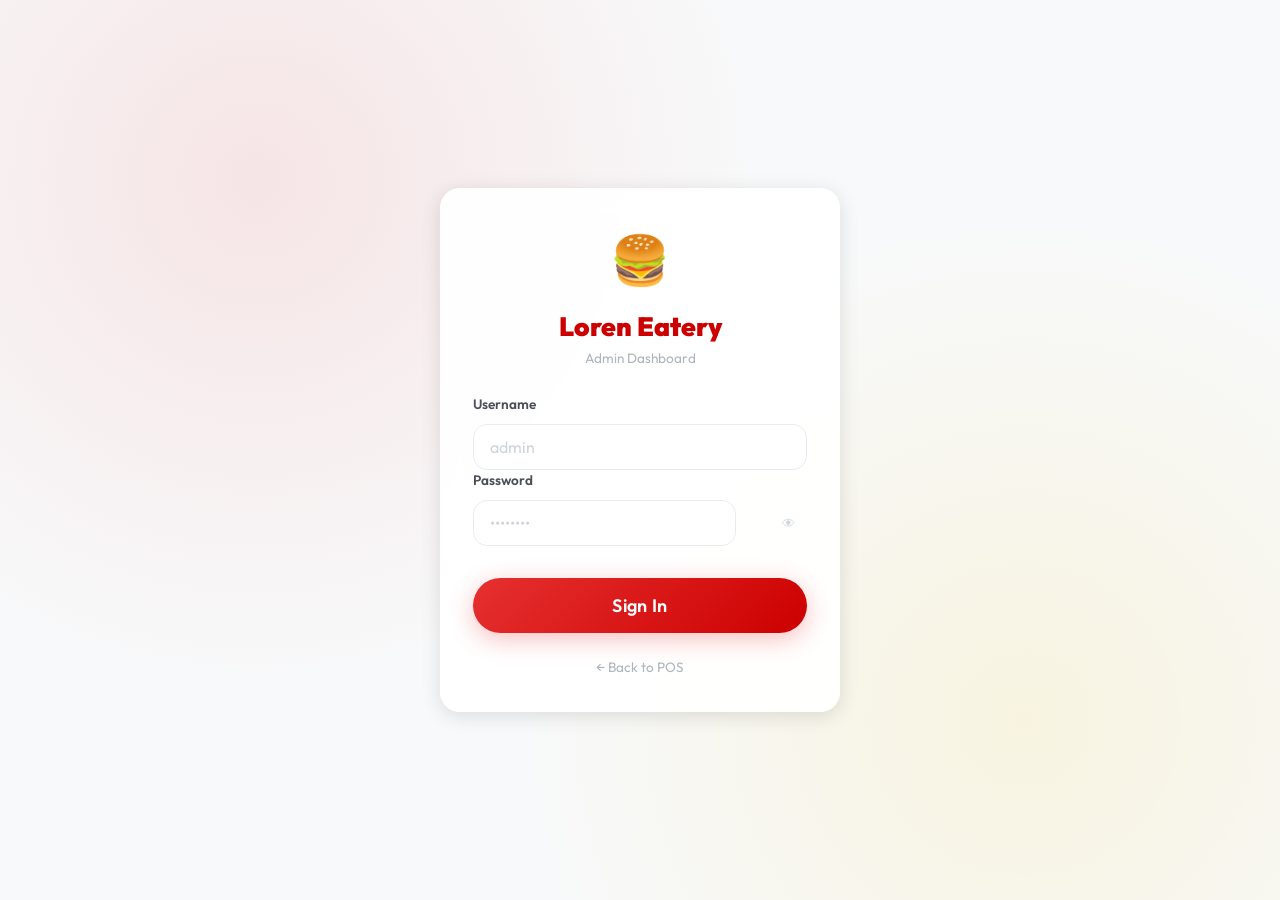
==== admin/index.html @ 1cbdf5ca "feat: resolve cross-device XAMPP portability, dynamic assets paths, database port override, and add " ====
<!DOCTYPE html>
<html lang="en">
<head>
  <meta charset="UTF-8" />
  <meta name="viewport" content="width=device-width, initial-scale=1.0" />
  <meta name="description" content="Loren Eatery Admin Dashboard — Manage orders, menu, and staff." />
  <title>Admin Dashboard — Loren Eatery</title>
  <link rel="stylesheet" href="../assets/css/style.css" />
  <link rel="stylesheet" href="../assets/css/admin.css" />
</head>
<body class="admin-body">

<!-- ── Toast Container ─────────────────────────────── -->
<div class="toast-container" id="toastContainer"></div>

<!-- ════════════════════════════════════════════════════
     LOGIN PAGE (shown if not authenticated)
═════════════════════════════════════════════════════ -->
<div id="loginPage" class="login-page">
  <div class="login-card glass-card-solid">
    <div class="login-logo">🍔</div>
    <div class="login-title">Loren Eatery</div>
    <div class="login-sub">Admin Dashboard</div>

    <form id="loginForm" class="login-form">
      <div class="form-group">
        <label class="form-label" for="loginUser">Username</label>
        <input type="text" id="loginUser" class="form-input" placeholder="admin"
               autocomplete="username" required />
      </div>
      <div class="form-group">
        <label class="form-label" for="loginPass">Password</label>
        <div class="pw-wrap">
          <input type="password" id="loginPass" class="form-input" placeholder="••••••••"
                 autocomplete="current-password" required />
          <button type="button" id="togglePw" class="pw-toggle">👁</button>
        </div>
      </div>
      <div id="loginError" class="login-error"></div>
      <button type="submit" class="btn btn-primary btn-block btn-lg" id="loginBtn">
        Sign In
      </button>
    </form>
    <a href="../index.html" class="login-back">← Back to POS</a>
  </div>
</div>

<!-- ════════════════════════════════════════════════════
     ADMIN LAYOUT (shown after login)
═════════════════════════════════════════════════════ -->
<div id="adminLayout" class="admin-layout hidden">

  <!-- ── Sidebar ──────────────────────────────────── -->
  <aside class="admin-sidebar" id="adminSidebar">
    <div class="admin-brand">
      <span class="admin-brand-icon">🍔</span>
      <span class="admin-brand-name">Loren Eatery</span>
    </div>

    <nav class="admin-nav">
      <button class="admin-nav-item active" data-page="orders" id="navOrders">
        <span class="nav-icon">📋</span> Orders
        <span class="nav-badge" id="navBadgePending">0</span>
      </button>
      <button class="admin-nav-item" data-page="menu" id="navMenu">
        <span class="nav-icon">🍔</span> Menu Management
      </button>
      <button class="admin-nav-item" data-page="history" id="navHistory">
        <span class="nav-icon">📁</span> Order History
      </button>
      <button class="admin-nav-item" data-page="dashboard" id="navDashboard">
        <span class="nav-icon">📊</span> Dashboard
      </button>
    </nav>

    <div class="admin-sidebar-footer">
      <div class="admin-user-info" id="adminUserInfo">
        <div class="admin-avatar">👤</div>
        <div>
          <div class="admin-uname" id="adminUname">Admin</div>
          <div class="admin-role" id="adminRole">Super Admin</div>
        </div>
      </div>
      <div style="display:flex;gap:.5rem;margin-top:.75rem">
        <a href="../queue.html" target="_blank" class="btn btn-ghost btn-sm" style="flex:1;text-align:center">
          📺 Queue Display
        </a>
        <button class="btn btn-ghost btn-sm" id="btnLogout">Logout</button>
      </div>
    </div>
  </aside>

  <!-- ── Main Content ──────────────────────────────── -->
  <div class="admin-content">

    <!-- ── Mobile Header ──────────────────────────── -->
    <header class="admin-mobile-header">
      <button class="btn btn-ghost btn-icon" id="btnSidebarToggle">☰</button>
      <span class="admin-mobile-title" id="mobilePageTitle">Orders</span>
      <div></div>
    </header>

    <!-- ════════════════════════════════════════════
         PAGE: ORDERS
    ═════════════════════════════════════════════ -->
    <div class="admin-page active" id="pageOrders">
      <div class="page-header">
        <div>
          <h1 class="page-title">Live Orders</h1>
          <p class="page-sub">Real-time order management — updates every 5 seconds</p>
        </div>
        <div class="page-actions">
          <div class="live-indicator"><span class="live-dot"></span> Live</div>
        </div>
      </div>

      <!-- Status Filter Tabs -->
      <div class="order-tabs" id="orderTabs">
        <button class="order-tab active" data-status="all">All</button>
        <button class="order-tab" data-status="pending">Pending <span class="tab-count" id="tcPending">0</span></button>
        <button class="order-tab" data-status="preparing">Preparing <span class="tab-count" id="tcPreparing">0</span></button>
        <button class="order-tab" data-status="ready">Ready <span class="tab-count" id="tcReady">0</span></button>
        <button class="order-tab" data-status="completed">Completed <span class="tab-count" id="tcCompleted">0</span></button>
        <button class="order-tab" data-status="cancelled">Cancelled <span class="tab-count" id="tcCancelled">0</span></button>
      </div>

      <!-- Search Bar -->
      <div class="order-search-bar">
        <input type="search" id="orderSearch" class="form-input" placeholder="Search by queue # or customer name…" />
        <input type="date"   id="orderDate"   class="form-input" style="max-width:180px" />
      </div>

      <!-- Orders Grid -->
      <div class="orders-grid" id="ordersGrid">
        <div class="admin-loading"><div class="spinner"></div><span>Loading orders…</span></div>
      </div>
    </div>

    <!-- ════════════════════════════════════════════
         PAGE: MENU MANAGEMENT
    ═════════════════════════════════════════════ -->
    <div class="admin-page" id="pageMenu">
      <div class="page-header">
        <div>
          <h1 class="page-title">Menu Management</h1>
          <p class="page-sub">Add, edit, and manage your menu items</p>
        </div>
        <div class="page-actions">
          <button class="btn btn-primary" id="btnAddItem">+ Add Item</button>
        </div>
      </div>

      <!-- Category Filter for Menu -->
      <div class="menu-cat-filter" id="menuCatFilter">
        <button class="cat-filter-btn active" data-cat="all">All</button>
      </div>

      <div class="menu-admin-grid" id="menuAdminGrid">
        <div class="admin-loading"><div class="spinner"></div><span>Loading menu…</span></div>
      </div>
    </div>

    <!-- ════════════════════════════════════════════
         PAGE: ORDER HISTORY
    ═════════════════════════════════════════════ -->
    <div class="admin-page" id="pageHistory">
      <div class="page-header">
        <div>
          <h1 class="page-title">Order History</h1>
          <p class="page-sub">Monthly order archive with CSV export</p>
        </div>
        <div class="page-actions">
          <button class="btn btn-secondary" id="btnExportCSV">⬇ Export CSV</button>
        </div>
      </div>

      <div class="history-filters">
        <input type="month" id="historyMonth" class="form-input" style="max-width:200px" />
        <input type="search" id="historySearch" class="form-input" placeholder="Search orders…" />
        <select id="historyStatus" class="form-select" style="max-width:160px">
          <option value="">All Statuses</option>
          <option value="completed">Completed</option>
          <option value="cancelled">Cancelled</option>
          <option value="pending">Pending</option>
        </select>
        <button class="btn btn-ghost" id="btnHistorySearch">Search</button>
      </div>

      <div class="history-table-wrap">
        <table class="history-table" id="historyTable">
          <thead>
            <tr>
              <th>Queue #</th>
              <th>Customer</th>
              <th>Items</th>
              <th>Total</th>
              <th>Payment</th>
              <th>Change</th>
              <th>Status</th>
              <th>Date</th>
            </tr>
          </thead>
          <tbody id="historyBody">
            <tr><td colspan="8" class="table-empty">Select a month and search</td></tr>
          </tbody>
        </table>
      </div>
    </div>

    <!-- ════════════════════════════════════════════
         PAGE: DASHBOARD / STATS
    ═════════════════════════════════════════════ -->
    <div class="admin-page" id="pageDashboard">
      <div class="page-header">
        <div>
          <h1 class="page-title">Dashboard</h1>
          <p class="page-sub">Today's summary and activity log</p>
        </div>
      </div>

      <!-- Stats Cards -->
      <div class="stats-grid" id="statsGrid">
        <div class="stat-card">
          <div class="stat-icon">📋</div>
          <div class="stat-value" id="statOrders">0</div>
          <div class="stat-label">Orders Today</div>
        </div>
        <div class="stat-card stat-card-red">
          <div class="stat-icon">💰</div>
          <div class="stat-value" id="statRevenue">₱0</div>
          <div class="stat-label">Revenue Today</div>
        </div>
        <div class="stat-card stat-card-yellow">
          <div class="stat-icon">⏳</div>
          <div class="stat-value" id="statPending">0</div>
          <div class="stat-label">Pending</div>
        </div>
        <div class="stat-card stat-card-green">
          <div class="stat-icon">✅</div>
          <div class="stat-value" id="statCompleted">0</div>
          <div class="stat-label">Completed</div>
        </div>
        <div class="stat-card">
          <div class="stat-icon">🍔</div>
          <div class="stat-value" id="statMenu">0</div>
          <div class="stat-label">Menu Items</div>
        </div>
        <div class="stat-card stat-card-blue">
          <div class="stat-icon">🎫</div>
          <div class="stat-value" id="statQueue">A000</div>
          <div class="stat-label">Last Queue #</div>
        </div>
      </div>

      <!-- Activity Log -->
      <div class="activity-panel">
        <div class="activity-header">
          <h2 class="activity-title">Recent Activity</h2>
          <button class="btn btn-ghost btn-sm" id="btnRefreshActivity">Refresh</button>
        </div>
        <div class="activity-list" id="activityList">
          <div class="admin-loading"><div class="spinner"></div><span>Loading…</span></div>
        </div>
      </div>
    </div>

  </div><!-- /.admin-content -->
</div><!-- /#adminLayout -->

<!-- ════════════════════════════════════════════════════
     MODAL: Add / Edit Menu Item
═════════════════════════════════════════════════════ -->
<div class="modal-overlay" id="menuItemModal">
  <div class="modal-box" style="max-width:600px">
    <div class="modal-header">
      <div class="modal-title" id="menuModalTitle">Add Menu Item</div>
      <button class="modal-close" id="menuModalClose">✕</button>
    </div>
    <div class="modal-body">
      <input type="hidden" id="editItemId" />

      <div class="form-row-2">
        <div class="form-group">
          <label class="form-label" for="itemName">Item Name *</label>
          <input type="text" id="itemName" class="form-input" placeholder="e.g. Chickenjoy Solo" required />
        </div>
        <div class="form-group">
          <label class="form-label" for="itemCategory">Category *</label>
          <select id="itemCategory" class="form-select"></select>
        </div>
      </div>

      <div class="form-group">
        <label class="form-label" for="itemDesc">Description</label>
        <textarea id="itemDesc" class="form-input" rows="2" placeholder="Brief description of the item…"></textarea>
      </div>

      <div class="form-row-2">
        <div class="form-group">
          <label class="form-label" for="itemPrice">Price (₱) *</label>
          <input type="number" id="itemPrice" class="form-input" placeholder="0.00" min="0" step="0.01" required />
        </div>
        <div class="form-group">
          <label class="form-label" for="itemOrder">Sort Order</label>
          <input type="number" id="itemOrder" class="form-input" value="0" min="0" />
        </div>
      </div>

      <!-- Image Upload -->
      <div class="form-group">
        <label class="form-label">Food Image</label>
        <div class="img-upload-area" id="imgUploadArea">
          <div class="img-upload-icon" id="imgUploadIcon">📷</div>
          <div class="img-upload-text">Click or drag to upload image</div>
          <div class="img-upload-sub">JPG, PNG, WebP — Max 10MB</div>
          <input type="file" id="itemImage" accept="image/*" style="display:none" />
        </div>
        <div class="img-preview-wrap" id="imgPreviewWrap" style="display:none">
          <img id="imgPreview" src="" alt="Preview" class="img-preview" />
          <button type="button" class="img-remove-btn" id="imgRemoveBtn">✕ Remove</button>
        </div>
        <input type="hidden" id="itemImagePath" />
      </div>

      <!-- Toggles -->
      <div class="toggle-row">
        <label class="toggle-label">
          <input type="checkbox" id="itemAvailable" class="toggle-input" checked />
          <span class="toggle-switch"></span>
          Available
        </label>
        <label class="toggle-label">
          <input type="checkbox" id="itemBestseller" class="toggle-input" />
          <span class="toggle-switch"></span>
          ⭐ Bestseller
        </label>
      </div>
    </div>
    <div class="modal-footer">
      <button class="btn btn-ghost" id="menuModalCancel">Cancel</button>
      <button class="btn btn-primary" id="menuModalSave">Save Item</button>
    </div>
  </div>
</div>

<!-- ════════════════════════════════════════════════════
     MODAL: Order Details
═════════════════════════════════════════════════════ -->
<div class="modal-overlay" id="orderDetailModal">
  <div class="modal-box" style="max-width:480px">
    <div class="modal-header">
      <div>
        <div class="modal-title" id="odTitle">Order #A001</div>
        <div id="odStatus"></div>
      </div>
      <button class="modal-close" id="orderDetailClose">✕</button>
    </div>
    <div class="modal-body" id="orderDetailBody">
      <div class="admin-loading"><div class="spinner"></div></div>
    </div>
    <div class="modal-footer" id="orderDetailFooter"></div>
  </div>
</div>

<!-- Audio -->
<audio id="sndNewOrder" src="../assets/sounds/order.mp3"   preload="auto"></audio>
<audio id="sndReady"    src="../assets/sounds/ready.mp3"   preload="auto"></audio>
<audio id="sndError"    src="../assets/sounds/error.mp3"   preload="auto"></audio>

<!-- Scripts -->
<script src="../assets/js/api.js"></script>
<script src="../assets/js/admin.js"></script>
</body>
</html>
---- assets/css/style.css ----
/* ============================================================
   Loren Eatery POS — Global Design System
   Jollibee-inspired: Red, Yellow, White + Glassmorphism
   ============================================================ */

@import url('https://fonts.googleapis.com/css2?family=Outfit:wght@300;400;500;600;700;800;900&display=swap');

/* ── CSS Variables ─────────────────────────────────── */
:root {
  /* Brand Palette */
  --red-100: #fff0f0;
  --red-200: #ffd6d6;
  --red-400: #ff6b6b;
  --red-500: #e63030;
  --red-600: #cc0000;
  --red-700: #a80000;

  --yellow-100: #fffbe6;
  --yellow-300: #ffe066;
  --yellow-400: #ffd426;
  --yellow-500: #f5c400;
  --yellow-600: #d4a900;

  --white:      #ffffff;
  --off-white:  #fafafa;
  --gray-50:    #f8f9fa;
  --gray-100:   #f1f3f5;
  --gray-200:   #e9ecef;
  --gray-300:   #dee2e6;
  --gray-400:   #ced4da;
  --gray-500:   #adb5bd;
  --gray-600:   #6c757d;
  --gray-700:   #495057;
  --gray-800:   #343a40;
  --gray-900:   #212529;

  /* Status Colors */
  --status-pending:    #f59e0b;
  --status-preparing:  #3b82f6;
  --status-ready:      #10b981;
  --status-completed:  #6b7280;
  --status-cancelled:  #ef4444;

  /* Glassmorphism */
  --glass-bg:     rgba(255, 255, 255, 0.18);
  --glass-border: rgba(255, 255, 255, 0.35);
  --glass-blur:   20px;
  --glass-shadow: 0 8px 32px rgba(0, 0, 0, 0.12);

  /* Shadows */
  --shadow-sm:  0 2px 8px rgba(0,0,0,0.08);
  --shadow-md:  0 4px 20px rgba(0,0,0,0.12);
  --shadow-lg:  0 8px 40px rgba(0,0,0,0.16);
  --shadow-xl:  0 16px 60px rgba(0,0,0,0.20);
  --shadow-red: 0 6px 24px rgba(230,48,48,0.30);
  --shadow-yellow: 0 6px 24px rgba(245,196,0,0.35);

  /* Radii */
  --radius-sm:  8px;
  --radius-md:  14px;
  --radius-lg:  20px;
  --radius-xl:  28px;
  --radius-full: 9999px;

  /* Transitions */
  --ease-bounce: cubic-bezier(0.34, 1.56, 0.64, 1);
  --ease-smooth: cubic-bezier(0.4, 0, 0.2, 1);
  --duration-fast:   150ms;
  --duration-normal: 280ms;
  --duration-slow:   450ms;

  /* Typography */
  --font: 'Outfit', 'Segoe UI', system-ui, sans-serif;
  --font-size-xs:  0.72rem;
  --font-size-sm:  0.85rem;
  --font-size-base: 1rem;
  --font-size-lg:  1.125rem;
  --font-size-xl:  1.35rem;
  --font-size-2xl: 1.65rem;
  --font-size-3xl: 2rem;
  --font-size-4xl: 2.5rem;

  /* Spacing */
  --space-1: 0.25rem;
  --space-2: 0.5rem;
  --space-3: 0.75rem;
  --space-4: 1rem;
  --space-5: 1.25rem;
  --space-6: 1.5rem;
  --space-8: 2rem;
  --space-10: 2.5rem;
  --space-12: 3rem;
}

/* ── Reset ─────────────────────────────────────────── */
*, *::before, *::after {
  box-sizing: border-box;
  margin: 0;
  padding: 0;
}

html {
  font-size: 16px;
  scroll-behavior: smooth;
  -webkit-text-size-adjust: 100%;
}

body {
  font-family: var(--font);
  font-size: var(--font-size-base);
  color: var(--gray-800);
  background: var(--gray-50);
  line-height: 1.6;
  min-height: 100vh;
  overflow-x: hidden;
  -webkit-font-smoothing: antialiased;
}

img { max-width: 100%; height: auto; display: block; }
a  { color: inherit; text-decoration: none; }
button { cursor: pointer; font-family: var(--font); border: none; }
input, textarea, select { font-family: var(--font); }
ul, ol { list-style: none; }

/* ── Scrollbar ──────────────────────────────────────── */
::-webkit-scrollbar { width: 6px; height: 6px; }
::-webkit-scrollbar-track { background: transparent; }
::-webkit-scrollbar-thumb { background: var(--gray-300); border-radius: var(--radius-full); }
::-webkit-scrollbar-thumb:hover { background: var(--gray-400); }

/* ── Background Gradient ───────────────────────────── */
.pos-bg {
  background:
    radial-gradient(ellipse at top left, rgba(230,48,48,0.12) 0%, transparent 50%),
    radial-gradient(ellipse at bottom right, rgba(245,196,0,0.10) 0%, transparent 50%),
    var(--gray-50);
  min-height: 100vh;
}

/* ── Glass Card ────────────────────────────────────── */
.glass-card {
  background: var(--glass-bg);
  backdrop-filter: blur(var(--glass-blur));
  -webkit-backdrop-filter: blur(var(--glass-blur));
  border: 1px solid var(--glass-border);
  border-radius: var(--radius-lg);
  box-shadow: var(--glass-shadow);
}

.glass-card-solid {
  background: rgba(255,255,255,0.92);
  backdrop-filter: blur(12px);
  -webkit-backdrop-filter: blur(12px);
  border: 1px solid rgba(255,255,255,0.6);
  border-radius: var(--radius-lg);
  box-shadow: var(--shadow-md);
}

/* ── Buttons ────────────────────────────────────────── */
.btn {
  display: inline-flex;
  align-items: center;
  justify-content: center;
  gap: var(--space-2);
  padding: var(--space-3) var(--space-6);
  border-radius: var(--radius-full);
  font-weight: 600;
  font-size: var(--font-size-sm);
  transition: all var(--duration-normal) var(--ease-smooth);
  white-space: nowrap;
  user-select: none;
  letter-spacing: 0.02em;
}

.btn:active { transform: scale(0.96); }

.btn-primary {
  background: linear-gradient(135deg, var(--red-500), var(--red-600));
  color: white;
  box-shadow: var(--shadow-red);
}
.btn-primary:hover {
  background: linear-gradient(135deg, var(--red-400), var(--red-500));
  box-shadow: 0 8px 30px rgba(230,48,48,0.40);
  transform: translateY(-2px);
}

.btn-secondary {
  background: linear-gradient(135deg, var(--yellow-400), var(--yellow-500));
  color: var(--gray-800);
  box-shadow: var(--shadow-yellow);
}
.btn-secondary:hover {
  transform: translateY(-2px);
  box-shadow: 0 8px 30px rgba(245,196,0,0.45);
}

.btn-ghost {
  background: rgba(255,255,255,0.6);
  border: 1.5px solid var(--gray-200);
  color: var(--gray-700);
}
.btn-ghost:hover {
  background: white;
  border-color: var(--red-400);
  color: var(--red-500);
}

.btn-danger {
  background: linear-gradient(135deg, #ef4444, #dc2626);
  color: white;
}
.btn-success {
  background: linear-gradient(135deg, #10b981, #059669);
  color: white;
}

.btn-lg {
  padding: var(--space-4) var(--space-8);
  font-size: var(--font-size-lg);
  border-radius: var(--radius-xl);
}
.btn-sm {
  padding: var(--space-2) var(--space-4);
  font-size: var(--font-size-xs);
}
.btn-icon {
  padding: var(--space-2);
  width: 36px;
  height: 36px;
  border-radius: var(--radius-full);
}
.btn-block { width: 100%; }

/* ── Qty Buttons ────────────────────────────────────── */
.qty-btn {
  width: 38px;
  height: 38px;
  border-radius: var(--radius-full);
  font-size: 1.3rem;
  font-weight: 700;
  display: inline-flex;
  align-items: center;
  justify-content: center;
  transition: all var(--duration-fast) var(--ease-bounce);
  border: none;
  user-select: none;
}
.qty-btn-add {
  background: linear-gradient(135deg, var(--red-500), var(--red-600));
  color: white;
  box-shadow: 0 4px 14px rgba(230,48,48,0.30);
}
.qty-btn-add:hover { transform: scale(1.12); }
.qty-btn-sub {
  background: var(--gray-100);
  color: var(--gray-600);
  border: 1.5px solid var(--gray-200);
}
.qty-btn-sub:hover { background: var(--gray-200); transform: scale(1.08); }
.qty-value {
  min-width: 28px;
  text-align: center;
  font-weight: 700;
  font-size: 1rem;
  color: var(--gray-800);
}

/* ── Status Badges ──────────────────────────────────── */
.badge {
  display: inline-flex;
  align-items: center;
  gap: 4px;
  padding: 3px 10px;
  border-radius: var(--radius-full);
  font-size: var(--font-size-xs);
  font-weight: 700;
  letter-spacing: 0.04em;
  text-transform: uppercase;
}
.badge-pending    { background: rgba(245,158,11,0.15); color: #92400e; }
.badge-preparing  { background: rgba(59,130,246,0.15); color: #1e3a8a; }
.badge-ready      { background: rgba(16,185,129,0.15); color: #065f46; }
.badge-completed  { background: var(--gray-100); color: var(--gray-600); }
.badge-cancelled  { background: rgba(239,68,68,0.12); color: #991b1b; }
.badge-bestseller { background: linear-gradient(135deg, var(--yellow-400), var(--yellow-500)); color: var(--gray-800); }

/* ── Form Elements ──────────────────────────────────── */
.form-group { display: flex; flex-direction: column; gap: var(--space-2); }
.form-label { font-weight: 600; font-size: var(--font-size-sm); color: var(--gray-700); }

.form-input {
  padding: var(--space-3) var(--space-4);
  border: 1.5px solid var(--gray-200);
  border-radius: var(--radius-md);
  font-size: var(--font-size-base);
  background: white;
  color: var(--gray-800);
  transition: border-color var(--duration-fast), box-shadow var(--duration-fast);
  outline: none;
}
.form-input:focus {
  border-color: var(--red-400);
  box-shadow: 0 0 0 3px rgba(230,48,48,0.12);
}
.form-input::placeholder { color: var(--gray-400); }

.form-select {
  padding: var(--space-3) var(--space-4);
  border: 1.5px solid var(--gray-200);
  border-radius: var(--radius-md);
  font-size: var(--font-size-base);
  background: white;
  color: var(--gray-800);
  outline: none;
  cursor: pointer;
  appearance: none;
  background-image: url("data:image/svg+xml,%3Csvg xmlns='http://www.w3.org/2000/svg' width='12' height='8' viewBox='0 0 12 8'%3E%3Cpath fill='%236c757d' d='M1 1l5 5 5-5'/%3E%3C/svg%3E");
  background-repeat: no-repeat;
  background-position: right 12px center;
  padding-right: 36px;
}
.form-select:focus { border-color: var(--red-400); }

/* ── Modal Overlay ──────────────────────────────────── */
.modal-overlay {
  position: fixed;
  inset: 0;
  background: rgba(0,0,0,0.50);
  backdrop-filter: blur(6px);
  -webkit-backdrop-filter: blur(6px);
  z-index: 1000;
  display: flex;
  align-items: center;
  justify-content: center;
  padding: var(--space-4);
  opacity: 0;
  pointer-events: none;
  transition: opacity var(--duration-normal) var(--ease-smooth);
}
.modal-overlay.active {
  opacity: 1;
  pointer-events: all;
}
.modal-box {
  background: white;
  border-radius: var(--radius-xl);
  box-shadow: var(--shadow-xl);
  width: 100%;
  max-width: 560px;
  max-height: 92vh;
  overflow-y: auto;
  transform: scale(0.92) translateY(20px);
  transition: transform var(--duration-slow) var(--ease-bounce);
}
.modal-overlay.active .modal-box {
  transform: scale(1) translateY(0);
}
.modal-header {
  padding: var(--space-6);
  border-bottom: 1px solid var(--gray-100);
  display: flex;
  align-items: center;
  justify-content: space-between;
  position: sticky;
  top: 0;
  background: white;
  z-index: 1;
  border-radius: var(--radius-xl) var(--radius-xl) 0 0;
}
.modal-title {
  font-size: var(--font-size-xl);
  font-weight: 800;
  color: var(--gray-900);
}
.modal-close {
  width: 36px;
  height: 36px;
  border-radius: var(--radius-full);
  background: var(--gray-100);
  border: none;
  display: flex;
  align-items: center;
  justify-content: center;
  font-size: 1.2rem;
  color: var(--gray-500);
  cursor: pointer;
  transition: all var(--duration-fast);
}
.modal-close:hover { background: var(--red-100); color: var(--red-500); }
.modal-body { padding: var(--space-6); }
.modal-footer {
  padding: var(--space-4) var(--space-6);
  border-top: 1px solid var(--gray-100);
  display: flex;
  gap: var(--space-3);
  justify-content: flex-end;
  background: var(--gray-50);
  border-radius: 0 0 var(--radius-xl) var(--radius-xl);
}

/* ── Bottom Sheet ────────────────────────────────────── */
.bottom-sheet-overlay {
  position: fixed;
  inset: 0;
  background: rgba(0,0,0,0.45);
  backdrop-filter: blur(4px);
  z-index: 900;
  opacity: 0;
  pointer-events: none;
  transition: opacity var(--duration-normal);
}
.bottom-sheet-overlay.active {
  opacity: 1;
  pointer-events: all;
}
.bottom-sheet {
  position: fixed;
  bottom: 0;
  left: 0;
  right: 0;
  background: white;
  border-radius: var(--radius-xl) var(--radius-xl) 0 0;
  box-shadow: 0 -8px 40px rgba(0,0,0,0.20);
  z-index: 910;
  transform: translateY(100%);
  transition: transform var(--duration-slow) var(--ease-bounce);
  max-height: 88vh;
  display: flex;
  flex-direction: column;
}
.bottom-sheet.active { transform: translateY(0); }
.bottom-sheet-handle {
  width: 44px;
  height: 5px;
  background: var(--gray-200);
  border-radius: var(--radius-full);
  margin: var(--space-3) auto var(--space-2);
  flex-shrink: 0;
}
.bottom-sheet-header {
  padding: var(--space-4) var(--space-6);
  border-bottom: 1px solid var(--gray-100);
  display: flex;
  align-items: center;
  justify-content: space-between;
  flex-shrink: 0;
}
.bottom-sheet-body {
  overflow-y: auto;
  flex: 1;
  padding: var(--space-4) var(--space-6);
}
.bottom-sheet-footer {
  padding: var(--space-4) var(--space-6);
  border-top: 1px solid var(--gray-100);
  flex-shrink: 0;
}

/* ── Floating Cart Pill ─────────────────────────────── */
.cart-pill {
  position: fixed;
  bottom: var(--space-6);
  left: 50%;
  transform: translateX(-50%) translateY(120px);
  background: linear-gradient(135deg, var(--red-500), var(--red-600));
  color: white;
  border-radius: var(--radius-full);
  padding: var(--space-4) var(--space-6);
  display: flex;
  align-items: center;
  gap: var(--space-4);
  box-shadow: 0 8px 30px rgba(230,48,48,0.45);
  cursor: pointer;
  z-index: 800;
  min-width: 240px;
  max-width: 400px;
  width: max-content;
  transition: transform var(--duration-slow) var(--ease-bounce),
              box-shadow var(--duration-normal);
  user-select: none;
}
.cart-pill.visible { transform: translateX(-50%) translateY(0); }
.cart-pill:hover {
  box-shadow: 0 12px 40px rgba(230,48,48,0.55);
  transform: translateX(-50%) translateY(-4px);
}
.cart-pill-count {
  background: white;
  color: var(--red-600);
  border-radius: var(--radius-full);
  width: 30px;
  height: 30px;
  display: flex;
  align-items: center;
  justify-content: center;
  font-weight: 800;
  font-size: var(--font-size-sm);
  flex-shrink: 0;
}
.cart-pill-label { font-weight: 600; font-size: var(--font-size-sm); opacity: 0.9; flex: 1; }
.cart-pill-price { font-weight: 800; font-size: var(--font-size-lg); }
.cart-pill-arrow { font-size: 1.1rem; opacity: 0.8; }

/* ── Toast Notification ─────────────────────────────── */
.toast-container {
  position: fixed;
  top: var(--space-6);
  right: var(--space-6);
  z-index: 9999;
  display: flex;
  flex-direction: column;
  gap: var(--space-3);
  pointer-events: none;
}
.toast {
  background: white;
  border-radius: var(--radius-md);
  padding: var(--space-4) var(--space-5);
  box-shadow: var(--shadow-xl);
  display: flex;
  align-items: center;
  gap: var(--space-3);
  min-width: 280px;
  max-width: 360px;
  pointer-events: all;
  border-left: 4px solid var(--gray-300);
  transform: translateX(120%);
  transition: transform var(--duration-slow) var(--ease-bounce);
}
.toast.show { transform: translateX(0); }
.toast.toast-success { border-left-color: #10b981; }
.toast.toast-error   { border-left-color: var(--red-500); }
.toast.toast-info    { border-left-color: var(--yellow-400); }
.toast-icon  { font-size: 1.4rem; flex-shrink: 0; }
.toast-msg   { font-weight: 600; font-size: var(--font-size-sm); color: var(--gray-800); }

/* ── Loading Spinner ────────────────────────────────── */
.spinner {
  width: 36px;
  height: 36px;
  border: 3px solid var(--gray-200);
  border-top-color: var(--red-500);
  border-radius: 50%;
  animation: spin 0.7s linear infinite;
}
@keyframes spin { to { transform: rotate(360deg); } }

/* ── Offline Banner ─────────────────────────────────── */
.offline-banner {
  position: fixed;
  top: 0;
  left: 0;
  right: 0;
  background: linear-gradient(135deg, #f59e0b, #d97706);
  color: white;
  text-align: center;
  padding: var(--space-3);
  font-weight: 700;
  font-size: var(--font-size-sm);
  z-index: 9990;
  transform: translateY(-100%);
  transition: transform var(--duration-normal);
}
.offline-banner.visible { transform: translateY(0); }

/* ── Animations ─────────────────────────────────────── */
@keyframes fadeInUp {
  from { opacity: 0; transform: translateY(24px); }
  to   { opacity: 1; transform: translateY(0); }
}
@keyframes pulse {
  0%, 100% { transform: scale(1); }
  50%       { transform: scale(1.05); }
}
@keyframes bounce {
  0%, 100% { transform: translateY(0); }
  30%       { transform: translateY(-10px); }
  60%       { transform: translateY(-4px); }
}
@keyframes flyToCart {
  0%   { transform: scale(1); opacity: 1; }
  50%  { transform: scale(1.4) translateY(-20px); opacity: 0.7; }
  100% { transform: scale(0.2) translateY(80px) translateX(80px); opacity: 0; }
}
@keyframes popIn {
  0%   { transform: scale(0.5); opacity: 0; }
  70%  { transform: scale(1.08); }
  100% { transform: scale(1); opacity: 1; }
}
@keyframes shimmer {
  0%   { background-position: -200px 0; }
  100% { background-position: calc(200px + 100%) 0; }
}

.animate-fadeInUp { animation: fadeInUp var(--duration-slow) var(--ease-smooth) both; }
.animate-popIn    { animation: popIn var(--duration-normal) var(--ease-bounce) both; }

/* Stagger delays */
.delay-1 { animation-delay: 0.05s; }
.delay-2 { animation-delay: 0.10s; }
.delay-3 { animation-delay: 0.15s; }
.delay-4 { animation-delay: 0.20s; }

/* ── Skeleton Loading ───────────────────────────────── */
.skeleton {
  background: linear-gradient(90deg, var(--gray-100) 25%, var(--gray-200) 50%, var(--gray-100) 75%);
  background-size: 200px 100%;
  animation: shimmer 1.4s infinite;
  border-radius: var(--radius-sm);
}

/* ── Responsive Utilities ───────────────────────────── */
.hidden   { display: none !important; }
.sr-only  { position: absolute; width: 1px; height: 1px; overflow: hidden; clip: rect(0,0,0,0); }

@media (max-width: 768px) {
  .hide-mobile { display: none !important; }
  :root { --font-size-base: 0.95rem; }
}
@media (min-width: 769px) {
  .hide-desktop { display: none !important; }
}
---- assets/css/admin.css ----
/* ============================================================
   Loren Eatery POS — Admin Dashboard Styles
   ============================================================ */

.admin-body {
    background: var(--gray-50);
    overflow: hidden;
}

/* ── Login Page ────────────────────────────────────── */
.login-page {
    position: fixed;
    inset: 0;
    display: flex;
    align-items: center;
    justify-content: center;
    background: 
        radial-gradient(circle at 20% 20%, rgba(230,48,48,0.1) 0%, transparent 40%),
        radial-gradient(circle at 80% 80%, rgba(245,196,0,0.1) 0%, transparent 40%),
        var(--gray-50);
    z-index: 2000;
}

.login-card {
    width: 100%;
    max-width: 400px;
    padding: var(--space-8);
    text-align: center;
    animation: popIn var(--duration-slow) var(--ease-bounce);
}

.login-logo {
    font-size: 3rem;
    margin-bottom: var(--space-2);
}

.login-title {
    font-size: var(--font-size-2xl);
    font-weight: 900;
    color: var(--red-600);
}

.login-sub {
    font-size: var(--font-size-sm);
    color: var(--gray-500);
    margin-bottom: var(--space-6);
}

.login-form {
    text-align: left;
}

.pw-wrap {
    position: relative;
}

.pw-toggle {
    position: absolute;
    right: 12px;
    top: 50%;
    transform: translateY(-50%);
    background: none;
    border: none;
    color: var(--gray-400);
    cursor: pointer;
}

.login-error {
    color: var(--red-500);
    font-size: var(--font-size-sm);
    font-weight: 600;
    margin-bottom: var(--space-4);
    min-height: 1.2em;
    text-align: center;
}

.login-back {
    display: block;
    margin-top: var(--space-6);
    font-size: var(--font-size-sm);
    color: var(--gray-500);
    transition: color var(--duration-fast);
}

.login-back:hover {
    color: var(--red-500);
}

/* ── Admin Layout ──────────────────────────────────── */
.admin-layout {
    display: flex;
    height: 100vh;
    width: 100vw;
}

/* ── Sidebar ───────────────────────────────────────── */
.admin-sidebar {
    width: 280px;
    background: white;
    border-right: 1px solid var(--gray-200);
    display: flex;
    flex-direction: column;
    z-index: 1100;
    transition: transform var(--duration-normal) var(--ease-smooth);
}

.admin-brand {
    padding: var(--space-6);
    display: flex;
    align-items: center;
    gap: var(--space-3);
    border-bottom: 1px solid var(--gray-100);
}

.admin-brand-icon {
    font-size: 1.5rem;
}

.admin-brand-name {
    font-size: var(--font-size-lg);
    font-weight: 900;
    color: var(--red-600);
}

.admin-nav {
    flex: 1;
    padding: var(--space-4);
    display: flex;
    flex-direction: column;
    gap: var(--space-1);
    overflow-y: auto;
}

.admin-nav-item {
    display: flex;
    align-items: center;
    gap: var(--space-3);
    padding: var(--space-3) var(--space-4);
    border-radius: var(--radius-md);
    background: transparent;
    color: var(--gray-600);
    font-weight: 600;
    font-size: var(--font-size-sm);
    transition: all var(--duration-fast);
    text-align: left;
    width: 100%;
}

.admin-nav-item:hover {
    background: var(--gray-50);
    color: var(--red-500);
}

.admin-nav-item.active {
    background: var(--red-100);
    color: var(--red-600);
}

.nav-icon {
    font-size: 1.2rem;
    width: 24px;
    text-align: center;
}

.nav-badge {
    margin-left: auto;
    background: var(--red-500);
    color: white;
    font-size: var(--font-size-xs);
    padding: 2px 8px;
    border-radius: var(--radius-full);
    font-weight: 800;
}

.admin-sidebar-footer {
    padding: var(--space-4);
    border-top: 1px solid var(--gray-100);
    background: var(--gray-50);
}

.admin-user-info {
    display: flex;
    align-items: center;
    gap: var(--space-3);
}

.admin-avatar {
    width: 40px;
    height: 40px;
    border-radius: var(--radius-full);
    background: white;
    display: flex;
    align-items: center;
    justify-content: center;
    font-size: 1.2rem;
    border: 1px solid var(--gray-200);
}

.admin-uname {
    font-weight: 700;
    font-size: var(--font-size-sm);
    color: var(--gray-800);
}

.admin-role {
    font-size: var(--font-size-xs);
    color: var(--gray-500);
}

/* ── Main Content Area ────────────────────────────── */
.admin-content {
    flex: 1;
    overflow-y: auto;
    display: flex;
    flex-direction: column;
    position: relative;
}

.admin-mobile-header {
    display: none;
    align-items: center;
    justify-content: space-between;
    padding: var(--space-3) var(--space-4);
    background: white;
    border-bottom: 1px solid var(--gray-200);
}

.admin-page {
    display: none;
    padding: var(--space-8);
    max-width: 1200px;
    margin: 0 auto;
    width: 100%;
}

.admin-page.active {
    display: block;
    animation: fadeInUp var(--duration-normal) var(--ease-smooth);
}

.page-header {
    display: flex;
    align-items: flex-start;
    justify-content: space-between;
    margin-bottom: var(--space-8);
}

.page-title {
    font-size: var(--font-size-3xl);
    font-weight: 900;
    color: var(--gray-900);
    letter-spacing: -0.02em;
}

.page-sub {
    color: var(--gray-500);
    font-size: var(--font-size-sm);
}

.live-indicator {
    display: flex;
    align-items: center;
    gap: 8px;
    background: #ecfdf5;
    color: #059669;
    padding: 6px 14px;
    border-radius: var(--radius-full);
    font-size: var(--font-size-xs);
    font-weight: 700;
    text-transform: uppercase;
}

.live-dot {
    width: 8px;
    height: 8px;
    background: #10b981;
    border-radius: 50%;
    animation: pulse 2s infinite;
}

/* ── Order Tabs ───────────────────────────────────── */
.order-tabs {
    display: flex;
    gap: var(--space-2);
    margin-bottom: var(--space-4);
    overflow-x: auto;
    padding-bottom: 4px;
}

.order-tab {
    padding: 10px 20px;
    border-radius: var(--radius-md);
    background: white;
    border: 1.5px solid var(--gray-200);
    font-weight: 700;
    font-size: var(--font-size-sm);
    color: var(--gray-600);
    white-space: nowrap;
    transition: all var(--duration-fast);
}

.order-tab:hover {
    border-color: var(--red-300);
}

.order-tab.active {
    background: var(--red-600);
    color: white;
    border-color: var(--red-600);
    box-shadow: 0 4px 12px rgba(230,48,48,0.2);
}

.tab-count {
    font-size: 0.75rem;
    background: rgba(0,0,0,0.1);
    padding: 1px 6px;
    border-radius: var(--radius-full);
    margin-left: 4px;
}

.order-tab.active .tab-count {
    background: rgba(255,255,255,0.2);
}

/* ── Order Search Bar ──────────────────────────────── */
.order-search-bar {
    display: flex;
    gap: var(--space-3);
    margin-bottom: var(--space-6);
}

/* ── Orders Grid ───────────────────────────────────── */
.orders-grid {
    display: grid;
    grid-template-columns: repeat(auto-fill, minmax(340px, 1fr));
    gap: var(--space-4);
}

.order-admin-card {
    background: white;
    border-radius: var(--radius-lg);
    border: 1px solid var(--gray-200);
    overflow: hidden;
    transition: transform var(--duration-fast);
}

.order-admin-card:hover {
    transform: translateY(-2px);
    box-shadow: var(--shadow-md);
}

.oa-header {
    padding: var(--space-4);
    background: var(--gray-50);
    border-bottom: 1px solid var(--gray-100);
    display: flex;
    justify-content: space-between;
    align-items: center;
}

.oa-queue {
    font-size: var(--font-size-xl);
    font-weight: 900;
    color: var(--gray-900);
}

.oa-time {
    font-size: var(--font-size-xs);
    color: var(--gray-400);
}

.oa-body {
    padding: var(--space-4);
}

.oa-customer {
    font-weight: 700;
    font-size: var(--font-size-base);
    margin-bottom: var(--space-3);
}

.oa-items-list {
    font-size: var(--font-size-sm);
    color: var(--gray-600);
    display: flex;
    flex-direction: column;
    gap: 4px;
}

.oa-item {
    display: flex;
    justify-content: space-between;
}

.oa-footer {
    padding: var(--space-4);
    border-top: 1px solid var(--gray-100);
    display: flex;
    justify-content: space-between;
    align-items: center;
}

.oa-total {
    font-weight: 800;
    color: var(--red-600);
}

/* ── Menu Admin Grid ───────────────────────────────── */
.menu-admin-grid {
    display: grid;
    grid-template-columns: repeat(auto-fill, minmax(280px, 1fr));
    gap: var(--space-4);
}

.item-admin-card {
    background: white;
    border-radius: var(--radius-lg);
    border: 1px solid var(--gray-200);
    overflow: hidden;
    display: flex;
    flex-direction: column;
}

.ia-img {
    width: 100%;
    height: 160px;
    object-fit: cover;
    background: var(--gray-100);
}

.ia-no-img {
    height: 160px;
    background: var(--gray-100);
    display: flex;
    align-items: center;
    justify-content: center;
    font-size: 3rem;
}

.ia-body {
    padding: var(--space-4);
    flex: 1;
}

.ia-name {
    font-weight: 700;
    margin-bottom: 4px;
}

.ia-price {
    font-weight: 800;
    color: var(--red-600);
}

.ia-actions {
    padding: var(--space-3) var(--space-4);
    border-top: 1px solid var(--gray-100);
    display: flex;
    gap: 8px;
}

/* ── History Table ─────────────────────────────────── */
.history-filters {
    display: flex;
    gap: var(--space-3);
    margin-bottom: var(--space-6);
    flex-wrap: wrap;
}

.history-table-wrap {
    background: white;
    border-radius: var(--radius-lg);
    border: 1px solid var(--gray-200);
    overflow: hidden;
}

.history-table {
    width: 100%;
    border-collapse: collapse;
}

.history-table th {
    background: var(--gray-50);
    padding: 14px 20px;
    text-align: left;
    font-weight: 700;
    font-size: var(--font-size-xs);
    text-transform: uppercase;
    letter-spacing: 0.05em;
    color: var(--gray-500);
    border-bottom: 1px solid var(--gray-200);
}

.history-table td {
    padding: 14px 20px;
    border-bottom: 1px solid var(--gray-100);
    font-size: var(--font-size-sm);
}

.table-empty {
    text-align: center;
    padding: 40px !important;
    color: var(--gray-400);
}

/* ── Dashboard Stats ───────────────────────────────── */
.stats-grid {
    display: grid;
    grid-template-columns: repeat(auto-fill, minmax(180px, 1fr));
    gap: var(--space-4);
    margin-bottom: var(--space-8);
}

.stat-card {
    background: white;
    border-radius: var(--radius-lg);
    padding: var(--space-6);
    border: 1px solid var(--gray-200);
    text-align: center;
    display: flex;
    flex-direction: column;
    gap: 8px;
}

.stat-icon {
    font-size: 2rem;
    margin-bottom: 4px;
}

.stat-value {
    font-size: var(--font-size-2xl);
    font-weight: 900;
    color: var(--gray-900);
}

.stat-label {
    font-size: var(--font-size-xs);
    font-weight: 700;
    text-transform: uppercase;
    letter-spacing: 0.05em;
    color: var(--gray-500);
}

.stat-card-red    { border-bottom: 4px solid var(--red-500); }
.stat-card-yellow { border-bottom: 4px solid var(--yellow-400); }
.stat-card-green  { border-bottom: 4px solid #10b981; }
.stat-card-blue   { border-bottom: 4px solid #3b82f6; }

/* ── Activity Log ──────────────────────────────────── */
.activity-panel {
    background: white;
    border-radius: var(--radius-lg);
    border: 1px solid var(--gray-200);
    overflow: hidden;
}

.activity-header {
    padding: 20px;
    border-bottom: 1px solid var(--gray-100);
    display: flex;
    justify-content: space-between;
    align-items: center;
}

.activity-title {
    font-size: var(--font-size-lg);
    font-weight: 800;
}

.activity-list {
    max-height: 400px;
    overflow-y: auto;
}

.activity-item {
    padding: 14px 20px;
    border-bottom: 1px solid var(--gray-50);
    display: flex;
    gap: 14px;
}

.activity-dot {
    width: 8px;
    height: 8px;
    background: var(--gray-300);
    border-radius: 50%;
    margin-top: 6px;
    flex-shrink: 0;
}

.activity-content {
    flex: 1;
}

.activity-text {
    font-size: var(--font-size-sm);
    color: var(--gray-700);
}

.activity-time {
    font-size: var(--font-size-xs);
    color: var(--gray-400);
}

/* ── Form Layout Helpers ────────────────────────────── */
.form-row-2 {
    display: grid;
    grid-template-columns: 1fr 1fr;
    gap: var(--space-4);
    margin-bottom: var(--space-4);
}

.img-upload-area {
    border: 2px dashed var(--gray-300);
    border-radius: var(--radius-lg);
    padding: 30px;
    text-align: center;
    cursor: pointer;
    transition: all var(--duration-fast);
}

.img-upload-area:hover {
    border-color: var(--red-400);
    background: var(--red-50);
}

.img-upload-icon { font-size: 2.5rem; margin-bottom: 8px; }
.img-upload-text { font-weight: 700; color: var(--gray-700); }
.img-upload-sub  { font-size: 0.75rem; color: var(--gray-400); margin-top: 4px; }

.img-preview-wrap {
    margin-top: 10px;
    position: relative;
    border-radius: var(--radius-lg);
    overflow: hidden;
}

.img-preview {
    width: 100%;
    height: 200px;
    object-fit: cover;
}

.img-remove-btn {
    position: absolute;
    top: 10px;
    right: 10px;
    background: rgba(0,0,0,0.6);
    color: white;
    border: none;
    padding: 6px 12px;
    border-radius: var(--radius-md);
    font-size: 0.75rem;
    font-weight: 700;
    cursor: pointer;
}

.toggle-row {
    display: flex;
    gap: var(--space-8);
    margin-top: var(--space-6);
}

.toggle-label {
    display: flex;
    align-items: center;
    gap: 10px;
    cursor: pointer;
    font-weight: 600;
}

.toggle-switch {
    width: 44px;
    height: 22px;
    background: var(--gray-300);
    border-radius: 20px;
    position: relative;
    transition: background 0.2s;
}

.toggle-switch::after {
    content: '';
    position: absolute;
    top: 3px;
    left: 3px;
    width: 16px;
    height: 16px;
    background: white;
    border-radius: 50%;
    transition: transform 0.2s;
}

.toggle-input { display: none; }
.toggle-input:checked + .toggle-switch { background: var(--red-500); }
.toggle-input:checked + .toggle-switch::after { transform: translateX(22px); }

/* ── Responsive ────────────────────────────────────── */
@media (max-width: 992px) {
    .admin-sidebar {
        position: fixed;
        left: 0;
        top: 0;
        bottom: 0;
        transform: translateX(-100%);
    }
    
    .admin-sidebar.open {
        transform: translateX(0);
        box-shadow: 20px 0 60px rgba(0,0,0,0.1);
    }
    
    .admin-mobile-header {
        display: flex;
    }
    
    .admin-page {
        padding: var(--space-4);
    }
}

@media (max-width: 576px) {
    .form-row-2 { grid-template-columns: 1fr; }
    .orders-grid { grid-template-columns: 1fr; }
}
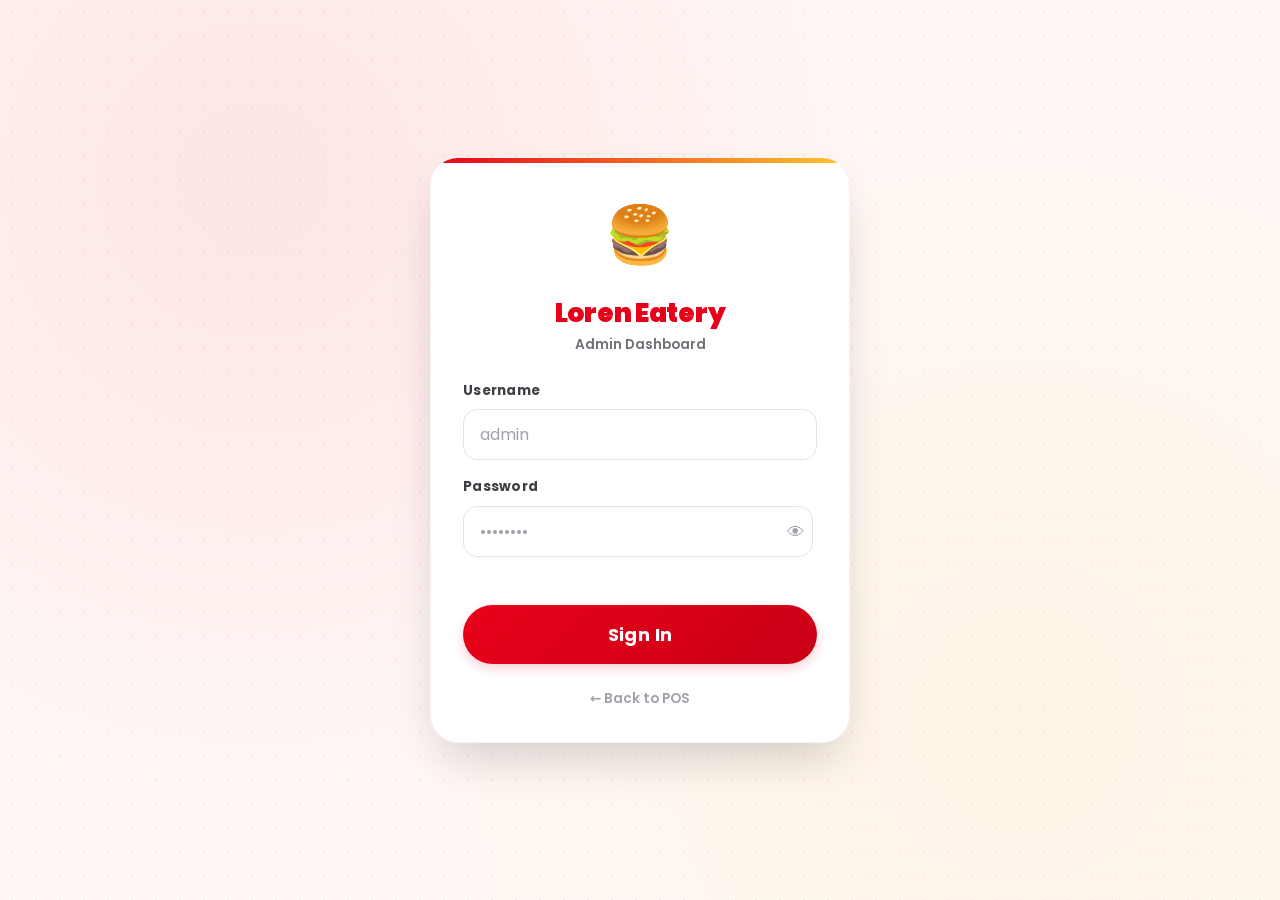
==== commit 06660342: "sample" ====
--- a/admin/index.html
+++ b/admin/index.html
@@ -5,8 +5,9 @@
   <meta name="viewport" content="width=device-width, initial-scale=1.0" />
   <meta name="description" content="Loren Eatery Admin Dashboard — Manage orders, menu, and staff." />
   <title>Admin Dashboard — Loren Eatery</title>
-  <link rel="stylesheet" href="../assets/css/style.css" />
-  <link rel="stylesheet" href="../assets/css/admin.css" />
+  <meta name="theme-color" content="#e8001a" />
+  <link rel="stylesheet" href="../assets/css/style.css?v=3" />
+  <link rel="stylesheet" href="../assets/css/admin.css?v=3" />
 </head>
 <body class="admin-body">
 
--- a/assets/css/style.css
+++ b/assets/css/style.css
@@ -1,545 +1,391 @@
 /* ============================================================
    Loren Eatery POS — Global Design System
-   Jollibee-inspired: Red, Yellow, White + Glassmorphism
+   Modern Fast Food Theme: Red · White · Gold
+   Inspired by McDonald's & Jollibee premium aesthetics
    ============================================================ */
 
-@import url('https://fonts.googleapis.com/css2?family=Outfit:wght@300;400;500;600;700;800;900&display=swap');
+@import url('https://fonts.googleapis.com/css2?family=Poppins:wght@400;500;600;700;800;900&family=Nunito:wght@400;600;700;800;900&display=swap');
 
 /* ── CSS Variables ─────────────────────────────────── */
 :root {
-  /* Brand Palette */
-  --red-100: #fff0f0;
-  --red-200: #ffd6d6;
-  --red-400: #ff6b6b;
-  --red-500: #e63030;
-  --red-600: #cc0000;
-  --red-700: #a80000;
-
-  --yellow-100: #fffbe6;
-  --yellow-300: #ffe066;
-  --yellow-400: #ffd426;
-  --yellow-500: #f5c400;
-  --yellow-600: #d4a900;
-
+  /* Brand Colors */
+  --red-50:   #fff1f2;
+  --red-100:  #ffe4e6;
+  --red-200:  #fecdd3;
+  --red-300:  #fda4af;
+  --red-400:  #fb7185;
+  --red-500:  #e8001a;   /* Primary Brand Red */
+  --red-600:  #c90016;
+  --red-700:  #a80012;
+  --red-800:  #87000e;
+
+  --yellow-100: #fffbeb;
+  --yellow-200: #fef3c7;
+  --yellow-300: #fde68a;
+  --yellow-400: #FFC72C;  /* Gold Accent */
+  --yellow-500: #f59e0b;
+  --yellow-600: #d97706;
+
+  /* Neutrals */
   --white:      #ffffff;
-  --off-white:  #fafafa;
-  --gray-50:    #f8f9fa;
-  --gray-100:   #f1f3f5;
-  --gray-200:   #e9ecef;
-  --gray-300:   #dee2e6;
-  --gray-400:   #ced4da;
-  --gray-500:   #adb5bd;
-  --gray-600:   #6c757d;
-  --gray-700:   #495057;
-  --gray-800:   #343a40;
-  --gray-900:   #212529;
+  --gray-50:    #fafafa;
+  --gray-100:   #f4f4f5;
+  --gray-200:   #e4e4e7;
+  --gray-300:   #d4d4d8;
+  --gray-400:   #a1a1aa;
+  --gray-500:   #71717a;
+  --gray-600:   #52525b;
+  --gray-700:   #3f3f46;
+  --gray-800:   #27272a;
+  --gray-900:   #18181b;
+
+  /* Warm background tint */
+  --bg-warm:    #fff8f5;
+  --bg-card:    #ffffff;
 
   /* Status Colors */
-  --status-pending:    #f59e0b;
-  --status-preparing:  #3b82f6;
-  --status-ready:      #10b981;
-  --status-completed:  #6b7280;
-  --status-cancelled:  #ef4444;
-
-  /* Glassmorphism */
-  --glass-bg:     rgba(255, 255, 255, 0.18);
-  --glass-border: rgba(255, 255, 255, 0.35);
-  --glass-blur:   20px;
-  --glass-shadow: 0 8px 32px rgba(0, 0, 0, 0.12);
+  --status-pending:   #f59e0b;
+  --status-preparing: #3b82f6;
+  --status-ready:     #10b981;
+  --status-completed: #059669;
+  --status-cancelled: #ef4444;
 
   /* Shadows */
-  --shadow-sm:  0 2px 8px rgba(0,0,0,0.08);
-  --shadow-md:  0 4px 20px rgba(0,0,0,0.12);
-  --shadow-lg:  0 8px 40px rgba(0,0,0,0.16);
-  --shadow-xl:  0 16px 60px rgba(0,0,0,0.20);
-  --shadow-red: 0 6px 24px rgba(230,48,48,0.30);
-  --shadow-yellow: 0 6px 24px rgba(245,196,0,0.35);
+  --shadow-xs:  0 1px 3px rgba(0,0,0,0.07), 0 1px 2px rgba(0,0,0,0.04);
+  --shadow-sm:  0 4px 6px -1px rgba(0,0,0,0.08), 0 2px 4px -1px rgba(0,0,0,0.04);
+  --shadow-md:  0 10px 15px -3px rgba(0,0,0,0.08), 0 4px 6px -2px rgba(0,0,0,0.04);
+  --shadow-lg:  0 20px 25px -5px rgba(0,0,0,0.1), 0 10px 10px -5px rgba(0,0,0,0.04);
+  --shadow-xl:  0 25px 50px -12px rgba(0,0,0,0.18);
+  --shadow-red: 0 8px 25px rgba(232,0,26,0.3);
+  --shadow-red-sm: 0 4px 12px rgba(232,0,26,0.2);
 
   /* Radii */
-  --radius-sm:  8px;
-  --radius-md:  14px;
-  --radius-lg:  20px;
-  --radius-xl:  28px;
+  --radius-xs:   6px;
+  --radius-sm:   10px;
+  --radius-md:   14px;
+  --radius-lg:   20px;
+  --radius-xl:   28px;
+  --radius-2xl:  36px;
   --radius-full: 9999px;
 
   /* Transitions */
   --ease-bounce: cubic-bezier(0.34, 1.56, 0.64, 1);
   --ease-smooth: cubic-bezier(0.4, 0, 0.2, 1);
+  --ease-out:    cubic-bezier(0, 0, 0.2, 1);
   --duration-fast:   150ms;
-  --duration-normal: 280ms;
-  --duration-slow:   450ms;
+  --duration-normal: 250ms;
+  --duration-slow:   400ms;
 
   /* Typography */
-  --font: 'Outfit', 'Segoe UI', system-ui, sans-serif;
-  --font-size-xs:  0.72rem;
-  --font-size-sm:  0.85rem;
+  --font:        'Poppins', 'Segoe UI', system-ui, sans-serif;
+  --font-alt:    'Nunito', sans-serif;
+  --font-mono:   'Courier New', monospace;
+  --font-size-xs:   0.72rem;
+  --font-size-sm:   0.85rem;
   --font-size-base: 1rem;
-  --font-size-lg:  1.125rem;
-  --font-size-xl:  1.35rem;
-  --font-size-2xl: 1.65rem;
-  --font-size-3xl: 2rem;
-  --font-size-4xl: 2.5rem;
+  --font-size-lg:   1.125rem;
+  --font-size-xl:   1.35rem;
+  --font-size-2xl:  1.65rem;
+  --font-size-3xl:  2.1rem;
+  --font-size-4xl:  2.8rem;
 
   /* Spacing */
-  --space-1: 0.25rem;
-  --space-2: 0.5rem;
-  --space-3: 0.75rem;
-  --space-4: 1rem;
-  --space-5: 1.25rem;
-  --space-6: 1.5rem;
-  --space-8: 2rem;
+  --space-1:  0.25rem;
+  --space-2:  0.5rem;
+  --space-3:  0.75rem;
+  --space-4:  1rem;
+  --space-5:  1.25rem;
+  --space-6:  1.5rem;
+  --space-8:  2rem;
   --space-10: 2.5rem;
   --space-12: 3rem;
 }
 
 /* ── Reset ─────────────────────────────────────────── */
-*, *::before, *::after {
-  box-sizing: border-box;
-  margin: 0;
-  padding: 0;
-}
-
-html {
-  font-size: 16px;
-  scroll-behavior: smooth;
-  -webkit-text-size-adjust: 100%;
-}
-
+*, *::before, *::after { box-sizing: border-box; margin: 0; padding: 0; }
+html { font-size: 16px; scroll-behavior: smooth; -webkit-text-size-adjust: 100%; }
 body {
   font-family: var(--font);
   font-size: var(--font-size-base);
   color: var(--gray-800);
-  background: var(--gray-50);
+  background: var(--bg-warm);
   line-height: 1.6;
   min-height: 100vh;
-  overflow-x: hidden;
   -webkit-font-smoothing: antialiased;
 }
-
-img { max-width: 100%; height: auto; display: block; }
-a  { color: inherit; text-decoration: none; }
-button { cursor: pointer; font-family: var(--font); border: none; }
-input, textarea, select { font-family: var(--font); }
+img    { max-width: 100%; height: auto; display: block; }
+a      { color: inherit; text-decoration: none; }
+button { cursor: pointer; font-family: var(--font); border: none; outline: none; }
+input, textarea, select { font-family: var(--font); outline: none; }
 ul, ol { list-style: none; }
 
 /* ── Scrollbar ──────────────────────────────────────── */
 ::-webkit-scrollbar { width: 6px; height: 6px; }
-::-webkit-scrollbar-track { background: transparent; }
-::-webkit-scrollbar-thumb { background: var(--gray-300); border-radius: var(--radius-full); }
-::-webkit-scrollbar-thumb:hover { background: var(--gray-400); }
-
-/* ── Background Gradient ───────────────────────────── */
+::-webkit-scrollbar-track { background: var(--gray-100); }
+::-webkit-scrollbar-thumb { background: var(--red-300); border-radius: var(--radius-full); }
+::-webkit-scrollbar-thumb:hover { background: var(--red-500); }
+
+/* ── POS Background — Warm dot pattern ─────────────── */
 .pos-bg {
-  background:
-    radial-gradient(ellipse at top left, rgba(230,48,48,0.12) 0%, transparent 50%),
-    radial-gradient(ellipse at bottom right, rgba(245,196,0,0.10) 0%, transparent 50%),
-    var(--gray-50);
+  background-color: var(--bg-warm);
+  background-image: radial-gradient(circle, rgba(232,0,26,0.07) 1px, transparent 1px);
+  background-size: 28px 28px;
   min-height: 100vh;
-}
-
-/* ── Glass Card ────────────────────────────────────── */
-.glass-card {
-  background: var(--glass-bg);
-  backdrop-filter: blur(var(--glass-blur));
-  -webkit-backdrop-filter: blur(var(--glass-blur));
-  border: 1px solid var(--glass-border);
+  position: relative;
+}
+/* Top red accent stripe */
+.pos-bg::before {
+  content: '';
+  position: fixed;
+  top: 0; left: 0; right: 0; height: 4px;
+  background: linear-gradient(90deg, var(--red-500), var(--yellow-400), var(--red-500));
+  background-size: 200% 100%;
+  animation: shimmer 4s linear infinite;
+  z-index: 999;
+}
+
+/* ── Card ───────────────────────────────────────────── */
+.card {
+  background: var(--bg-card);
   border-radius: var(--radius-lg);
-  box-shadow: var(--glass-shadow);
-}
-
-.glass-card-solid {
-  background: rgba(255,255,255,0.92);
-  backdrop-filter: blur(12px);
-  -webkit-backdrop-filter: blur(12px);
-  border: 1px solid rgba(255,255,255,0.6);
-  border-radius: var(--radius-lg);
-  box-shadow: var(--shadow-md);
+  box-shadow: var(--shadow-sm);
+  border: 1px solid var(--gray-100);
 }
 
 /* ── Buttons ────────────────────────────────────────── */
 .btn {
-  display: inline-flex;
-  align-items: center;
-  justify-content: center;
+  display: inline-flex; align-items: center; justify-content: center;
   gap: var(--space-2);
   padding: var(--space-3) var(--space-6);
   border-radius: var(--radius-full);
-  font-weight: 600;
-  font-size: var(--font-size-sm);
-  transition: all var(--duration-normal) var(--ease-smooth);
-  white-space: nowrap;
-  user-select: none;
-  letter-spacing: 0.02em;
-}
-
+  font-weight: 700; font-size: var(--font-size-sm);
+  transition: all var(--duration-normal) var(--ease-bounce);
+  white-space: nowrap; user-select: none;
+  letter-spacing: 0.02em; position: relative; overflow: hidden;
+}
 .btn:active { transform: scale(0.96); }
 
 .btn-primary {
   background: linear-gradient(135deg, var(--red-500), var(--red-600));
-  color: white;
+  color: white; box-shadow: var(--shadow-red-sm);
+}
+.btn-primary:hover {
+  background: linear-gradient(135deg, var(--red-600), var(--red-700));
   box-shadow: var(--shadow-red);
-}
-.btn-primary:hover {
-  background: linear-gradient(135deg, var(--red-400), var(--red-500));
-  box-shadow: 0 8px 30px rgba(230,48,48,0.40);
   transform: translateY(-2px);
 }
 
 .btn-secondary {
   background: linear-gradient(135deg, var(--yellow-400), var(--yellow-500));
-  color: var(--gray-800);
-  box-shadow: var(--shadow-yellow);
-}
-.btn-secondary:hover {
-  transform: translateY(-2px);
-  box-shadow: 0 8px 30px rgba(245,196,0,0.45);
-}
+  color: var(--gray-900); box-shadow: 0 4px 12px rgba(255,199,44,0.4);
+}
+.btn-secondary:hover { transform: translateY(-2px); box-shadow: 0 8px 20px rgba(255,199,44,0.5); }
 
 .btn-ghost {
-  background: rgba(255,255,255,0.6);
-  border: 1.5px solid var(--gray-200);
+  background: white; border: 1.5px solid var(--gray-200);
   color: var(--gray-700);
 }
-.btn-ghost:hover {
-  background: white;
-  border-color: var(--red-400);
-  color: var(--red-500);
-}
-
-.btn-danger {
-  background: linear-gradient(135deg, #ef4444, #dc2626);
-  color: white;
-}
-.btn-success {
-  background: linear-gradient(135deg, #10b981, #059669);
-  color: white;
-}
-
-.btn-lg {
-  padding: var(--space-4) var(--space-8);
-  font-size: var(--font-size-lg);
-  border-radius: var(--radius-xl);
-}
-.btn-sm {
-  padding: var(--space-2) var(--space-4);
-  font-size: var(--font-size-xs);
-}
-.btn-icon {
-  padding: var(--space-2);
-  width: 36px;
-  height: 36px;
-  border-radius: var(--radius-full);
-}
+.btn-ghost:hover { border-color: var(--red-400); color: var(--red-500); background: var(--red-50); }
+
+.btn-danger  { background: linear-gradient(135deg, #ef4444, #dc2626); color: white; }
+.btn-danger:hover { transform: translateY(-1px); box-shadow: 0 8px 20px rgba(239,68,68,0.4); }
+
+.btn-success { background: linear-gradient(135deg, #10b981, #059669); color: white; }
+.btn-success:hover { transform: translateY(-1px); box-shadow: 0 8px 20px rgba(16,185,129,0.4); }
+
+.btn-lg   { padding: var(--space-4) var(--space-8); font-size: var(--font-size-lg); }
+.btn-sm   { padding: var(--space-2) var(--space-4); font-size: var(--font-size-xs); }
+.btn-icon { padding: var(--space-2); width: 38px; height: 38px; border-radius: var(--radius-full); }
 .btn-block { width: 100%; }
 
 /* ── Qty Buttons ────────────────────────────────────── */
 .qty-btn {
-  width: 38px;
-  height: 38px;
-  border-radius: var(--radius-full);
-  font-size: 1.3rem;
-  font-weight: 700;
-  display: inline-flex;
-  align-items: center;
-  justify-content: center;
+  width: 34px; height: 34px; border-radius: var(--radius-full);
+  font-size: 1.2rem; font-weight: 800;
+  display: inline-flex; align-items: center; justify-content: center;
   transition: all var(--duration-fast) var(--ease-bounce);
-  border: none;
-  user-select: none;
-}
-.qty-btn-add {
-  background: linear-gradient(135deg, var(--red-500), var(--red-600));
-  color: white;
-  box-shadow: 0 4px 14px rgba(230,48,48,0.30);
-}
-.qty-btn-add:hover { transform: scale(1.12); }
-.qty-btn-sub {
-  background: var(--gray-100);
-  color: var(--gray-600);
-  border: 1.5px solid var(--gray-200);
-}
-.qty-btn-sub:hover { background: var(--gray-200); transform: scale(1.08); }
-.qty-value {
-  min-width: 28px;
-  text-align: center;
-  font-weight: 700;
-  font-size: 1rem;
-  color: var(--gray-800);
-}
+  border: none; user-select: none;
+}
+.qty-btn-add { background: var(--red-500); color: white; box-shadow: var(--shadow-red-sm); }
+.qty-btn-add:hover { background: var(--red-600); transform: scale(1.1); }
+.qty-btn-sub { background: var(--gray-100); color: var(--gray-700); border: 1.5px solid var(--gray-200); }
+.qty-btn-sub:hover { background: var(--gray-200); transform: scale(1.05); }
+.qty-value { min-width: 28px; text-align: center; font-weight: 800; font-size: 1rem; color: var(--gray-800); }
 
 /* ── Status Badges ──────────────────────────────────── */
 .badge {
-  display: inline-flex;
-  align-items: center;
-  gap: 4px;
-  padding: 3px 10px;
-  border-radius: var(--radius-full);
-  font-size: var(--font-size-xs);
-  font-weight: 700;
-  letter-spacing: 0.04em;
-  text-transform: uppercase;
-}
-.badge-pending    { background: rgba(245,158,11,0.15); color: #92400e; }
-.badge-preparing  { background: rgba(59,130,246,0.15); color: #1e3a8a; }
-.badge-ready      { background: rgba(16,185,129,0.15); color: #065f46; }
-.badge-completed  { background: var(--gray-100); color: var(--gray-600); }
-.badge-cancelled  { background: rgba(239,68,68,0.12); color: #991b1b; }
-.badge-bestseller { background: linear-gradient(135deg, var(--yellow-400), var(--yellow-500)); color: var(--gray-800); }
+  display: inline-flex; align-items: center; gap: 5px;
+  padding: 3px 10px; border-radius: var(--radius-full);
+  font-size: var(--font-size-xs); font-weight: 700;
+  letter-spacing: 0.05em; text-transform: uppercase;
+}
+.badge-pending    { background: #fffbeb; color: #92400e; border: 1px solid #fde68a; }
+.badge-preparing  { background: #eff6ff; color: #1e40af; border: 1px solid #bfdbfe; }
+.badge-ready      { background: #ecfdf5; color: #065f46; border: 1px solid #6ee7b7; }
+.badge-completed  { background: #f0fdf4; color: #166534; border: 1px solid #86efac; }
+.badge-cancelled  { background: #fef2f2; color: #991b1b; border: 1px solid #fca5a5; }
+.badge-bestseller { background: linear-gradient(135deg, var(--yellow-400), var(--yellow-500)); color: var(--gray-900); }
 
 /* ── Form Elements ──────────────────────────────────── */
-.form-group { display: flex; flex-direction: column; gap: var(--space-2); }
-.form-label { font-weight: 600; font-size: var(--font-size-sm); color: var(--gray-700); }
+.form-group { display: flex; flex-direction: column; gap: var(--space-2); margin-bottom: var(--space-4); }
+.form-label { font-weight: 700; font-size: var(--font-size-sm); color: var(--gray-700); letter-spacing: 0.02em; }
 
 .form-input {
   padding: var(--space-3) var(--space-4);
   border: 1.5px solid var(--gray-200);
   border-radius: var(--radius-md);
   font-size: var(--font-size-base);
-  background: white;
-  color: var(--gray-800);
+  background: white; color: var(--gray-900);
   transition: border-color var(--duration-fast), box-shadow var(--duration-fast);
-  outline: none;
 }
 .form-input:focus {
   border-color: var(--red-400);
-  box-shadow: 0 0 0 3px rgba(230,48,48,0.12);
+  box-shadow: 0 0 0 3px rgba(232,0,26,0.1);
 }
 .form-input::placeholder { color: var(--gray-400); }
 
 .form-select {
   padding: var(--space-3) var(--space-4);
-  border: 1.5px solid var(--gray-200);
-  border-radius: var(--radius-md);
-  font-size: var(--font-size-base);
-  background: white;
-  color: var(--gray-800);
-  outline: none;
-  cursor: pointer;
-  appearance: none;
-  background-image: url("data:image/svg+xml,%3Csvg xmlns='http://www.w3.org/2000/svg' width='12' height='8' viewBox='0 0 12 8'%3E%3Cpath fill='%236c757d' d='M1 1l5 5 5-5'/%3E%3C/svg%3E");
-  background-repeat: no-repeat;
-  background-position: right 12px center;
-  padding-right: 36px;
-}
-.form-select:focus { border-color: var(--red-400); }
+  border: 1.5px solid var(--gray-200); border-radius: var(--radius-md);
+  font-size: var(--font-size-base); background: white; color: var(--gray-900);
+  cursor: pointer; appearance: none;
+  background-image: url("data:image/svg+xml,%3Csvg xmlns='http://www.w3.org/2000/svg' width='12' height='8' viewBox='0 0 12 8'%3E%3Cpath fill='%23e8001a' d='M1 1l5 5 5-5'/%3E%3C/svg%3E");
+  background-repeat: no-repeat; background-position: right 14px center; padding-right: 40px;
+  transition: all var(--duration-fast);
+}
+.form-select:focus { border-color: var(--red-400); box-shadow: 0 0 0 3px rgba(232,0,26,0.1); }
 
 /* ── Modal Overlay ──────────────────────────────────── */
 .modal-overlay {
-  position: fixed;
-  inset: 0;
-  background: rgba(0,0,0,0.50);
+  position: fixed; inset: 0;
+  background: rgba(0,0,0,0.45);
   backdrop-filter: blur(6px);
-  -webkit-backdrop-filter: blur(6px);
-  z-index: 1000;
-  display: flex;
-  align-items: center;
-  justify-content: center;
-  padding: var(--space-4);
-  opacity: 0;
-  pointer-events: none;
+  z-index: 1000; display: flex;
+  align-items: center; justify-content: center;
+  padding: var(--space-4); opacity: 0; pointer-events: none;
   transition: opacity var(--duration-normal) var(--ease-smooth);
 }
-.modal-overlay.active {
-  opacity: 1;
-  pointer-events: all;
-}
+.modal-overlay.active { opacity: 1; pointer-events: all; }
+
 .modal-box {
-  background: white;
-  border-radius: var(--radius-xl);
-  box-shadow: var(--shadow-xl);
-  width: 100%;
-  max-width: 560px;
-  max-height: 92vh;
-  overflow-y: auto;
-  transform: scale(0.92) translateY(20px);
+  background: white; border-radius: var(--radius-xl);
+  box-shadow: var(--shadow-xl); width: 100%;
+  max-width: 560px; max-height: 92vh; overflow-y: auto;
+  transform: scale(0.92) translateY(30px);
   transition: transform var(--duration-slow) var(--ease-bounce);
-}
-.modal-overlay.active .modal-box {
-  transform: scale(1) translateY(0);
-}
+  border: 1px solid var(--gray-100);
+}
+.modal-overlay.active .modal-box { transform: scale(1) translateY(0); }
+
 .modal-header {
-  padding: var(--space-6);
-  border-bottom: 1px solid var(--gray-100);
-  display: flex;
-  align-items: center;
-  justify-content: space-between;
-  position: sticky;
-  top: 0;
-  background: white;
-  z-index: 1;
+  padding: var(--space-5) var(--space-6);
+  border-bottom: 1.5px solid var(--gray-100);
+  display: flex; align-items: center; justify-content: space-between;
+  position: sticky; top: 0; background: white; z-index: 1;
   border-radius: var(--radius-xl) var(--radius-xl) 0 0;
 }
-.modal-title {
-  font-size: var(--font-size-xl);
-  font-weight: 800;
-  color: var(--gray-900);
-}
+.modal-title { font-size: var(--font-size-xl); font-weight: 800; color: var(--gray-900); }
 .modal-close {
-  width: 36px;
-  height: 36px;
-  border-radius: var(--radius-full);
-  background: var(--gray-100);
-  border: none;
-  display: flex;
-  align-items: center;
-  justify-content: center;
-  font-size: 1.2rem;
-  color: var(--gray-500);
-  cursor: pointer;
+  width: 36px; height: 36px; border-radius: var(--radius-full);
+  background: var(--gray-100); border: none;
+  display: flex; align-items: center; justify-content: center;
+  font-size: 1rem; color: var(--gray-500); cursor: pointer;
   transition: all var(--duration-fast);
 }
 .modal-close:hover { background: var(--red-100); color: var(--red-500); }
 .modal-body { padding: var(--space-6); }
 .modal-footer {
   padding: var(--space-4) var(--space-6);
-  border-top: 1px solid var(--gray-100);
-  display: flex;
-  gap: var(--space-3);
-  justify-content: flex-end;
+  border-top: 1.5px solid var(--gray-100);
+  display: flex; gap: var(--space-3); justify-content: flex-end;
   background: var(--gray-50);
   border-radius: 0 0 var(--radius-xl) var(--radius-xl);
 }
 
 /* ── Bottom Sheet ────────────────────────────────────── */
 .bottom-sheet-overlay {
-  position: fixed;
-  inset: 0;
-  background: rgba(0,0,0,0.45);
-  backdrop-filter: blur(4px);
-  z-index: 900;
-  opacity: 0;
-  pointer-events: none;
-  transition: opacity var(--duration-normal);
-}
-.bottom-sheet-overlay.active {
-  opacity: 1;
-  pointer-events: all;
-}
+  position: fixed; inset: 0; background: rgba(0,0,0,0.4);
+  backdrop-filter: blur(4px); z-index: 900;
+  opacity: 0; pointer-events: none; transition: opacity var(--duration-normal);
+}
+.bottom-sheet-overlay.active { opacity: 1; pointer-events: all; }
 .bottom-sheet {
-  position: fixed;
-  bottom: 0;
-  left: 0;
-  right: 0;
-  background: white;
-  border-radius: var(--radius-xl) var(--radius-xl) 0 0;
-  box-shadow: 0 -8px 40px rgba(0,0,0,0.20);
-  z-index: 910;
-  transform: translateY(100%);
+  position: fixed; bottom: 0; left: 0; right: 0;
+  background: white; border-radius: var(--radius-xl) var(--radius-xl) 0 0;
+  border-top: 2px solid var(--red-100);
+  box-shadow: 0 -10px 40px rgba(0,0,0,0.12);
+  z-index: 910; transform: translateY(100%);
   transition: transform var(--duration-slow) var(--ease-bounce);
-  max-height: 88vh;
-  display: flex;
-  flex-direction: column;
+  max-height: 88vh; display: flex; flex-direction: column;
 }
 .bottom-sheet.active { transform: translateY(0); }
 .bottom-sheet-handle {
-  width: 44px;
-  height: 5px;
-  background: var(--gray-200);
-  border-radius: var(--radius-full);
-  margin: var(--space-3) auto var(--space-2);
-  flex-shrink: 0;
+  width: 42px; height: 4px;
+  background: var(--gray-200); border-radius: var(--radius-full);
+  margin: var(--space-3) auto var(--space-2); flex-shrink: 0;
 }
 .bottom-sheet-header {
   padding: var(--space-4) var(--space-6);
-  border-bottom: 1px solid var(--gray-100);
-  display: flex;
-  align-items: center;
-  justify-content: space-between;
-  flex-shrink: 0;
-}
-.bottom-sheet-body {
-  overflow-y: auto;
-  flex: 1;
-  padding: var(--space-4) var(--space-6);
-}
+  border-bottom: 1.5px solid var(--gray-100);
+  display: flex; align-items: center; justify-content: space-between; flex-shrink: 0;
+}
+.bottom-sheet-body { overflow-y: auto; flex: 1; padding: var(--space-4) var(--space-6); }
 .bottom-sheet-footer {
   padding: var(--space-4) var(--space-6);
-  border-top: 1px solid var(--gray-100);
-  flex-shrink: 0;
+  border-top: 1.5px solid var(--gray-100); flex-shrink: 0;
+  background: var(--gray-50);
 }
 
 /* ── Floating Cart Pill ─────────────────────────────── */
 .cart-pill {
-  position: fixed;
-  bottom: var(--space-6);
-  left: 50%;
+  position: fixed; bottom: var(--space-6); left: 50%;
   transform: translateX(-50%) translateY(120px);
   background: linear-gradient(135deg, var(--red-500), var(--red-600));
-  color: white;
-  border-radius: var(--radius-full);
-  padding: var(--space-4) var(--space-6);
-  display: flex;
-  align-items: center;
-  gap: var(--space-4);
-  box-shadow: 0 8px 30px rgba(230,48,48,0.45);
-  cursor: pointer;
-  z-index: 800;
-  min-width: 240px;
-  max-width: 400px;
-  width: max-content;
-  transition: transform var(--duration-slow) var(--ease-bounce),
-              box-shadow var(--duration-normal);
-  user-select: none;
+  color: white; border-radius: var(--radius-full);
+  padding: var(--space-3) var(--space-5);
+  display: flex; align-items: center; gap: var(--space-4);
+  box-shadow: var(--shadow-red); cursor: pointer; z-index: 800;
+  min-width: 260px; max-width: 420px; width: max-content;
+  transition: transform var(--duration-slow) var(--ease-bounce), box-shadow var(--duration-normal);
+  user-select: none; border: 2px solid rgba(255,255,255,0.25);
 }
 .cart-pill.visible { transform: translateX(-50%) translateY(0); }
-.cart-pill:hover {
-  box-shadow: 0 12px 40px rgba(230,48,48,0.55);
-  transform: translateX(-50%) translateY(-4px);
-}
+.cart-pill:hover   { transform: translateX(-50%) translateY(-4px); box-shadow: 0 12px 35px rgba(232,0,26,0.5); }
 .cart-pill-count {
-  background: white;
-  color: var(--red-600);
-  border-radius: var(--radius-full);
-  width: 30px;
-  height: 30px;
-  display: flex;
-  align-items: center;
-  justify-content: center;
-  font-weight: 800;
-  font-size: var(--font-size-sm);
-  flex-shrink: 0;
-}
-.cart-pill-label { font-weight: 600; font-size: var(--font-size-sm); opacity: 0.9; flex: 1; }
-.cart-pill-price { font-weight: 800; font-size: var(--font-size-lg); }
-.cart-pill-arrow { font-size: 1.1rem; opacity: 0.8; }
-
-/* ── Toast Notification ─────────────────────────────── */
+  background: white; color: var(--red-600);
+  border-radius: var(--radius-full); width: 30px; height: 30px;
+  display: flex; align-items: center; justify-content: center;
+  font-weight: 900; font-size: var(--font-size-sm); flex-shrink: 0;
+}
+.cart-pill-label { font-weight: 700; font-size: var(--font-size-sm); flex: 1; }
+.cart-pill-price { font-weight: 900; font-size: var(--font-size-lg); }
+.cart-pill-arrow { font-size: 1.2rem; opacity: 0.85; }
+
+/* ── Toast ──────────────────────────────────────────── */
 .toast-container {
-  position: fixed;
-  top: var(--space-6);
-  right: var(--space-6);
-  z-index: 9999;
-  display: flex;
-  flex-direction: column;
-  gap: var(--space-3);
-  pointer-events: none;
+  position: fixed; top: var(--space-6); right: var(--space-6);
+  z-index: 9999; display: flex; flex-direction: column;
+  gap: var(--space-3); pointer-events: none;
 }
 .toast {
-  background: white;
-  border-radius: var(--radius-md);
-  padding: var(--space-4) var(--space-5);
-  box-shadow: var(--shadow-xl);
-  display: flex;
-  align-items: center;
-  gap: var(--space-3);
-  min-width: 280px;
-  max-width: 360px;
-  pointer-events: all;
-  border-left: 4px solid var(--gray-300);
-  transform: translateX(120%);
-  transition: transform var(--duration-slow) var(--ease-bounce);
+  background: white; border-radius: var(--radius-md);
+  padding: var(--space-4) var(--space-5); box-shadow: var(--shadow-lg);
+  display: flex; align-items: center; gap: var(--space-3);
+  min-width: 280px; max-width: 360px; pointer-events: all;
+  border: 1px solid var(--gray-100); border-left: 4px solid var(--gray-300);
+  transform: translateX(120%); transition: transform var(--duration-slow) var(--ease-bounce);
 }
 .toast.show { transform: translateX(0); }
-.toast.toast-success { border-left-color: #10b981; }
+.toast.toast-success { border-left-color: var(--status-ready); }
 .toast.toast-error   { border-left-color: var(--red-500); }
 .toast.toast-info    { border-left-color: var(--yellow-400); }
-.toast-icon  { font-size: 1.4rem; flex-shrink: 0; }
-.toast-msg   { font-weight: 600; font-size: var(--font-size-sm); color: var(--gray-800); }
-
-/* ── Loading Spinner ────────────────────────────────── */
+.toast-icon { font-size: 1.4rem; flex-shrink: 0; }
+.toast-msg  { font-weight: 600; font-size: var(--font-size-sm); color: var(--gray-800); }
+
+/* ── Spinner ────────────────────────────────────────── */
 .spinner {
-  width: 36px;
-  height: 36px;
-  border: 3px solid var(--gray-200);
+  width: 38px; height: 38px;
+  border: 3px solid var(--red-100);
   border-top-color: var(--red-500);
   border-radius: 50%;
   animation: spin 0.7s linear infinite;
@@ -548,26 +394,27 @@
 
 /* ── Offline Banner ─────────────────────────────────── */
 .offline-banner {
-  position: fixed;
-  top: 0;
-  left: 0;
-  right: 0;
-  background: linear-gradient(135deg, #f59e0b, #d97706);
-  color: white;
-  text-align: center;
-  padding: var(--space-3);
-  font-weight: 700;
-  font-size: var(--font-size-sm);
-  z-index: 9990;
-  transform: translateY(-100%);
-  transition: transform var(--duration-normal);
+  position: fixed; top: 0; left: 0; right: 0;
+  background: linear-gradient(90deg, #f59e0b, #d97706);
+  color: white; text-align: center;
+  padding: var(--space-3); font-weight: 700;
+  font-size: var(--font-size-sm); z-index: 9990;
+  transform: translateY(-100%); transition: transform var(--duration-normal);
 }
 .offline-banner.visible { transform: translateY(0); }
 
 /* ── Animations ─────────────────────────────────────── */
 @keyframes fadeInUp {
-  from { opacity: 0; transform: translateY(24px); }
+  from { opacity: 0; transform: translateY(20px); }
   to   { opacity: 1; transform: translateY(0); }
+}
+@keyframes fadeIn {
+  from { opacity: 0; }
+  to   { opacity: 1; }
+}
+@keyframes slideInLeft {
+  from { opacity: 0; transform: translateX(-20px); }
+  to   { opacity: 1; transform: translateX(0); }
 }
 @keyframes pulse {
   0%, 100% { transform: scale(1); }
@@ -575,44 +422,42 @@
 }
 @keyframes bounce {
   0%, 100% { transform: translateY(0); }
-  30%       { transform: translateY(-10px); }
-  60%       { transform: translateY(-4px); }
-}
-@keyframes flyToCart {
-  0%   { transform: scale(1); opacity: 1; }
-  50%  { transform: scale(1.4) translateY(-20px); opacity: 0.7; }
-  100% { transform: scale(0.2) translateY(80px) translateX(80px); opacity: 0; }
+  30%       { transform: translateY(-8px); }
+  60%       { transform: translateY(-3px); }
 }
 @keyframes popIn {
-  0%   { transform: scale(0.5); opacity: 0; }
-  70%  { transform: scale(1.08); }
+  0%   { transform: scale(0.7); opacity: 0; }
+  75%  { transform: scale(1.05); }
   100% { transform: scale(1); opacity: 1; }
 }
 @keyframes shimmer {
-  0%   { background-position: -200px 0; }
-  100% { background-position: calc(200px + 100%) 0; }
+  0%   { background-position: 0% 50%; }
+  50%  { background-position: 100% 50%; }
+  100% { background-position: 0% 50%; }
+}
+@keyframes wiggle {
+  0%, 100% { transform: rotate(0deg); }
+  25%       { transform: rotate(-5deg); }
+  75%       { transform: rotate(5deg); }
 }
 
 .animate-fadeInUp { animation: fadeInUp var(--duration-slow) var(--ease-smooth) both; }
 .animate-popIn    { animation: popIn var(--duration-normal) var(--ease-bounce) both; }
-
-/* Stagger delays */
 .delay-1 { animation-delay: 0.05s; }
 .delay-2 { animation-delay: 0.10s; }
 .delay-3 { animation-delay: 0.15s; }
 .delay-4 { animation-delay: 0.20s; }
 
-/* ── Skeleton Loading ───────────────────────────────── */
+/* ── Skeleton ───────────────────────────────────────── */
 .skeleton {
   background: linear-gradient(90deg, var(--gray-100) 25%, var(--gray-200) 50%, var(--gray-100) 75%);
-  background-size: 200px 100%;
-  animation: shimmer 1.4s infinite;
+  background-size: 400px 100%; animation: shimmer 1.4s infinite;
   border-radius: var(--radius-sm);
 }
 
-/* ── Responsive Utilities ───────────────────────────── */
-.hidden   { display: none !important; }
-.sr-only  { position: absolute; width: 1px; height: 1px; overflow: hidden; clip: rect(0,0,0,0); }
+/* ── Utilities ──────────────────────────────────────── */
+.hidden  { display: none !important; }
+.sr-only { position: absolute; width: 1px; height: 1px; overflow: hidden; clip: rect(0,0,0,0); }
 
 @media (max-width: 768px) {
   .hide-mobile { display: none !important; }
--- a/assets/css/admin.css
+++ b/assets/css/admin.css
@@ -1,724 +1,416 @@
 /* ============================================================
-   Loren Eatery POS — Admin Dashboard Styles
+   Loren Eatery POS — Admin Dashboard
+   Modern Red/White Clean Professional Theme
    ============================================================ */
 
-.admin-body {
-    background: var(--gray-50);
-    overflow: hidden;
-}
-
-/* ── Login Page ────────────────────────────────────── */
+.admin-body { background: var(--gray-50); overflow: hidden; }
+
+/* ── Login ─────────────────────────────────────────── */
 .login-page {
-    position: fixed;
-    inset: 0;
-    display: flex;
-    align-items: center;
-    justify-content: center;
-    background: 
-        radial-gradient(circle at 20% 20%, rgba(230,48,48,0.1) 0%, transparent 40%),
-        radial-gradient(circle at 80% 80%, rgba(245,196,0,0.1) 0%, transparent 40%),
-        var(--gray-50);
-    z-index: 2000;
-}
-
+  position: fixed; inset: 0; display: flex;
+  align-items: center; justify-content: center;
+  background:
+    radial-gradient(circle at 20% 20%, rgba(232,0,26,0.08) 0%, transparent 50%),
+    radial-gradient(circle at 80% 80%, rgba(255,199,44,0.07) 0%, transparent 50%),
+    var(--bg-warm);
+  background-image: radial-gradient(circle, rgba(232,0,26,0.06) 1px, transparent 1px),
+    radial-gradient(circle at 20% 20%, rgba(232,0,26,0.08) 0%, transparent 50%),
+    radial-gradient(circle at 80% 80%, rgba(255,199,44,0.07) 0%, transparent 50%);
+  background-size: 24px 24px, 100% 100%, 100% 100%;
+  z-index: 2000;
+}
 .login-card {
-    width: 100%;
-    max-width: 400px;
-    padding: var(--space-8);
-    text-align: center;
-    animation: popIn var(--duration-slow) var(--ease-bounce);
-}
-
+  width: 100%; max-width: 420px;
+  background: white; border-radius: var(--radius-xl);
+  box-shadow: var(--shadow-xl); border: 1px solid var(--gray-100);
+  padding: var(--space-8); text-align: center;
+  animation: popIn var(--duration-slow) var(--ease-bounce);
+  overflow: hidden; position: relative;
+}
+/* Red top stripe */
+.login-card::before {
+  content: '';
+  position: absolute; top: 0; left: 0; right: 0; height: 5px;
+  background: linear-gradient(90deg, var(--red-500), var(--yellow-400), var(--red-500));
+  background-size: 200% 100%;
+  animation: shimmer 3s linear infinite;
+}
 .login-logo {
-    font-size: 3rem;
-    margin-bottom: var(--space-2);
-}
-
-.login-title {
-    font-size: var(--font-size-2xl);
-    font-weight: 900;
-    color: var(--red-600);
-}
-
-.login-sub {
-    font-size: var(--font-size-sm);
-    color: var(--gray-500);
-    margin-bottom: var(--space-6);
-}
-
-.login-form {
-    text-align: left;
-}
-
-.pw-wrap {
-    position: relative;
-}
-
+  font-size: 3.5rem; margin-bottom: var(--space-3);
+  animation: bounce 2s ease-in-out infinite;
+}
+.login-title { font-size: var(--font-size-2xl); font-weight: 900; color: var(--red-500); letter-spacing: -0.01em; }
+.login-sub   { font-size: var(--font-size-sm); color: var(--gray-500); margin-bottom: var(--space-6); font-weight: 600; }
+.login-form  { text-align: left; }
+.pw-wrap     { position: relative; }
 .pw-toggle {
-    position: absolute;
-    right: 12px;
-    top: 50%;
-    transform: translateY(-50%);
-    background: none;
-    border: none;
-    color: var(--gray-400);
-    cursor: pointer;
-}
-
+  position: absolute; right: 12px; top: 50%; transform: translateY(-50%);
+  background: none; border: none; color: var(--gray-400); cursor: pointer;
+  transition: color var(--duration-fast); font-size: 1.1rem;
+}
+.pw-toggle:hover { color: var(--red-500); }
 .login-error {
-    color: var(--red-500);
-    font-size: var(--font-size-sm);
-    font-weight: 600;
-    margin-bottom: var(--space-4);
-    min-height: 1.2em;
-    text-align: center;
-}
-
+  color: var(--red-500); font-size: var(--font-size-sm); font-weight: 700;
+  margin-bottom: var(--space-4); min-height: 1.2em; text-align: center;
+}
 .login-back {
-    display: block;
-    margin-top: var(--space-6);
-    font-size: var(--font-size-sm);
-    color: var(--gray-500);
-    transition: color var(--duration-fast);
-}
-
-.login-back:hover {
-    color: var(--red-500);
-}
+  display: block; margin-top: var(--space-6); font-size: var(--font-size-sm);
+  color: var(--gray-400); transition: color var(--duration-fast); font-weight: 600;
+}
+.login-back:hover { color: var(--red-500); }
 
 /* ── Admin Layout ──────────────────────────────────── */
-.admin-layout {
-    display: flex;
-    height: 100vh;
-    width: 100vw;
-}
+.admin-layout { display: flex; height: 100vh; width: 100vw; }
 
 /* ── Sidebar ───────────────────────────────────────── */
 .admin-sidebar {
-    width: 280px;
-    background: white;
-    border-right: 1px solid var(--gray-200);
-    display: flex;
-    flex-direction: column;
-    z-index: 1100;
-    transition: transform var(--duration-normal) var(--ease-smooth);
-}
-
+  width: 270px;
+  background: white; border-right: 1.5px solid var(--gray-100);
+  display: flex; flex-direction: column;
+  z-index: 1100;
+  transition: transform var(--duration-normal) var(--ease-smooth);
+  box-shadow: 4px 0 20px rgba(0,0,0,0.05);
+}
 .admin-brand {
-    padding: var(--space-6);
-    display: flex;
-    align-items: center;
-    gap: var(--space-3);
-    border-bottom: 1px solid var(--gray-100);
-}
-
+  padding: var(--space-5) var(--space-6);
+  display: flex; align-items: center; gap: var(--space-3);
+  border-bottom: 1.5px solid var(--gray-100);
+  background: linear-gradient(135deg, var(--red-500), var(--red-600));
+}
 .admin-brand-icon {
-    font-size: 1.5rem;
-}
-
-.admin-brand-name {
-    font-size: var(--font-size-lg);
-    font-weight: 900;
-    color: var(--red-600);
-}
+  font-size: 1.8rem; width: 46px; height: 46px;
+  background: rgba(255,255,255,0.2);
+  border-radius: var(--radius-md);
+  display: flex; align-items: center; justify-content: center;
+  border: 1.5px solid rgba(255,255,255,0.3);
+}
+.admin-brand-name { font-size: var(--font-size-lg); font-weight: 900; color: white; letter-spacing: -0.01em; }
+.admin-brand-sub  { font-size: var(--font-size-xs); color: rgba(255,255,255,0.75); font-weight: 600; }
 
 .admin-nav {
-    flex: 1;
-    padding: var(--space-4);
-    display: flex;
-    flex-direction: column;
-    gap: var(--space-1);
-    overflow-y: auto;
-}
-
+  flex: 1; padding: var(--space-4); display: flex;
+  flex-direction: column; gap: var(--space-1); overflow-y: auto;
+}
+.admin-nav-group-label {
+  font-size: var(--font-size-xs); font-weight: 800;
+  text-transform: uppercase; letter-spacing: 0.12em;
+  color: var(--gray-400); padding: var(--space-3) var(--space-3) var(--space-1);
+  margin-top: var(--space-2);
+}
 .admin-nav-item {
-    display: flex;
-    align-items: center;
-    gap: var(--space-3);
-    padding: var(--space-3) var(--space-4);
-    border-radius: var(--radius-md);
-    background: transparent;
-    color: var(--gray-600);
-    font-weight: 600;
-    font-size: var(--font-size-sm);
-    transition: all var(--duration-fast);
-    text-align: left;
-    width: 100%;
-}
-
-.admin-nav-item:hover {
-    background: var(--gray-50);
-    color: var(--red-500);
-}
-
+  display: flex; align-items: center; gap: var(--space-3);
+  padding: var(--space-3) var(--space-4);
+  border-radius: var(--radius-md);
+  background: transparent; border: 1.5px solid transparent;
+  color: var(--gray-600); font-weight: 600; font-size: var(--font-size-sm);
+  transition: all var(--duration-fast);
+  text-align: left; width: 100%;
+}
+.admin-nav-item:hover { background: var(--red-50); color: var(--red-500); border-color: var(--red-100); }
 .admin-nav-item.active {
-    background: var(--red-100);
-    color: var(--red-600);
-}
-
-.nav-icon {
-    font-size: 1.2rem;
-    width: 24px;
-    text-align: center;
-}
-
+  background: linear-gradient(135deg, var(--red-50), #fff5f5);
+  color: var(--red-600); border-color: var(--red-200);
+  font-weight: 700;
+  box-shadow: var(--shadow-xs);
+}
+.nav-icon { font-size: 1.2rem; width: 24px; text-align: center; }
 .nav-badge {
-    margin-left: auto;
-    background: var(--red-500);
-    color: white;
-    font-size: var(--font-size-xs);
-    padding: 2px 8px;
-    border-radius: var(--radius-full);
-    font-weight: 800;
+  margin-left: auto; background: var(--red-500); color: white;
+  font-size: var(--font-size-xs); padding: 2px 8px;
+  border-radius: var(--radius-full); font-weight: 800;
+  box-shadow: 0 2px 8px rgba(232,0,26,0.35);
 }
 
 .admin-sidebar-footer {
-    padding: var(--space-4);
-    border-top: 1px solid var(--gray-100);
-    background: var(--gray-50);
-}
-
-.admin-user-info {
-    display: flex;
-    align-items: center;
-    gap: var(--space-3);
-}
-
+  padding: var(--space-4); border-top: 1.5px solid var(--gray-100);
+  background: var(--gray-50);
+}
+.admin-user-info { display: flex; align-items: center; gap: var(--space-3); margin-bottom: var(--space-3); }
 .admin-avatar {
-    width: 40px;
-    height: 40px;
-    border-radius: var(--radius-full);
-    background: white;
-    display: flex;
-    align-items: center;
-    justify-content: center;
-    font-size: 1.2rem;
-    border: 1px solid var(--gray-200);
-}
-
-.admin-uname {
-    font-weight: 700;
-    font-size: var(--font-size-sm);
-    color: var(--gray-800);
-}
-
-.admin-role {
-    font-size: var(--font-size-xs);
-    color: var(--gray-500);
-}
-
-/* ── Main Content Area ────────────────────────────── */
+  width: 42px; height: 42px; border-radius: var(--radius-full);
+  background: linear-gradient(135deg, var(--red-500), var(--red-600));
+  display: flex; align-items: center; justify-content: center;
+  font-size: 1.2rem; border: 2px solid white;
+  box-shadow: 0 3px 10px rgba(232,0,26,0.25);
+}
+.admin-uname { font-weight: 800; font-size: var(--font-size-sm); color: var(--gray-900); }
+.admin-role  { font-size: var(--font-size-xs); color: var(--gray-400); font-weight: 600; }
+
+/* ── Main Content ─────────────────────────────────── */
 .admin-content {
-    flex: 1;
-    overflow-y: auto;
-    display: flex;
-    flex-direction: column;
-    position: relative;
+  flex: 1; overflow-y: auto;
+  display: flex; flex-direction: column; position: relative;
+  background: var(--bg-warm);
+  background-image: radial-gradient(circle, rgba(232,0,26,0.04) 1px, transparent 1px);
+  background-size: 24px 24px;
 }
 
 .admin-mobile-header {
-    display: none;
-    align-items: center;
-    justify-content: space-between;
-    padding: var(--space-3) var(--space-4);
-    background: white;
-    border-bottom: 1px solid var(--gray-200);
-}
+  display: none; align-items: center; justify-content: space-between;
+  padding: var(--space-3) var(--space-4);
+  background: white; border-bottom: 1.5px solid var(--gray-100);
+  box-shadow: var(--shadow-xs);
+}
+.admin-mobile-title { font-weight: 900; font-size: var(--font-size-lg); color: var(--gray-900); }
 
 .admin-page {
-    display: none;
-    padding: var(--space-8);
-    max-width: 1200px;
-    margin: 0 auto;
-    width: 100%;
-}
-
+  display: none; padding: var(--space-8);
+  max-width: 1300px; margin: 0 auto; width: 100%;
+}
 .admin-page.active {
-    display: block;
-    animation: fadeInUp var(--duration-normal) var(--ease-smooth);
+  display: block;
+  animation: fadeInUp var(--duration-normal) var(--ease-smooth);
 }
 
 .page-header {
-    display: flex;
-    align-items: flex-start;
-    justify-content: space-between;
-    margin-bottom: var(--space-8);
-}
-
+  display: flex; align-items: flex-start;
+  justify-content: space-between; margin-bottom: var(--space-8);
+}
 .page-title {
-    font-size: var(--font-size-3xl);
-    font-weight: 900;
-    color: var(--gray-900);
-    letter-spacing: -0.02em;
-}
-
-.page-sub {
-    color: var(--gray-500);
-    font-size: var(--font-size-sm);
-}
+  font-size: var(--font-size-3xl); font-weight: 900;
+  color: var(--gray-900); letter-spacing: -0.02em;
+}
+.page-sub { color: var(--gray-500); font-size: var(--font-size-sm); margin-top: 4px; font-weight: 500; }
 
 .live-indicator {
-    display: flex;
-    align-items: center;
-    gap: 8px;
-    background: #ecfdf5;
-    color: #059669;
-    padding: 6px 14px;
-    border-radius: var(--radius-full);
-    font-size: var(--font-size-xs);
-    font-weight: 700;
-    text-transform: uppercase;
-}
-
+  display: flex; align-items: center; gap: 8px;
+  background: #ecfdf5; color: #065f46; padding: 6px 16px;
+  border-radius: var(--radius-full); font-size: var(--font-size-xs);
+  font-weight: 800; text-transform: uppercase; letter-spacing: 0.06em;
+  border: 1.5px solid #a7f3d0;
+}
 .live-dot {
-    width: 8px;
-    height: 8px;
-    background: #10b981;
-    border-radius: 50%;
-    animation: pulse 2s infinite;
-}
-
-/* ── Order Tabs ───────────────────────────────────── */
+  width: 8px; height: 8px; background: #10b981;
+  border-radius: 50%; animation: pulse 2s infinite;
+  box-shadow: 0 0 5px #10b981;
+}
+
+/* ── Order Tabs ─────────────────────────────────────── */
 .order-tabs {
-    display: flex;
-    gap: var(--space-2);
-    margin-bottom: var(--space-4);
-    overflow-x: auto;
-    padding-bottom: 4px;
-}
-
+  display: flex; gap: var(--space-2);
+  margin-bottom: var(--space-4); overflow-x: auto; padding-bottom: 4px;
+}
 .order-tab {
-    padding: 10px 20px;
-    border-radius: var(--radius-md);
-    background: white;
-    border: 1.5px solid var(--gray-200);
-    font-weight: 700;
-    font-size: var(--font-size-sm);
-    color: var(--gray-600);
-    white-space: nowrap;
-    transition: all var(--duration-fast);
-}
-
-.order-tab:hover {
-    border-color: var(--red-300);
-}
-
+  padding: 9px 18px; border-radius: var(--radius-full);
+  background: white; border: 1.5px solid var(--gray-200);
+  font-weight: 700; font-size: var(--font-size-sm); color: var(--gray-600);
+  white-space: nowrap; transition: all var(--duration-fast);
+  box-shadow: var(--shadow-xs);
+}
+.order-tab:hover { border-color: var(--red-300); color: var(--red-500); background: var(--red-50); }
 .order-tab.active {
-    background: var(--red-600);
-    color: white;
-    border-color: var(--red-600);
-    box-shadow: 0 4px 12px rgba(230,48,48,0.2);
-}
-
+  background: linear-gradient(135deg, var(--red-500), var(--red-600));
+  color: white; border-color: transparent; box-shadow: var(--shadow-red-sm);
+}
 .tab-count {
-    font-size: 0.75rem;
-    background: rgba(0,0,0,0.1);
-    padding: 1px 6px;
-    border-radius: var(--radius-full);
-    margin-left: 4px;
-}
-
-.order-tab.active .tab-count {
-    background: rgba(255,255,255,0.2);
-}
-
-/* ── Order Search Bar ──────────────────────────────── */
-.order-search-bar {
-    display: flex;
-    gap: var(--space-3);
-    margin-bottom: var(--space-6);
-}
-
-/* ── Orders Grid ───────────────────────────────────── */
+  font-size: 0.7rem; background: rgba(0,0,0,0.12);
+  padding: 1px 6px; border-radius: var(--radius-full); margin-left: 4px; font-weight: 900;
+}
+.order-tab.active .tab-count { background: rgba(255,255,255,0.25); }
+
+/* ── Order Search ─────────────────────────────────── */
+.order-search-bar { display: flex; gap: var(--space-3); margin-bottom: var(--space-6); }
+
+/* ── Orders Grid ──────────────────────────────────── */
 .orders-grid {
-    display: grid;
-    grid-template-columns: repeat(auto-fill, minmax(340px, 1fr));
-    gap: var(--space-4);
-}
-
+  display: grid; grid-template-columns: repeat(auto-fill, minmax(320px, 1fr)); gap: var(--space-4);
+}
 .order-admin-card {
-    background: white;
-    border-radius: var(--radius-lg);
-    border: 1px solid var(--gray-200);
-    overflow: hidden;
-    transition: transform var(--duration-fast);
-}
-
+  background: white; border-radius: var(--radius-lg);
+  border: 1.5px solid var(--gray-100); overflow: hidden;
+  transition: all var(--duration-normal) var(--ease-bounce);
+  box-shadow: var(--shadow-xs);
+  animation: fadeInUp var(--duration-slow) var(--ease-smooth) both;
+}
 .order-admin-card:hover {
-    transform: translateY(-2px);
-    box-shadow: var(--shadow-md);
-}
-
+  transform: translateY(-4px); box-shadow: var(--shadow-md);
+  border-color: var(--red-200);
+}
 .oa-header {
-    padding: var(--space-4);
-    background: var(--gray-50);
-    border-bottom: 1px solid var(--gray-100);
-    display: flex;
-    justify-content: space-between;
-    align-items: center;
-}
-
-.oa-queue {
-    font-size: var(--font-size-xl);
-    font-weight: 900;
-    color: var(--gray-900);
-}
-
-.oa-time {
-    font-size: var(--font-size-xs);
-    color: var(--gray-400);
-}
-
-.oa-body {
-    padding: var(--space-4);
-}
-
-.oa-customer {
-    font-weight: 700;
-    font-size: var(--font-size-base);
-    margin-bottom: var(--space-3);
-}
-
-.oa-items-list {
-    font-size: var(--font-size-sm);
-    color: var(--gray-600);
-    display: flex;
-    flex-direction: column;
-    gap: 4px;
-}
-
-.oa-item {
-    display: flex;
-    justify-content: space-between;
-}
-
+  padding: var(--space-4); background: var(--gray-50);
+  border-bottom: 1.5px solid var(--gray-100);
+  display: flex; justify-content: space-between; align-items: center;
+}
+.oa-queue { font-size: var(--font-size-xl); font-weight: 900; color: var(--red-500); }
+.oa-time  { font-size: var(--font-size-xs); color: var(--gray-400); font-weight: 600; }
+.oa-body  { padding: var(--space-4); }
+.oa-customer { font-weight: 800; font-size: var(--font-size-base); margin-bottom: var(--space-3); color: var(--gray-900); }
+.oa-items-list { font-size: var(--font-size-sm); color: var(--gray-500); display: flex; flex-direction: column; gap: 3px; }
+.oa-item { display: flex; justify-content: space-between; }
 .oa-footer {
-    padding: var(--space-4);
-    border-top: 1px solid var(--gray-100);
-    display: flex;
-    justify-content: space-between;
-    align-items: center;
-}
-
-.oa-total {
-    font-weight: 800;
-    color: var(--red-600);
+  padding: var(--space-4); border-top: 1.5px solid var(--gray-100);
+  display: flex; justify-content: space-between; align-items: center;
+  background: var(--gray-50);
+}
+.oa-total { font-weight: 900; color: var(--red-500); font-size: var(--font-size-lg); }
+
+/* Admin Loading */
+.admin-loading {
+  display: flex; align-items: center; justify-content: center;
+  gap: var(--space-4); padding: var(--space-12); color: var(--gray-400);
+  grid-column: 1/-1;
+}
+
+/* ── Menu Cat Filter ────────────────────────────────── */
+.menu-cat-filter { display: flex; gap: var(--space-2); flex-wrap: wrap; margin-bottom: var(--space-6); }
+.cat-filter-btn {
+  padding: var(--space-2) var(--space-4); border-radius: var(--radius-full);
+  background: white; border: 1.5px solid var(--gray-200);
+  color: var(--gray-600); font-weight: 700; font-size: var(--font-size-sm);
+  cursor: pointer; transition: all var(--duration-fast);
+  box-shadow: var(--shadow-xs);
+}
+.cat-filter-btn:hover { border-color: var(--red-300); color: var(--red-500); }
+.cat-filter-btn.active {
+  background: var(--red-500); border-color: var(--red-500); color: white;
+  box-shadow: var(--shadow-red-sm);
 }
 
 /* ── Menu Admin Grid ───────────────────────────────── */
 .menu-admin-grid {
-    display: grid;
-    grid-template-columns: repeat(auto-fill, minmax(280px, 1fr));
-    gap: var(--space-4);
-}
-
+  display: grid; grid-template-columns: repeat(auto-fill, minmax(270px, 1fr)); gap: var(--space-4);
+}
 .item-admin-card {
-    background: white;
-    border-radius: var(--radius-lg);
-    border: 1px solid var(--gray-200);
-    overflow: hidden;
-    display: flex;
-    flex-direction: column;
-}
-
-.ia-img {
-    width: 100%;
-    height: 160px;
-    object-fit: cover;
-    background: var(--gray-100);
-}
-
+  background: white; border-radius: var(--radius-lg);
+  border: 1.5px solid var(--gray-100); overflow: hidden;
+  display: flex; flex-direction: column; box-shadow: var(--shadow-xs);
+  transition: all var(--duration-normal) var(--ease-bounce);
+  animation: fadeInUp var(--duration-slow) var(--ease-smooth) both;
+}
+.item-admin-card:hover { transform: translateY(-4px); box-shadow: var(--shadow-md); border-color: var(--red-200); }
+.ia-img { width: 100%; height: 160px; object-fit: cover; }
 .ia-no-img {
-    height: 160px;
-    background: var(--gray-100);
-    display: flex;
-    align-items: center;
-    justify-content: center;
-    font-size: 3rem;
-}
-
-.ia-body {
-    padding: var(--space-4);
-    flex: 1;
-}
-
-.ia-name {
-    font-weight: 700;
-    margin-bottom: 4px;
-}
-
-.ia-price {
-    font-weight: 800;
-    color: var(--red-600);
-}
-
+  height: 160px; background: linear-gradient(135deg, #fff5f5, #fff8f5);
+  display: flex; align-items: center; justify-content: center; font-size: 3rem;
+}
+.ia-body  { padding: var(--space-4); flex: 1; }
+.ia-name  { font-weight: 800; margin-bottom: 4px; color: var(--gray-900); }
+.ia-price { font-weight: 900; color: var(--red-500); font-size: var(--font-size-lg); }
+.ia-desc  { font-size: var(--font-size-xs); color: var(--gray-400); margin-top: 4px; }
 .ia-actions {
-    padding: var(--space-3) var(--space-4);
-    border-top: 1px solid var(--gray-100);
-    display: flex;
-    gap: 8px;
+  padding: var(--space-3) var(--space-4); border-top: 1.5px solid var(--gray-100);
+  display: flex; gap: 8px; background: var(--gray-50);
 }
 
 /* ── History Table ─────────────────────────────────── */
-.history-filters {
-    display: flex;
-    gap: var(--space-3);
-    margin-bottom: var(--space-6);
-    flex-wrap: wrap;
-}
-
+.history-filters { display: flex; gap: var(--space-3); margin-bottom: var(--space-6); flex-wrap: wrap; }
 .history-table-wrap {
-    background: white;
-    border-radius: var(--radius-lg);
-    border: 1px solid var(--gray-200);
-    overflow: hidden;
-}
-
-.history-table {
-    width: 100%;
-    border-collapse: collapse;
-}
-
+  background: white; border-radius: var(--radius-lg);
+  border: 1.5px solid var(--gray-100); overflow: hidden; box-shadow: var(--shadow-sm);
+}
+.history-table { width: 100%; border-collapse: collapse; }
 .history-table th {
-    background: var(--gray-50);
-    padding: 14px 20px;
-    text-align: left;
-    font-weight: 700;
-    font-size: var(--font-size-xs);
-    text-transform: uppercase;
-    letter-spacing: 0.05em;
-    color: var(--gray-500);
-    border-bottom: 1px solid var(--gray-200);
-}
-
-.history-table td {
-    padding: 14px 20px;
-    border-bottom: 1px solid var(--gray-100);
-    font-size: var(--font-size-sm);
-}
-
-.table-empty {
-    text-align: center;
-    padding: 40px !important;
-    color: var(--gray-400);
-}
+  background: var(--gray-50); padding: 12px 20px; text-align: left;
+  font-weight: 800; font-size: var(--font-size-xs);
+  text-transform: uppercase; letter-spacing: 0.08em; color: var(--gray-500);
+  border-bottom: 1.5px solid var(--gray-200);
+}
+.history-table td { padding: 13px 20px; border-bottom: 1px solid var(--gray-100); font-size: var(--font-size-sm); color: var(--gray-700); }
+.history-table tr:hover td { background: var(--red-50); }
+.table-empty { text-align: center; padding: 40px !important; color: var(--gray-400); }
 
 /* ── Dashboard Stats ───────────────────────────────── */
 .stats-grid {
-    display: grid;
-    grid-template-columns: repeat(auto-fill, minmax(180px, 1fr));
-    gap: var(--space-4);
-    margin-bottom: var(--space-8);
-}
-
+  display: grid; grid-template-columns: repeat(auto-fill, minmax(190px, 1fr));
+  gap: var(--space-4); margin-bottom: var(--space-8);
+}
 .stat-card {
-    background: white;
-    border-radius: var(--radius-lg);
-    padding: var(--space-6);
-    border: 1px solid var(--gray-200);
-    text-align: center;
-    display: flex;
-    flex-direction: column;
-    gap: 8px;
-}
-
-.stat-icon {
-    font-size: 2rem;
-    margin-bottom: 4px;
-}
-
-.stat-value {
-    font-size: var(--font-size-2xl);
-    font-weight: 900;
-    color: var(--gray-900);
-}
-
-.stat-label {
-    font-size: var(--font-size-xs);
-    font-weight: 700;
-    text-transform: uppercase;
-    letter-spacing: 0.05em;
-    color: var(--gray-500);
-}
-
-.stat-card-red    { border-bottom: 4px solid var(--red-500); }
-.stat-card-yellow { border-bottom: 4px solid var(--yellow-400); }
-.stat-card-green  { border-bottom: 4px solid #10b981; }
-.stat-card-blue   { border-bottom: 4px solid #3b82f6; }
-
-/* ── Activity Log ──────────────────────────────────── */
+  background: white; border-radius: var(--radius-lg);
+  padding: var(--space-6); border: 1.5px solid var(--gray-100);
+  text-align: center; display: flex; flex-direction: column; gap: 6px;
+  box-shadow: var(--shadow-xs); transition: all var(--duration-normal) var(--ease-bounce);
+  animation: fadeInUp var(--duration-slow) var(--ease-smooth) both;
+  position: relative; overflow: hidden;
+}
+.stat-card:hover { transform: translateY(-5px); box-shadow: var(--shadow-md); }
+/* Colored top bar */
+.stat-card::before {
+  content: ''; position: absolute; top: 0; left: 0; right: 0; height: 4px;
+  border-radius: var(--radius-lg) var(--radius-lg) 0 0;
+}
+.stat-card-red::before    { background: linear-gradient(90deg, var(--red-500), var(--red-400)); }
+.stat-card-yellow::before { background: linear-gradient(90deg, var(--yellow-400), var(--yellow-300)); }
+.stat-card-green::before  { background: linear-gradient(90deg, #10b981, #34d399); }
+.stat-card-blue::before   { background: linear-gradient(90deg, #3b82f6, #60a5fa); }
+.stat-card::after {
+  content: ''; position: absolute; bottom: -20px; right: -10px;
+  width: 80px; height: 80px;
+  border-radius: 50%; background: var(--gray-50);
+  pointer-events: none;
+}
+.stat-icon  { font-size: 2.2rem; margin-bottom: 4px; }
+.stat-value { font-size: var(--font-size-2xl); font-weight: 900; color: var(--gray-900); line-height: 1; }
+.stat-label { font-size: var(--font-size-xs); font-weight: 700; text-transform: uppercase; letter-spacing: 0.08em; color: var(--gray-400); }
+
+/* ── Activity Panel ─────────────────────────────────── */
 .activity-panel {
-    background: white;
-    border-radius: var(--radius-lg);
-    border: 1px solid var(--gray-200);
-    overflow: hidden;
-}
-
+  background: white; border-radius: var(--radius-lg);
+  border: 1.5px solid var(--gray-100); overflow: hidden; box-shadow: var(--shadow-sm);
+}
 .activity-header {
-    padding: 20px;
-    border-bottom: 1px solid var(--gray-100);
-    display: flex;
-    justify-content: space-between;
-    align-items: center;
-}
-
-.activity-title {
-    font-size: var(--font-size-lg);
-    font-weight: 800;
-}
-
-.activity-list {
-    max-height: 400px;
-    overflow-y: auto;
-}
-
-.activity-item {
-    padding: 14px 20px;
-    border-bottom: 1px solid var(--gray-50);
-    display: flex;
-    gap: 14px;
-}
-
-.activity-dot {
-    width: 8px;
-    height: 8px;
-    background: var(--gray-300);
-    border-radius: 50%;
-    margin-top: 6px;
-    flex-shrink: 0;
-}
-
-.activity-content {
-    flex: 1;
-}
-
-.activity-text {
-    font-size: var(--font-size-sm);
-    color: var(--gray-700);
-}
-
-.activity-time {
-    font-size: var(--font-size-xs);
-    color: var(--gray-400);
-}
-
-/* ── Form Layout Helpers ────────────────────────────── */
-.form-row-2 {
-    display: grid;
-    grid-template-columns: 1fr 1fr;
-    gap: var(--space-4);
-    margin-bottom: var(--space-4);
-}
-
+  padding: 18px 20px; border-bottom: 1.5px solid var(--gray-100);
+  display: flex; justify-content: space-between; align-items: center;
+}
+.activity-title { font-size: var(--font-size-lg); font-weight: 900; color: var(--gray-900); }
+.activity-list  { max-height: 400px; overflow-y: auto; }
+.activity-item  {
+  padding: 13px 20px; border-bottom: 1px solid var(--gray-50);
+  display: flex; gap: 14px; transition: background var(--duration-fast);
+}
+.activity-item:hover { background: var(--gray-50); }
+.activity-dot   { width: 10px; height: 10px; background: var(--red-400); border-radius: 50%; margin-top: 5px; flex-shrink: 0; }
+.activity-content { flex: 1; }
+.activity-text  { font-size: var(--font-size-sm); color: var(--gray-700); font-weight: 500; }
+.activity-time  { font-size: var(--font-size-xs); color: var(--gray-400); margin-top: 2px; }
+
+/* ── Forms ──────────────────────────────────────────── */
+.form-row-2 { display: grid; grid-template-columns: 1fr 1fr; gap: var(--space-4); margin-bottom: var(--space-4); }
 .img-upload-area {
-    border: 2px dashed var(--gray-300);
-    border-radius: var(--radius-lg);
-    padding: 30px;
-    text-align: center;
-    cursor: pointer;
-    transition: all var(--duration-fast);
-}
-
-.img-upload-area:hover {
-    border-color: var(--red-400);
-    background: var(--red-50);
-}
-
+  border: 2px dashed var(--gray-300); border-radius: var(--radius-lg);
+  padding: 30px; text-align: center; cursor: pointer;
+  transition: all var(--duration-fast); background: var(--gray-50);
+}
+.img-upload-area:hover { border-color: var(--red-400); background: var(--red-50); }
 .img-upload-icon { font-size: 2.5rem; margin-bottom: 8px; }
 .img-upload-text { font-weight: 700; color: var(--gray-700); }
 .img-upload-sub  { font-size: 0.75rem; color: var(--gray-400); margin-top: 4px; }
-
-.img-preview-wrap {
-    margin-top: 10px;
-    position: relative;
-    border-radius: var(--radius-lg);
-    overflow: hidden;
-}
-
-.img-preview {
-    width: 100%;
-    height: 200px;
-    object-fit: cover;
-}
-
-.img-remove-btn {
-    position: absolute;
-    top: 10px;
-    right: 10px;
-    background: rgba(0,0,0,0.6);
-    color: white;
-    border: none;
-    padding: 6px 12px;
-    border-radius: var(--radius-md);
-    font-size: 0.75rem;
-    font-weight: 700;
-    cursor: pointer;
-}
-
-.toggle-row {
-    display: flex;
-    gap: var(--space-8);
-    margin-top: var(--space-6);
-}
-
-.toggle-label {
-    display: flex;
-    align-items: center;
-    gap: 10px;
-    cursor: pointer;
-    font-weight: 600;
-}
-
+.img-preview-wrap { margin-top: 10px; position: relative; border-radius: var(--radius-lg); overflow: hidden; border: 1.5px solid var(--gray-200); }
+.img-preview     { width: 100%; height: 200px; object-fit: cover; }
+.img-remove-btn  {
+  position: absolute; top: 10px; right: 10px;
+  background: rgba(0,0,0,0.6); color: white; border: none;
+  padding: 6px 12px; border-radius: var(--radius-md);
+  font-size: 0.75rem; font-weight: 700; cursor: pointer; transition: all var(--duration-fast);
+}
+.img-remove-btn:hover { background: var(--red-500); }
+.toggle-row   { display: flex; gap: var(--space-8); margin-top: var(--space-6); }
+.toggle-label { display: flex; align-items: center; gap: 10px; cursor: pointer; font-weight: 600; color: var(--gray-700); }
 .toggle-switch {
-    width: 44px;
-    height: 22px;
-    background: var(--gray-300);
-    border-radius: 20px;
-    position: relative;
-    transition: background 0.2s;
-}
-
+  width: 44px; height: 24px; background: var(--gray-300);
+  border-radius: 20px; position: relative; transition: background 0.2s;
+}
 .toggle-switch::after {
-    content: '';
-    position: absolute;
-    top: 3px;
-    left: 3px;
-    width: 16px;
-    height: 16px;
-    background: white;
-    border-radius: 50%;
-    transition: transform 0.2s;
-}
-
+  content: ''; position: absolute; top: 3px; left: 3px;
+  width: 18px; height: 18px; background: white;
+  border-radius: 50%; transition: transform 0.2s;
+  box-shadow: 0 1px 4px rgba(0,0,0,0.2);
+}
 .toggle-input { display: none; }
 .toggle-input:checked + .toggle-switch { background: var(--red-500); }
-.toggle-input:checked + .toggle-switch::after { transform: translateX(22px); }
-
-/* ── Responsive ────────────────────────────────────── */
+.toggle-input:checked + .toggle-switch::after { transform: translateX(20px); }
+
+/* ── Responsive ─────────────────────────────────────── */
 @media (max-width: 992px) {
-    .admin-sidebar {
-        position: fixed;
-        left: 0;
-        top: 0;
-        bottom: 0;
-        transform: translateX(-100%);
-    }
-    
-    .admin-sidebar.open {
-        transform: translateX(0);
-        box-shadow: 20px 0 60px rgba(0,0,0,0.1);
-    }
-    
-    .admin-mobile-header {
-        display: flex;
-    }
-    
-    .admin-page {
-        padding: var(--space-4);
-    }
-}
-
+  .admin-sidebar {
+    position: fixed; left: 0; top: 0; bottom: 0;
+    transform: translateX(-100%);
+  }
+  .admin-sidebar.open { transform: translateX(0); box-shadow: 20px 0 60px rgba(0,0,0,0.12); }
+  .admin-mobile-header { display: flex; }
+  .admin-page { padding: var(--space-4); }
+}
 @media (max-width: 576px) {
-    .form-row-2 { grid-template-columns: 1fr; }
-    .orders-grid { grid-template-columns: 1fr; }
-}
+  .form-row-2 { grid-template-columns: 1fr; }
+  .orders-grid { grid-template-columns: 1fr; }
+  .stats-grid  { grid-template-columns: repeat(2, 1fr); }
+}
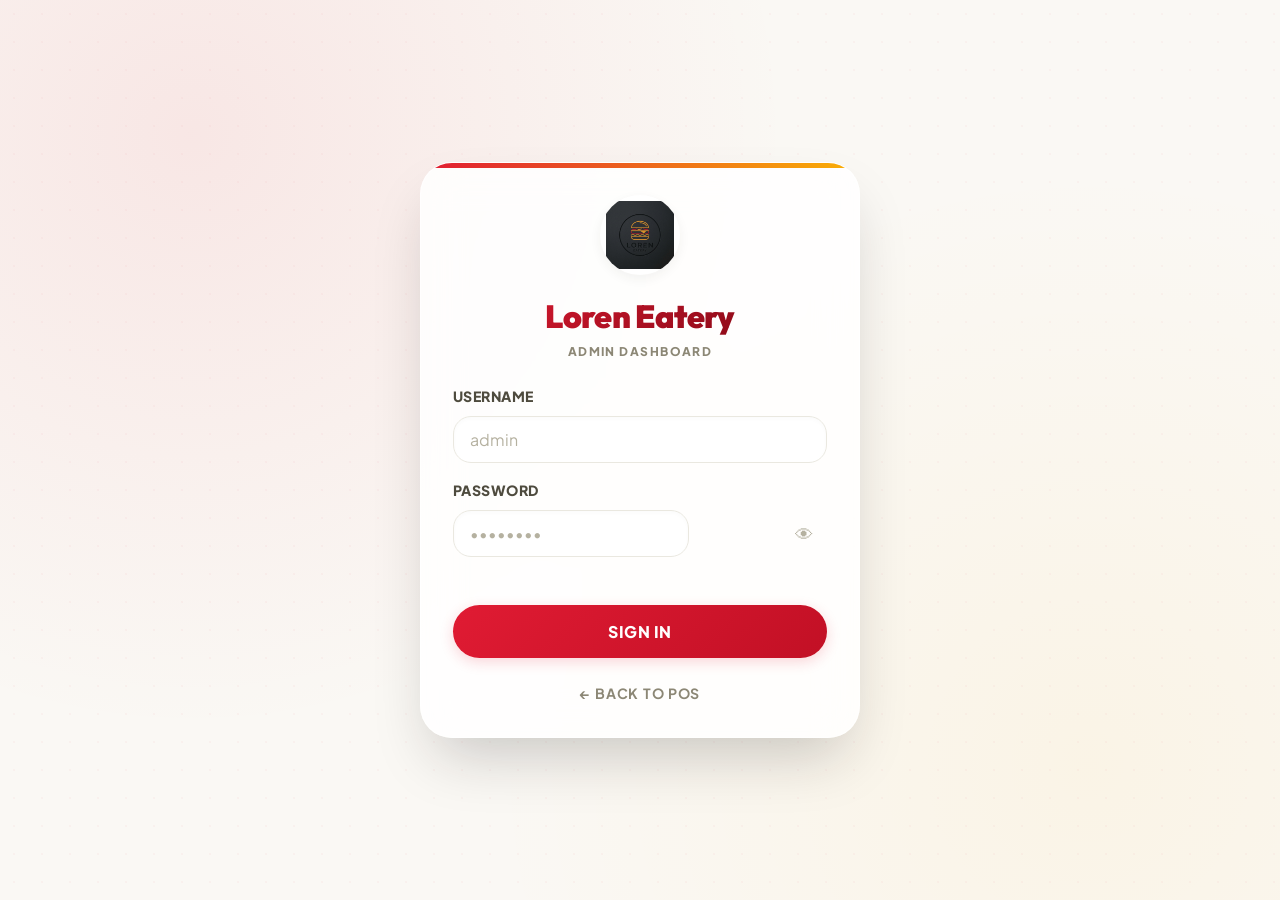
==== commit 89b7e49e: "updated" ====
--- a/admin/index.html
+++ b/admin/index.html
@@ -19,7 +19,7 @@
 ═════════════════════════════════════════════════════ -->
 <div id="loginPage" class="login-page">
   <div class="login-card glass-card-solid">
-    <div class="login-logo">🍔</div>
+    <div class="login-logo" style="overflow:hidden; display:flex; align-items:center; justify-content:center; width:80px; height:80px; margin:0 auto var(--space-4); background:white; border-radius:50%; box-shadow:var(--shadow-sm); padding:6px;"><img src="../assets/img/loren_logo.png" alt="Loren Eatery Logo" style="width:100%; height:100%; object-fit:contain;" /></div>
     <div class="login-title">Loren Eatery</div>
     <div class="login-sub">Admin Dashboard</div>
 
@@ -54,7 +54,9 @@
   <!-- ── Sidebar ──────────────────────────────────── -->
   <aside class="admin-sidebar" id="adminSidebar">
     <div class="admin-brand">
-      <span class="admin-brand-icon">🍔</span>
+      <span class="admin-brand-icon" style="overflow:hidden; display:flex; align-items:center; justify-content:center; padding: 4px;">
+        <img src="../assets/img/loren_logo.png" alt="Loren Eatery Logo" style="width:100%; height:100%; object-fit:contain;" />
+      </span>
       <span class="admin-brand-name">Loren Eatery</span>
     </div>
 
@@ -369,7 +371,7 @@
 <audio id="sndError"    src="../assets/sounds/error.mp3"   preload="auto"></audio>
 
 <!-- Scripts -->
-<script src="../assets/js/api.js"></script>
-<script src="../assets/js/admin.js"></script>
+<script src="../assets/js/api.js?v=4"></script>
+<script src="../assets/js/admin.js?v=4"></script>
 </body>
 </html>
--- a/assets/css/style.css
+++ b/assets/css/style.css
@@ -1,95 +1,96 @@
 /* ============================================================
-   Loren Eatery POS — Global Design System
-   Modern Fast Food Theme: Red · White · Gold
-   Inspired by McDonald's & Jollibee premium aesthetics
+   Loren Eatery POS — Global Core Design System
+   Modern Premium Theme: Crimson Red · Warm Amber · Frosted Glass
+   Sophisticated Kiosk Aesthetics
    ============================================================ */
 
-@import url('https://fonts.googleapis.com/css2?family=Poppins:wght@400;500;600;700;800;900&family=Nunito:wght@400;600;700;800;900&display=swap');
-
-/* ── CSS Variables ─────────────────────────────────── */
+@import url('https://fonts.googleapis.com/css2?family=Outfit:wght@300;400;500;600;700;800;900&family=Plus+Jakarta+Sans:wght@300;400;500;600;700;800&family=Nunito:wght@400;600;700;800;900&display=swap');
+
+/* ── Design Tokens & Variables ────────────────────── */
 :root {
-  /* Brand Colors */
-  --red-50:   #fff1f2;
-  --red-100:  #ffe4e6;
-  --red-200:  #fecdd3;
-  --red-300:  #fda4af;
-  --red-400:  #fb7185;
-  --red-500:  #e8001a;   /* Primary Brand Red */
-  --red-600:  #c90016;
-  --red-700:  #a80012;
-  --red-800:  #87000e;
-
-  --yellow-100: #fffbeb;
-  --yellow-200: #fef3c7;
-  --yellow-300: #fde68a;
-  --yellow-400: #FFC72C;  /* Gold Accent */
-  --yellow-500: #f59e0b;
-  --yellow-600: #d97706;
-
-  /* Neutrals */
+  /* Premium Culinary Palette (HSL & Hex) */
+  --red-50:   #fff5f5;
+  --red-100:  #ffe3e3;
+  --red-200:  #ffc9c9;
+  --red-300:  #ffa3a3;
+  --red-400:  #ff6b6b;
+  --red-500:  #e01b33;   /* Premium Crimson Red */
+  --red-600:  #c21025;
+  --red-700:  #9c0a1b;
+  --red-800:  #7a0612;
+
+  --yellow-100: #fff9db;
+  --yellow-200: #fff3bf;
+  --yellow-300: #ffec99;
+  --yellow-400: #fab005;  /* Rich Gourmet Amber Gold */
+  --yellow-500: #f08c00;
+  --yellow-600: #e07b00;
+
+  /* Elegant Neutrals */
   --white:      #ffffff;
-  --gray-50:    #fafafa;
-  --gray-100:   #f4f4f5;
-  --gray-200:   #e4e4e7;
-  --gray-300:   #d4d4d8;
-  --gray-400:   #a1a1aa;
-  --gray-500:   #71717a;
-  --gray-600:   #52525b;
-  --gray-700:   #3f3f46;
-  --gray-800:   #27272a;
-  --gray-900:   #18181b;
-
-  /* Warm background tint */
-  --bg-warm:    #fff8f5;
+  --gray-50:    #fcfbf9;  /* Soft Warm White */
+  --gray-100:   #f4f3ef;  /* Light Warm Gray */
+  --gray-200:   #eae8e0;
+  --gray-300:   #dcd9ce;
+  --gray-400:   #b5b1a0;
+  --gray-500:   #8c8775;
+  --gray-600:   #6b6657;
+  --gray-700:   #4e4b3e;
+  --gray-800:   #2d2b24;  /* Deep Charcoal Wood */
+  --gray-900:   #1a1915;
+
+  /* Surface Finishes */
+  --bg-warm:    #faf8f4;  /* Very inviting warm diner paper background */
   --bg-card:    #ffffff;
-
+  
   /* Status Colors */
-  --status-pending:   #f59e0b;
-  --status-preparing: #3b82f6;
-  --status-ready:     #10b981;
-  --status-completed: #059669;
-  --status-cancelled: #ef4444;
-
-  /* Shadows */
-  --shadow-xs:  0 1px 3px rgba(0,0,0,0.07), 0 1px 2px rgba(0,0,0,0.04);
-  --shadow-sm:  0 4px 6px -1px rgba(0,0,0,0.08), 0 2px 4px -1px rgba(0,0,0,0.04);
-  --shadow-md:  0 10px 15px -3px rgba(0,0,0,0.08), 0 4px 6px -2px rgba(0,0,0,0.04);
-  --shadow-lg:  0 20px 25px -5px rgba(0,0,0,0.1), 0 10px 10px -5px rgba(0,0,0,0.04);
-  --shadow-xl:  0 25px 50px -12px rgba(0,0,0,0.18);
-  --shadow-red: 0 8px 25px rgba(232,0,26,0.3);
-  --shadow-red-sm: 0 4px 12px rgba(232,0,26,0.2);
-
-  /* Radii */
-  --radius-xs:   6px;
-  --radius-sm:   10px;
-  --radius-md:   14px;
-  --radius-lg:   20px;
-  --radius-xl:   28px;
-  --radius-2xl:  36px;
+  --status-pending:   #f08c00;
+  --status-preparing: #1c7ed6;
+  --status-ready:     #0ca678;
+  --status-completed: #099268;
+  --status-cancelled: #f03e3e;
+
+  /* Premium Depth & Soft Glow Shadows */
+  --shadow-xs:  0 1px 4px rgba(45,43,36,0.04);
+  --shadow-sm:  0 4px 12px rgba(45,43,36,0.06);
+  --shadow-md:  0 10px 24px -4px rgba(45,43,36,0.08), 0 4px 10px -2px rgba(45,43,36,0.03);
+  --shadow-lg:  0 20px 40px -8px rgba(45,43,36,0.12), 0 8px 16px -4px rgba(45,43,36,0.04);
+  --shadow-xl:  0 30px 60px -15px rgba(26,25,21,0.22);
+  --shadow-red: 0 10px 30px rgba(224,27,51,0.28);
+  --shadow-red-sm: 0 4px 14px rgba(224,27,51,0.18);
+  --shadow-gold: 0 10px 25px rgba(250,176,5,0.25);
+
+  /* Curated Border Radii */
+  --radius-xs:   8px;
+  --radius-sm:   12px;
+  --radius-md:   18px;
+  --radius-lg:   24px;
+  --radius-xl:   32px;
+  --radius-2xl:  40px;
   --radius-full: 9999px;
 
-  /* Transitions */
+  /* Custom Easing Curves for Dynamic Micro-interactions */
   --ease-bounce: cubic-bezier(0.34, 1.56, 0.64, 1);
-  --ease-smooth: cubic-bezier(0.4, 0, 0.2, 1);
+  --ease-smooth: cubic-bezier(0.25, 1, 0.5, 1);
   --ease-out:    cubic-bezier(0, 0, 0.2, 1);
-  --duration-fast:   150ms;
-  --duration-normal: 250ms;
-  --duration-slow:   400ms;
-
-  /* Typography */
-  --font:        'Poppins', 'Segoe UI', system-ui, sans-serif;
-  --font-alt:    'Nunito', sans-serif;
+  --duration-fast:   120ms;
+  --duration-normal: 280ms;
+  --duration-slow:   450ms;
+
+  /* Premium Font Pairing */
+  --font:        'Plus Jakarta Sans', system-ui, sans-serif;
+  --font-display: 'Outfit', sans-serif;
   --font-mono:   'Courier New', monospace;
-  --font-size-xs:   0.72rem;
-  --font-size-sm:   0.85rem;
+  
+  --font-size-xs:   0.75rem;
+  --font-size-sm:   0.88rem;
   --font-size-base: 1rem;
-  --font-size-lg:   1.125rem;
-  --font-size-xl:   1.35rem;
-  --font-size-2xl:  1.65rem;
-  --font-size-3xl:  2.1rem;
-  --font-size-4xl:  2.8rem;
-
-  /* Spacing */
+  --font-size-lg:   1.15rem;
+  --font-size-xl:   1.4rem;
+  --font-size-2xl:  1.75rem;
+  --font-size-3xl:  2.3rem;
+  --font-size-4xl:  3.2rem;
+
   --space-1:  0.25rem;
   --space-2:  0.5rem;
   --space-3:  0.75rem;
@@ -101,7 +102,7 @@
   --space-12: 3rem;
 }
 
-/* ── Reset ─────────────────────────────────────────── */
+/* ── CSS Reset ────────────────────────────────────── */
 *, *::before, *::after { box-sizing: border-box; margin: 0; padding: 0; }
 html { font-size: 16px; scroll-behavior: smooth; -webkit-text-size-adjust: 100%; }
 body {
@@ -119,51 +120,81 @@
 input, textarea, select { font-family: var(--font); outline: none; }
 ul, ol { list-style: none; }
 
-/* ── Scrollbar ──────────────────────────────────────── */
-::-webkit-scrollbar { width: 6px; height: 6px; }
+/* ── Modern Custom Scrollbars ────────────────────────── */
+::-webkit-scrollbar { width: 8px; height: 8px; }
 ::-webkit-scrollbar-track { background: var(--gray-100); }
-::-webkit-scrollbar-thumb { background: var(--red-300); border-radius: var(--radius-full); }
-::-webkit-scrollbar-thumb:hover { background: var(--red-500); }
-
-/* ── POS Background — Warm dot pattern ─────────────── */
+::-webkit-scrollbar-thumb { 
+  background: var(--gray-300); 
+  border-radius: var(--radius-full);
+  border: 2px solid var(--gray-100);
+}
+::-webkit-scrollbar-thumb:hover { background: var(--red-400); }
+
+/* ── POS Background Pattern ────────────────────────── */
 .pos-bg {
   background-color: var(--bg-warm);
-  background-image: radial-gradient(circle, rgba(232,0,26,0.07) 1px, transparent 1px);
-  background-size: 28px 28px;
+  background-image: 
+    radial-gradient(circle, rgba(224,27,51,0.04) 1.2px, transparent 1.2px),
+    radial-gradient(circle, rgba(250,176,5,0.03) 1.2px, transparent 1.2px);
+  background-size: 32px 32px;
+  background-position: 0 0, 16px 16px;
   min-height: 100vh;
   position: relative;
 }
-/* Top red accent stripe */
+/* Multi-color top border glow line */
 .pos-bg::before {
   content: '';
   position: fixed;
-  top: 0; left: 0; right: 0; height: 4px;
+  top: 0; left: 0; right: 0; height: 5px;
   background: linear-gradient(90deg, var(--red-500), var(--yellow-400), var(--red-500));
   background-size: 200% 100%;
-  animation: shimmer 4s linear infinite;
-  z-index: 999;
-}
-
-/* ── Card ───────────────────────────────────────────── */
-.card {
-  background: var(--bg-card);
-  border-radius: var(--radius-lg);
+  animation: shimmer 5s linear infinite;
+  z-index: 1000;
+}
+
+/* ── Glassmorphic Utility Classes ──────────────────── */
+.glass-panel {
+  background: rgba(255, 255, 255, 0.72);
+  backdrop-filter: blur(20px);
+  -webkit-backdrop-filter: blur(20px);
+  border: 1px solid rgba(255, 255, 255, 0.45);
   box-shadow: var(--shadow-sm);
-  border: 1px solid var(--gray-100);
-}
-
-/* ── Buttons ────────────────────────────────────────── */
+}
+
+.glass-card {
+  background: rgba(255, 255, 255, 0.8);
+  backdrop-filter: blur(16px);
+  -webkit-backdrop-filter: blur(16px);
+  border: 1px solid rgba(255, 255, 255, 0.5);
+  box-shadow: var(--shadow-md);
+  transition: all var(--duration-normal) var(--ease-smooth);
+}
+.glass-card:hover {
+  background: rgba(255, 255, 255, 0.9);
+  box-shadow: var(--shadow-lg);
+}
+
+.glass-card-solid {
+  background: rgba(255, 255, 255, 0.95);
+  backdrop-filter: blur(24px);
+  -webkit-backdrop-filter: blur(24px);
+  border: 1px solid rgba(255, 255, 255, 0.6);
+  box-shadow: var(--shadow-xl);
+}
+
+/* ── Modern Premium Buttons ────────────────────────── */
 .btn {
   display: inline-flex; align-items: center; justify-content: center;
   gap: var(--space-2);
   padding: var(--space-3) var(--space-6);
   border-radius: var(--radius-full);
-  font-weight: 700; font-size: var(--font-size-sm);
+  font-weight: 800; font-size: var(--font-size-sm);
   transition: all var(--duration-normal) var(--ease-bounce);
   white-space: nowrap; user-select: none;
-  letter-spacing: 0.02em; position: relative; overflow: hidden;
-}
-.btn:active { transform: scale(0.96); }
+  letter-spacing: 0.03em; position: relative; overflow: hidden;
+  text-transform: uppercase;
+}
+.btn:active { transform: scale(0.95); }
 
 .btn-primary {
   background: linear-gradient(135deg, var(--red-500), var(--red-600));
@@ -177,58 +208,86 @@
 
 .btn-secondary {
   background: linear-gradient(135deg, var(--yellow-400), var(--yellow-500));
-  color: var(--gray-900); box-shadow: 0 4px 12px rgba(255,199,44,0.4);
-}
-.btn-secondary:hover { transform: translateY(-2px); box-shadow: 0 8px 20px rgba(255,199,44,0.5); }
+  color: var(--gray-900); box-shadow: var(--shadow-gold);
+}
+.btn-secondary:hover { 
+  transform: translateY(-2px); 
+  box-shadow: 0 12px 25px rgba(250,176,5,0.4); 
+}
 
 .btn-ghost {
-  background: white; border: 1.5px solid var(--gray-200);
+  background: rgba(255, 255, 255, 0.85); 
+  border: 1.5px solid var(--gray-200);
   color: var(--gray-700);
 }
-.btn-ghost:hover { border-color: var(--red-400); color: var(--red-500); background: var(--red-50); }
-
-.btn-danger  { background: linear-gradient(135deg, #ef4444, #dc2626); color: white; }
-.btn-danger:hover { transform: translateY(-1px); box-shadow: 0 8px 20px rgba(239,68,68,0.4); }
-
-.btn-success { background: linear-gradient(135deg, #10b981, #059669); color: white; }
-.btn-success:hover { transform: translateY(-1px); box-shadow: 0 8px 20px rgba(16,185,129,0.4); }
-
-.btn-lg   { padding: var(--space-4) var(--space-8); font-size: var(--font-size-lg); }
+.btn-ghost:hover { 
+  border-color: var(--red-300); 
+  color: var(--red-500); 
+  background: var(--red-50); 
+  transform: translateY(-1px);
+}
+
+.btn-danger  { 
+  background: linear-gradient(135deg, #ff6b6b, #fa5252); 
+  color: white; 
+  box-shadow: 0 4px 14px rgba(250,82,82,0.25);
+}
+.btn-danger:hover { 
+  transform: translateY(-1px); 
+  box-shadow: 0 8px 20px rgba(250,82,82,0.4); 
+}
+
+.btn-success { 
+  background: linear-gradient(135deg, #12b886, #0ca678); 
+  color: white;
+  box-shadow: 0 4px 14px rgba(12,166,120,0.25);
+}
+.btn-success:hover { 
+  transform: translateY(-1px); 
+  box-shadow: 0 8px 20px rgba(12,166,120,0.4); 
+}
+
+.btn-lg   { padding: var(--space-4) var(--space-8); font-size: 1rem; }
 .btn-sm   { padding: var(--space-2) var(--space-4); font-size: var(--font-size-xs); }
-.btn-icon { padding: var(--space-2); width: 38px; height: 38px; border-radius: var(--radius-full); }
+.btn-icon { padding: var(--space-2); width: 42px; height: 42px; border-radius: var(--radius-full); }
 .btn-block { width: 100%; }
 
-/* ── Qty Buttons ────────────────────────────────────── */
+/* ── Modern Premium Quantity Controls ────────────────── */
 .qty-btn {
-  width: 34px; height: 34px; border-radius: var(--radius-full);
-  font-size: 1.2rem; font-weight: 800;
+  width: 36px; height: 36px; border-radius: var(--radius-full);
+  font-size: 1.3rem; font-weight: 800;
   display: inline-flex; align-items: center; justify-content: center;
   transition: all var(--duration-fast) var(--ease-bounce);
   border: none; user-select: none;
+  font-family: var(--font-display);
 }
 .qty-btn-add { background: var(--red-500); color: white; box-shadow: var(--shadow-red-sm); }
-.qty-btn-add:hover { background: var(--red-600); transform: scale(1.1); }
-.qty-btn-sub { background: var(--gray-100); color: var(--gray-700); border: 1.5px solid var(--gray-200); }
-.qty-btn-sub:hover { background: var(--gray-200); transform: scale(1.05); }
-.qty-value { min-width: 28px; text-align: center; font-weight: 800; font-size: 1rem; color: var(--gray-800); }
-
-/* ── Status Badges ──────────────────────────────────── */
+.qty-btn-add:hover { background: var(--red-600); transform: scale(1.1); box-shadow: var(--shadow-red); }
+.qty-btn-sub { background: var(--gray-100); color: var(--gray-600); border: 1.5px solid var(--gray-200); }
+.qty-btn-sub:hover { background: var(--gray-200); transform: scale(1.08); }
+.qty-value { min-width: 30px; text-align: center; font-weight: 800; font-size: 1.15rem; color: var(--gray-800); font-family: var(--font-display); }
+
+/* ── High-Contrast Status Badges ───────────────────── */
 .badge {
-  display: inline-flex; align-items: center; gap: 5px;
-  padding: 3px 10px; border-radius: var(--radius-full);
-  font-size: var(--font-size-xs); font-weight: 700;
-  letter-spacing: 0.05em; text-transform: uppercase;
-}
-.badge-pending    { background: #fffbeb; color: #92400e; border: 1px solid #fde68a; }
-.badge-preparing  { background: #eff6ff; color: #1e40af; border: 1px solid #bfdbfe; }
-.badge-ready      { background: #ecfdf5; color: #065f46; border: 1px solid #6ee7b7; }
-.badge-completed  { background: #f0fdf4; color: #166534; border: 1px solid #86efac; }
-.badge-cancelled  { background: #fef2f2; color: #991b1b; border: 1px solid #fca5a5; }
-.badge-bestseller { background: linear-gradient(135deg, var(--yellow-400), var(--yellow-500)); color: var(--gray-900); }
-
-/* ── Form Elements ──────────────────────────────────── */
+  display: inline-flex; align-items: center; gap: 6px;
+  padding: 4px 12px; border-radius: var(--radius-full);
+  font-size: 0.72rem; font-weight: 800;
+  letter-spacing: 0.06em; text-transform: uppercase;
+}
+.badge-pending    { background: #fff9db; color: #b07a00; border: 1px solid #ffe066; }
+.badge-preparing  { background: #e7f5ff; color: #1c7ed6; border: 1px solid #a5d8ff; }
+.badge-ready      { background: #e6fcf5; color: #0ca678; border: 1px solid #96f2d7; }
+.badge-completed  { background: #ebfbee; color: #2b8a3e; border: 1px solid #b2f2bb; }
+.badge-cancelled  { background: #fff5f5; color: #c92a2a; border: 1px solid #ffc9c9; }
+.badge-bestseller { 
+  background: linear-gradient(135deg, var(--yellow-400), var(--yellow-500)); 
+  color: var(--gray-900);
+  box-shadow: 0 2px 8px rgba(250,176,5,0.4);
+}
+
+/* ── Modern Premium Form Controls ──────────────────── */
 .form-group { display: flex; flex-direction: column; gap: var(--space-2); margin-bottom: var(--space-4); }
-.form-label { font-weight: 700; font-size: var(--font-size-sm); color: var(--gray-700); letter-spacing: 0.02em; }
+.form-label { font-weight: 800; font-size: var(--font-size-sm); color: var(--gray-700); letter-spacing: 0.03em; text-transform: uppercase; }
 
 .form-input {
   padding: var(--space-3) var(--space-4);
@@ -236,11 +295,13 @@
   border-radius: var(--radius-md);
   font-size: var(--font-size-base);
   background: white; color: var(--gray-900);
-  transition: border-color var(--duration-fast), box-shadow var(--duration-fast);
+  transition: all var(--duration-fast);
+  box-shadow: inset 0 2px 4px rgba(45,43,36,0.02);
 }
 .form-input:focus {
   border-color: var(--red-400);
-  box-shadow: 0 0 0 3px rgba(232,0,26,0.1);
+  background: white;
+  box-shadow: 0 0 0 4px rgba(224,27,51,0.08), inset 0 2px 4px rgba(45,43,36,0.02);
 }
 .form-input::placeholder { color: var(--gray-400); }
 
@@ -249,17 +310,22 @@
   border: 1.5px solid var(--gray-200); border-radius: var(--radius-md);
   font-size: var(--font-size-base); background: white; color: var(--gray-900);
   cursor: pointer; appearance: none;
-  background-image: url("data:image/svg+xml,%3Csvg xmlns='http://www.w3.org/2000/svg' width='12' height='8' viewBox='0 0 12 8'%3E%3Cpath fill='%23e8001a' d='M1 1l5 5 5-5'/%3E%3C/svg%3E");
-  background-repeat: no-repeat; background-position: right 14px center; padding-right: 40px;
+  background-image: url("data:image/svg+xml,%3Csvg xmlns='http://www.w3.org/2000/svg' width='12' height='8' viewBox='0 0 12 8'%3E%3Cpath fill='%23e01b33' d='M1 1l5 5 5-5'/%3E%3C/svg%3E");
+  background-repeat: no-repeat; background-position: right 16px center; padding-right: 42px;
   transition: all var(--duration-fast);
-}
-.form-select:focus { border-color: var(--red-400); box-shadow: 0 0 0 3px rgba(232,0,26,0.1); }
-
-/* ── Modal Overlay ──────────────────────────────────── */
+  box-shadow: inset 0 2px 4px rgba(45,43,36,0.02);
+}
+.form-select:focus { 
+  border-color: var(--red-400); 
+  box-shadow: 0 0 0 4px rgba(224,27,51,0.08); 
+}
+
+/* ── Frosted Overlay & Modern Modals ────────────────── */
 .modal-overlay {
   position: fixed; inset: 0;
-  background: rgba(0,0,0,0.45);
-  backdrop-filter: blur(6px);
+  background: rgba(45,43,36,0.45);
+  backdrop-filter: blur(12px);
+  -webkit-backdrop-filter: blur(12px);
   z-index: 1000; display: flex;
   align-items: center; justify-content: center;
   padding: var(--space-4); opacity: 0; pointer-events: none;
@@ -271,9 +337,9 @@
   background: white; border-radius: var(--radius-xl);
   box-shadow: var(--shadow-xl); width: 100%;
   max-width: 560px; max-height: 92vh; overflow-y: auto;
-  transform: scale(0.92) translateY(30px);
+  transform: scale(0.92) translateY(40px);
   transition: transform var(--duration-slow) var(--ease-bounce);
-  border: 1px solid var(--gray-100);
+  border: 1px solid rgba(255, 255, 255, 0.6);
 }
 .modal-overlay.active .modal-box { transform: scale(1) translateY(0); }
 
@@ -281,18 +347,19 @@
   padding: var(--space-5) var(--space-6);
   border-bottom: 1.5px solid var(--gray-100);
   display: flex; align-items: center; justify-content: space-between;
-  position: sticky; top: 0; background: white; z-index: 1;
+  position: sticky; top: 0; background: rgba(255, 255, 255, 0.9);
+  backdrop-filter: blur(10px); z-index: 5;
   border-radius: var(--radius-xl) var(--radius-xl) 0 0;
 }
-.modal-title { font-size: var(--font-size-xl); font-weight: 800; color: var(--gray-900); }
+.modal-title { font-family: var(--font-display); font-size: var(--font-size-xl); font-weight: 800; color: var(--gray-900); }
 .modal-close {
-  width: 36px; height: 36px; border-radius: var(--radius-full);
+  width: 38px; height: 38px; border-radius: var(--radius-full);
   background: var(--gray-100); border: none;
   display: flex; align-items: center; justify-content: center;
-  font-size: 1rem; color: var(--gray-500); cursor: pointer;
+  font-size: 1.1rem; color: var(--gray-500); cursor: pointer;
   transition: all var(--duration-fast);
 }
-.modal-close:hover { background: var(--red-100); color: var(--red-500); }
+.modal-close:hover { background: var(--red-50); color: var(--red-500); transform: rotate(90deg); }
 .modal-body { padding: var(--space-6); }
 .modal-footer {
   padding: var(--space-4) var(--space-6);
@@ -302,110 +369,121 @@
   border-radius: 0 0 var(--radius-xl) var(--radius-xl);
 }
 
-/* ── Bottom Sheet ────────────────────────────────────── */
+/* ── Frosted Bottom Sheet Cart ────────────────────────── */
 .bottom-sheet-overlay {
-  position: fixed; inset: 0; background: rgba(0,0,0,0.4);
-  backdrop-filter: blur(4px); z-index: 900;
+  position: fixed; inset: 0; 
+  background: rgba(45,43,36,0.35);
+  backdrop-filter: blur(8px); z-index: 900;
   opacity: 0; pointer-events: none; transition: opacity var(--duration-normal);
 }
 .bottom-sheet-overlay.active { opacity: 1; pointer-events: all; }
+
 .bottom-sheet {
   position: fixed; bottom: 0; left: 0; right: 0;
-  background: white; border-radius: var(--radius-xl) var(--radius-xl) 0 0;
-  border-top: 2px solid var(--red-100);
-  box-shadow: 0 -10px 40px rgba(0,0,0,0.12);
+  background: rgba(255, 255, 255, 0.94); 
+  backdrop-filter: blur(30px);
+  -webkit-backdrop-filter: blur(30px);
+  border-radius: var(--radius-xl) var(--radius-xl) 0 0;
+  border-top: 2px solid rgba(255, 255, 255, 0.6);
+  box-shadow: 0 -12px 50px rgba(45,43,36,0.15);
   z-index: 910; transform: translateY(100%);
   transition: transform var(--duration-slow) var(--ease-bounce);
   max-height: 88vh; display: flex; flex-direction: column;
 }
 .bottom-sheet.active { transform: translateY(0); }
 .bottom-sheet-handle {
-  width: 42px; height: 4px;
-  background: var(--gray-200); border-radius: var(--radius-full);
-  margin: var(--space-3) auto var(--space-2); flex-shrink: 0;
+  width: 46px; height: 5px;
+  background: var(--gray-300); border-radius: var(--radius-full);
+  margin: var(--space-3) auto var(--space-1); flex-shrink: 0;
 }
 .bottom-sheet-header {
   padding: var(--space-4) var(--space-6);
-  border-bottom: 1.5px solid var(--gray-100);
+  border-bottom: 1.5px solid rgba(0, 0, 0, 0.05);
   display: flex; align-items: center; justify-content: space-between; flex-shrink: 0;
 }
 .bottom-sheet-body { overflow-y: auto; flex: 1; padding: var(--space-4) var(--space-6); }
 .bottom-sheet-footer {
-  padding: var(--space-4) var(--space-6);
-  border-top: 1.5px solid var(--gray-100); flex-shrink: 0;
-  background: var(--gray-50);
-}
-
-/* ── Floating Cart Pill ─────────────────────────────── */
+  padding: var(--space-5) var(--space-6);
+  border-top: 1.5px solid rgba(0, 0, 0, 0.05); flex-shrink: 0;
+  background: rgba(255, 255, 255, 0.6);
+}
+
+/* ── Modern Floating Kiosk Cart Pill ──────────────────── */
 .cart-pill {
   position: fixed; bottom: var(--space-6); left: 50%;
   transform: translateX(-50%) translateY(120px);
-  background: linear-gradient(135deg, var(--red-500), var(--red-600));
+  background: linear-gradient(135deg, var(--red-500) 0%, var(--red-600) 100%);
   color: white; border-radius: var(--radius-full);
-  padding: var(--space-3) var(--space-5);
+  padding: var(--space-3) var(--space-6);
   display: flex; align-items: center; gap: var(--space-4);
   box-shadow: var(--shadow-red); cursor: pointer; z-index: 800;
-  min-width: 260px; max-width: 420px; width: max-content;
+  min-width: 280px; max-width: 440px; width: max-content;
   transition: transform var(--duration-slow) var(--ease-bounce), box-shadow var(--duration-normal);
-  user-select: none; border: 2px solid rgba(255,255,255,0.25);
+  user-select: none; border: 2px solid rgba(255,255,255,0.3);
 }
 .cart-pill.visible { transform: translateX(-50%) translateY(0); }
-.cart-pill:hover   { transform: translateX(-50%) translateY(-4px); box-shadow: 0 12px 35px rgba(232,0,26,0.5); }
+.cart-pill:hover   { transform: translateX(-50%) translateY(-6px); box-shadow: 0 16px 40px rgba(224,27,51,0.55); }
 .cart-pill-count {
   background: white; color: var(--red-600);
-  border-radius: var(--radius-full); width: 30px; height: 30px;
+  border-radius: var(--radius-full); width: 32px; height: 32px;
   display: flex; align-items: center; justify-content: center;
   font-weight: 900; font-size: var(--font-size-sm); flex-shrink: 0;
-}
-.cart-pill-label { font-weight: 700; font-size: var(--font-size-sm); flex: 1; }
-.cart-pill-price { font-weight: 900; font-size: var(--font-size-lg); }
-.cart-pill-arrow { font-size: 1.2rem; opacity: 0.85; }
-
-/* ── Toast ──────────────────────────────────────────── */
+  font-family: var(--font-display);
+  box-shadow: 0 2px 6px rgba(0,0,0,0.1);
+}
+.cart-pill-label { font-weight: 800; font-size: var(--font-size-sm); flex: 1; letter-spacing: 0.04em; text-transform: uppercase; }
+.cart-pill-price { font-weight: 900; font-size: var(--font-size-lg); font-family: var(--font-display); }
+.cart-pill-arrow { font-size: 1.3rem; opacity: 0.85; transition: transform var(--duration-fast); }
+.cart-pill:hover .cart-pill-arrow { transform: translateX(3px); }
+
+/* ── Modern Premium Toasts ────────────────────────── */
 .toast-container {
   position: fixed; top: var(--space-6); right: var(--space-6);
   z-index: 9999; display: flex; flex-direction: column;
   gap: var(--space-3); pointer-events: none;
 }
 .toast {
-  background: white; border-radius: var(--radius-md);
+  background: rgba(255, 255, 255, 0.95); border-radius: var(--radius-md);
   padding: var(--space-4) var(--space-5); box-shadow: var(--shadow-lg);
   display: flex; align-items: center; gap: var(--space-3);
-  min-width: 280px; max-width: 360px; pointer-events: all;
-  border: 1px solid var(--gray-100); border-left: 4px solid var(--gray-300);
+  min-width: 300px; max-width: 380px; pointer-events: all;
+  border: 1px solid rgba(0, 0, 0, 0.06); border-left: 5px solid var(--gray-400);
   transform: translateX(120%); transition: transform var(--duration-slow) var(--ease-bounce);
+  backdrop-filter: blur(10px);
 }
 .toast.show { transform: translateX(0); }
 .toast.toast-success { border-left-color: var(--status-ready); }
 .toast.toast-error   { border-left-color: var(--red-500); }
 .toast.toast-info    { border-left-color: var(--yellow-400); }
-.toast-icon { font-size: 1.4rem; flex-shrink: 0; }
-.toast-msg  { font-weight: 600; font-size: var(--font-size-sm); color: var(--gray-800); }
-
-/* ── Spinner ────────────────────────────────────────── */
+.toast-icon { font-size: 1.5rem; flex-shrink: 0; }
+.toast-msg  { font-weight: 700; font-size: var(--font-size-sm); color: var(--gray-900); }
+
+/* ── Spinner ───────────────────────────────────────── */
 .spinner {
-  width: 38px; height: 38px;
-  border: 3px solid var(--red-100);
+  width: 42px; height: 42px;
+  border: 3.5px solid var(--red-100);
   border-top-color: var(--red-500);
   border-radius: 50%;
-  animation: spin 0.7s linear infinite;
+  animation: spin 0.8s cubic-bezier(0.5, 0.1, 0.1, 0.9) infinite;
 }
 @keyframes spin { to { transform: rotate(360deg); } }
 
-/* ── Offline Banner ─────────────────────────────────── */
+/* ── Offline Banner ────────────────────────────────── */
 .offline-banner {
   position: fixed; top: 0; left: 0; right: 0;
-  background: linear-gradient(90deg, #f59e0b, #d97706);
+  background: linear-gradient(90deg, #f08c00, #e07b00);
   color: white; text-align: center;
-  padding: var(--space-3); font-weight: 700;
+  padding: var(--space-3); font-weight: 800;
   font-size: var(--font-size-sm); z-index: 9990;
   transform: translateY(-100%); transition: transform var(--duration-normal);
+  box-shadow: 0 4px 12px rgba(224,123,0,0.25);
+  letter-spacing: 0.02em;
 }
 .offline-banner.visible { transform: translateY(0); }
 
-/* ── Animations ─────────────────────────────────────── */
+/* ── Advanced Keyframe Animations ──────────────────── */
 @keyframes fadeInUp {
-  from { opacity: 0; transform: translateY(20px); }
+  from { opacity: 0; transform: translateY(28px); }
   to   { opacity: 1; transform: translateY(0); }
 }
 @keyframes fadeIn {
@@ -413,12 +491,12 @@
   to   { opacity: 1; }
 }
 @keyframes slideInLeft {
-  from { opacity: 0; transform: translateX(-20px); }
+  from { opacity: 0; transform: translateX(-30px); }
   to   { opacity: 1; transform: translateX(0); }
 }
 @keyframes pulse {
   0%, 100% { transform: scale(1); }
-  50%       { transform: scale(1.05); }
+  50%       { transform: scale(1.04); }
 }
 @keyframes bounce {
   0%, 100% { transform: translateY(0); }
@@ -426,8 +504,8 @@
   60%       { transform: translateY(-3px); }
 }
 @keyframes popIn {
-  0%   { transform: scale(0.7); opacity: 0; }
-  75%  { transform: scale(1.05); }
+  0%   { transform: scale(0.6); opacity: 0; }
+  75%  { transform: scale(1.06); }
   100% { transform: scale(1); opacity: 1; }
 }
 @keyframes shimmer {
@@ -437,31 +515,50 @@
 }
 @keyframes wiggle {
   0%, 100% { transform: rotate(0deg); }
-  25%       { transform: rotate(-5deg); }
-  75%       { transform: rotate(5deg); }
+  25%       { transform: rotate(-6deg); }
+  75%       { transform: rotate(6deg); }
+}
+@keyframes flyToCart {
+  0% {
+    transform: scale(1);
+    opacity: 1;
+  }
+  50% {
+    transform: scale(0.65) translate(40px, -60px);
+    opacity: 0.95;
+  }
+  100% {
+    transform: scale(0.1) translate(var(--fly-x, 150px), var(--fly-y, 350px));
+    opacity: 0.1;
+  }
 }
 
 .animate-fadeInUp { animation: fadeInUp var(--duration-slow) var(--ease-smooth) both; }
 .animate-popIn    { animation: popIn var(--duration-normal) var(--ease-bounce) both; }
-.delay-1 { animation-delay: 0.05s; }
-.delay-2 { animation-delay: 0.10s; }
-.delay-3 { animation-delay: 0.15s; }
-.delay-4 { animation-delay: 0.20s; }
-
-/* ── Skeleton ───────────────────────────────────────── */
+.delay-1 { animation-delay: 0.06s; }
+.delay-2 { animation-delay: 0.12s; }
+.delay-3 { animation-delay: 0.18s; }
+.delay-4 { animation-delay: 0.24s; }
+
+/* ── Loading Skeleton ──────────────────────────────── */
 .skeleton {
   background: linear-gradient(90deg, var(--gray-100) 25%, var(--gray-200) 50%, var(--gray-100) 75%);
-  background-size: 400px 100%; animation: shimmer 1.4s infinite;
+  background-size: 400px 100%; animation: shimmer 1.5s infinite;
   border-radius: var(--radius-sm);
 }
 
-/* ── Utilities ──────────────────────────────────────── */
+/* ── Utility Layout Helpers ───────────────────────── */
 .hidden  { display: none !important; }
 .sr-only { position: absolute; width: 1px; height: 1px; overflow: hidden; clip: rect(0,0,0,0); }
 
 @media (max-width: 768px) {
   .hide-mobile { display: none !important; }
-  :root { --font-size-base: 0.95rem; }
+  :root { 
+    --font-size-base: 0.94rem; 
+    --font-size-xl: 1.25rem;
+    --font-size-2xl: 1.5rem;
+    --font-size-3xl: 2rem;
+  }
 }
 @media (min-width: 769px) {
   .hide-desktop { display: none !important; }
--- a/assets/css/admin.css
+++ b/assets/css/admin.css
@@ -1,165 +1,190 @@
 /* ============================================================
-   Loren Eatery POS — Admin Dashboard
-   Modern Red/White Clean Professional Theme
+   Loren Eatery POS — Admin Dashboard Stylesheet
+   Modern Premium Interface: Crimson Red, Frosted Glass, Sleek Dark
    ============================================================ */
 
-.admin-body { background: var(--gray-50); overflow: hidden; }
-
-/* ── Login ─────────────────────────────────────────── */
+.admin-body { background: var(--bg-warm); overflow: hidden; }
+
+/* ── Sleek Modern Login Page ───────────────────────── */
 .login-page {
   position: fixed; inset: 0; display: flex;
   align-items: center; justify-content: center;
   background:
-    radial-gradient(circle at 20% 20%, rgba(232,0,26,0.08) 0%, transparent 50%),
-    radial-gradient(circle at 80% 80%, rgba(255,199,44,0.07) 0%, transparent 50%),
+    radial-gradient(circle at 10% 10%, rgba(224,27,51,0.06) 0%, transparent 45%),
+    radial-gradient(circle at 90% 90%, rgba(250,176,5,0.05) 0%, transparent 45%),
     var(--bg-warm);
-  background-image: radial-gradient(circle, rgba(232,0,26,0.06) 1px, transparent 1px),
-    radial-gradient(circle at 20% 20%, rgba(232,0,26,0.08) 0%, transparent 50%),
-    radial-gradient(circle at 80% 80%, rgba(255,199,44,0.07) 0%, transparent 50%);
-  background-size: 24px 24px, 100% 100%, 100% 100%;
+  background-image: 
+    radial-gradient(circle, rgba(224,27,51,0.03) 1.2px, transparent 1.2px),
+    radial-gradient(circle at 15% 15%, rgba(224,27,51,0.08) 0%, transparent 45%),
+    radial-gradient(circle at 85% 85%, rgba(250,176,5,0.06) 0%, transparent 45%);
+  background-size: 28px 28px, 100% 100%, 100% 100%;
   z-index: 2000;
 }
 .login-card {
-  width: 100%; max-width: 420px;
-  background: white; border-radius: var(--radius-xl);
-  box-shadow: var(--shadow-xl); border: 1px solid var(--gray-100);
+  width: 100%; max-width: 440px;
+  background: rgba(255, 255, 255, 0.85); 
+  border-radius: var(--radius-xl);
+  backdrop-filter: blur(20px);
+  -webkit-backdrop-filter: blur(20px);
+  box-shadow: var(--shadow-xl); border: 1.5px solid rgba(255, 255, 255, 0.6);
   padding: var(--space-8); text-align: center;
   animation: popIn var(--duration-slow) var(--ease-bounce);
   overflow: hidden; position: relative;
 }
-/* Red top stripe */
+/* Shimmer top crimson gold accent line */
 .login-card::before {
   content: '';
   position: absolute; top: 0; left: 0; right: 0; height: 5px;
   background: linear-gradient(90deg, var(--red-500), var(--yellow-400), var(--red-500));
   background-size: 200% 100%;
-  animation: shimmer 3s linear infinite;
+  animation: shimmer 4s linear infinite;
 }
 .login-logo {
   font-size: 3.5rem; margin-bottom: var(--space-3);
-  animation: bounce 2s ease-in-out infinite;
-}
-.login-title { font-size: var(--font-size-2xl); font-weight: 900; color: var(--red-500); letter-spacing: -0.01em; }
-.login-sub   { font-size: var(--font-size-sm); color: var(--gray-500); margin-bottom: var(--space-6); font-weight: 600; }
+  display: flex; justify-content: center;
+}
+.login-title { 
+  font-family: var(--font-display);
+  font-size: 2rem; font-weight: 900; 
+  letter-spacing: -0.02em;
+  background: linear-gradient(135deg, var(--red-500), var(--red-800));
+  -webkit-background-clip: text;
+  -webkit-text-fill-color: transparent;
+}
+.login-sub { 
+  font-size: var(--font-size-xs); color: var(--gray-500); 
+  margin-bottom: var(--space-6); font-weight: 800; 
+  text-transform: uppercase; letter-spacing: 0.12em;
+}
 .login-form  { text-align: left; }
 .pw-wrap     { position: relative; }
 .pw-toggle {
-  position: absolute; right: 12px; top: 50%; transform: translateY(-50%);
+  position: absolute; right: 14px; top: 50%; transform: translateY(-50%);
   background: none; border: none; color: var(--gray-400); cursor: pointer;
-  transition: color var(--duration-fast); font-size: 1.1rem;
+  transition: color var(--duration-fast); font-size: 1.15rem;
 }
 .pw-toggle:hover { color: var(--red-500); }
 .login-error {
-  color: var(--red-500); font-size: var(--font-size-sm); font-weight: 700;
+  color: var(--red-500); font-size: var(--font-size-sm); font-weight: 800;
   margin-bottom: var(--space-4); min-height: 1.2em; text-align: center;
 }
 .login-back {
   display: block; margin-top: var(--space-6); font-size: var(--font-size-sm);
-  color: var(--gray-400); transition: color var(--duration-fast); font-weight: 600;
+  color: var(--gray-500); transition: color var(--duration-fast); font-weight: 700;
+  text-transform: uppercase; letter-spacing: 0.05em;
 }
 .login-back:hover { color: var(--red-500); }
 
-/* ── Admin Layout ──────────────────────────────────── */
+/* ── Admin Dashboard Layout ────────────────────────── */
 .admin-layout { display: flex; height: 100vh; width: 100vw; }
 
-/* ── Sidebar ───────────────────────────────────────── */
+/* ── Modern Premium Sidebar ────────────────────────── */
 .admin-sidebar {
-  width: 270px;
-  background: white; border-right: 1.5px solid var(--gray-100);
+  width: 280px;
+  background: rgba(255, 255, 255, 0.9);
+  backdrop-filter: blur(16px);
+  border-right: 1.5px solid rgba(0, 0, 0, 0.04);
   display: flex; flex-direction: column;
   z-index: 1100;
   transition: transform var(--duration-normal) var(--ease-smooth);
-  box-shadow: 4px 0 20px rgba(0,0,0,0.05);
+  box-shadow: 4px 0 30px rgba(45,43,36,0.02);
 }
 .admin-brand {
   padding: var(--space-5) var(--space-6);
   display: flex; align-items: center; gap: var(--space-3);
-  border-bottom: 1.5px solid var(--gray-100);
-  background: linear-gradient(135deg, var(--red-500), var(--red-600));
+  border-bottom: 1.5px solid rgba(0, 0, 0, 0.04);
+  background: linear-gradient(135deg, var(--red-500) 0%, var(--red-600) 100%);
+  color: white;
+  box-shadow: 0 4px 20px rgba(224,27,51,0.1);
 }
 .admin-brand-icon {
-  font-size: 1.8rem; width: 46px; height: 46px;
+  font-size: 1.6rem; width: 44px; height: 44px;
   background: rgba(255,255,255,0.2);
   border-radius: var(--radius-md);
   display: flex; align-items: center; justify-content: center;
   border: 1.5px solid rgba(255,255,255,0.3);
 }
-.admin-brand-name { font-size: var(--font-size-lg); font-weight: 900; color: white; letter-spacing: -0.01em; }
-.admin-brand-sub  { font-size: var(--font-size-xs); color: rgba(255,255,255,0.75); font-weight: 600; }
+.admin-brand-name { 
+  font-family: var(--font-display);
+  font-size: 1.15rem; font-weight: 900; 
+  color: white; letter-spacing: -0.01em; 
+}
 
 .admin-nav {
-  flex: 1; padding: var(--space-4); display: flex;
+  flex: 1; padding: var(--space-5) var(--space-4); display: flex;
   flex-direction: column; gap: var(--space-1); overflow-y: auto;
-}
-.admin-nav-group-label {
-  font-size: var(--font-size-xs); font-weight: 800;
-  text-transform: uppercase; letter-spacing: 0.12em;
-  color: var(--gray-400); padding: var(--space-3) var(--space-3) var(--space-1);
-  margin-top: var(--space-2);
 }
 .admin-nav-item {
   display: flex; align-items: center; gap: var(--space-3);
   padding: var(--space-3) var(--space-4);
   border-radius: var(--radius-md);
   background: transparent; border: 1.5px solid transparent;
-  color: var(--gray-600); font-weight: 600; font-size: var(--font-size-sm);
+  color: var(--gray-600); font-weight: 700; font-size: var(--font-size-sm);
   transition: all var(--duration-fast);
   text-align: left; width: 100%;
 }
-.admin-nav-item:hover { background: var(--red-50); color: var(--red-500); border-color: var(--red-100); }
+.admin-nav-item:hover { 
+  background: rgba(224, 27, 51, 0.04); 
+  color: var(--red-600); 
+  border-color: rgba(224, 27, 51, 0.08); 
+}
 .admin-nav-item.active {
-  background: linear-gradient(135deg, var(--red-50), #fff5f5);
-  color: var(--red-600); border-color: var(--red-200);
-  font-weight: 700;
+  background: linear-gradient(135deg, rgba(224, 27, 51, 0.05) 0%, rgba(224, 27, 51, 0.02) 100%);
+  color: var(--red-600); border-color: rgba(224, 27, 51, 0.15);
+  font-weight: 800;
   box-shadow: var(--shadow-xs);
 }
-.nav-icon { font-size: 1.2rem; width: 24px; text-align: center; }
+.nav-icon { font-size: 1.25rem; width: 24px; text-align: center; }
 .nav-badge {
   margin-left: auto; background: var(--red-500); color: white;
-  font-size: var(--font-size-xs); padding: 2px 8px;
-  border-radius: var(--radius-full); font-weight: 800;
-  box-shadow: 0 2px 8px rgba(232,0,26,0.35);
+  font-size: 0.7rem; padding: 2px 8px;
+  border-radius: var(--radius-full); font-weight: 900;
+  box-shadow: 0 4px 10px rgba(224,27,51,0.3);
+  font-family: var(--font-display);
 }
 
 .admin-sidebar-footer {
-  padding: var(--space-4); border-top: 1.5px solid var(--gray-100);
-  background: var(--gray-50);
+  padding: var(--space-4); border-top: 1.5px solid rgba(0, 0, 0, 0.04);
+  background: rgba(0,0,0,0.01);
 }
 .admin-user-info { display: flex; align-items: center; gap: var(--space-3); margin-bottom: var(--space-3); }
 .admin-avatar {
   width: 42px; height: 42px; border-radius: var(--radius-full);
   background: linear-gradient(135deg, var(--red-500), var(--red-600));
   display: flex; align-items: center; justify-content: center;
-  font-size: 1.2rem; border: 2px solid white;
-  box-shadow: 0 3px 10px rgba(232,0,26,0.25);
-}
-.admin-uname { font-weight: 800; font-size: var(--font-size-sm); color: var(--gray-900); }
-.admin-role  { font-size: var(--font-size-xs); color: var(--gray-400); font-weight: 600; }
-
-/* ── Main Content ─────────────────────────────────── */
+  font-size: 1.15rem; border: 2.5px solid white;
+  box-shadow: 0 4px 12px rgba(224,27,51,0.22);
+}
+.admin-uname { font-family: var(--font-display); font-weight: 800; font-size: var(--font-size-sm); color: var(--gray-900); }
+.admin-role  { font-size: 0.72rem; color: var(--gray-400); font-weight: 700; text-transform: uppercase; letter-spacing: 0.05em; }
+
+/* ── Main content area ──────────────────────────────── */
 .admin-content {
   flex: 1; overflow-y: auto;
   display: flex; flex-direction: column; position: relative;
   background: var(--bg-warm);
-  background-image: radial-gradient(circle, rgba(232,0,26,0.04) 1px, transparent 1px);
-  background-size: 24px 24px;
+  background-image: 
+    radial-gradient(circle, rgba(224,27,51,0.02) 1.2px, transparent 1.2px),
+    radial-gradient(circle, rgba(250,176,5,0.02) 1.2px, transparent 1.2px);
+  background-size: 32px 32px;
+  background-position: 0 0, 16px 16px;
 }
 
 .admin-mobile-header {
   display: none; align-items: center; justify-content: space-between;
   padding: var(--space-3) var(--space-4);
-  background: white; border-bottom: 1.5px solid var(--gray-100);
+  background: white; border-bottom: 1.5px solid rgba(0, 0, 0, 0.04);
   box-shadow: var(--shadow-xs);
 }
-.admin-mobile-title { font-weight: 900; font-size: var(--font-size-lg); color: var(--gray-900); }
+.admin-mobile-title { font-family: var(--font-display); font-weight: 900; font-size: var(--font-size-lg); color: var(--gray-900); }
 
 .admin-page {
   display: none; padding: var(--space-8);
-  max-width: 1300px; margin: 0 auto; width: 100%;
+  max-width: 1360px; margin: 0 auto; width: 100%;
 }
 .admin-page.active {
   display: block;
-  animation: fadeInUp var(--duration-normal) var(--ease-smooth);
+  animation: fadeInUp var(--duration-slow) var(--ease-smooth);
 }
 
 .page-header {
@@ -167,35 +192,37 @@
   justify-content: space-between; margin-bottom: var(--space-8);
 }
 .page-title {
+  font-family: var(--font-display);
   font-size: var(--font-size-3xl); font-weight: 900;
-  color: var(--gray-900); letter-spacing: -0.02em;
-}
-.page-sub { color: var(--gray-500); font-size: var(--font-size-sm); margin-top: 4px; font-weight: 500; }
+  color: var(--gray-900); letter-spacing: -0.03em;
+}
+.page-sub { color: var(--gray-500); font-size: var(--font-size-sm); margin-top: 5px; font-weight: 600; }
 
 .live-indicator {
   display: flex; align-items: center; gap: 8px;
-  background: #ecfdf5; color: #065f46; padding: 6px 16px;
-  border-radius: var(--radius-full); font-size: var(--font-size-xs);
-  font-weight: 800; text-transform: uppercase; letter-spacing: 0.06em;
-  border: 1.5px solid #a7f3d0;
+  background: #e6fcf5; color: #099268; padding: 6px 16px;
+  border-radius: var(--radius-full); font-size: 0.72rem;
+  font-weight: 800; text-transform: uppercase; letter-spacing: 0.08em;
+  border: 1.5px solid #96f2d7;
 }
 .live-dot {
-  width: 8px; height: 8px; background: #10b981;
+  width: 8px; height: 8px; background: #12b886;
   border-radius: 50%; animation: pulse 2s infinite;
-  box-shadow: 0 0 5px #10b981;
-}
-
-/* ── Order Tabs ─────────────────────────────────────── */
+  box-shadow: 0 0 6px #12b886;
+}
+
+/* ── Realtime Filters & Tabs ────────────────────────── */
 .order-tabs {
   display: flex; gap: var(--space-2);
   margin-bottom: var(--space-4); overflow-x: auto; padding-bottom: 4px;
 }
 .order-tab {
-  padding: 9px 18px; border-radius: var(--radius-full);
+  padding: 10px 20px; border-radius: var(--radius-full);
   background: white; border: 1.5px solid var(--gray-200);
-  font-weight: 700; font-size: var(--font-size-sm); color: var(--gray-600);
+  font-weight: 800; font-size: var(--font-size-sm); color: var(--gray-600);
   white-space: nowrap; transition: all var(--duration-fast);
   box-shadow: var(--shadow-xs);
+  text-transform: uppercase; letter-spacing: 0.03em;
 }
 .order-tab:hover { border-color: var(--red-300); color: var(--red-500); background: var(--red-50); }
 .order-tab.active {
@@ -203,62 +230,62 @@
   color: white; border-color: transparent; box-shadow: var(--shadow-red-sm);
 }
 .tab-count {
-  font-size: 0.7rem; background: rgba(0,0,0,0.12);
-  padding: 1px 6px; border-radius: var(--radius-full); margin-left: 4px; font-weight: 900;
-}
-.order-tab.active .tab-count { background: rgba(255,255,255,0.25); }
-
-/* ── Order Search ─────────────────────────────────── */
+  font-size: 0.72rem; background: rgba(0,0,0,0.08);
+  padding: 1px 7px; border-radius: var(--radius-full); margin-left: 4px; font-weight: 900;
+  font-family: var(--font-display);
+}
+.order-tab.active .tab-count { background: rgba(255,255,255,0.28); }
+
 .order-search-bar { display: flex; gap: var(--space-3); margin-bottom: var(--space-6); }
 
-/* ── Orders Grid ──────────────────────────────────── */
+/* ── Live Orders Dashboard Cards ───────────────────── */
 .orders-grid {
   display: grid; grid-template-columns: repeat(auto-fill, minmax(320px, 1fr)); gap: var(--space-4);
 }
 .order-admin-card {
   background: white; border-radius: var(--radius-lg);
-  border: 1.5px solid var(--gray-100); overflow: hidden;
+  border: 1.5px solid rgba(0, 0, 0, 0.04); overflow: hidden;
   transition: all var(--duration-normal) var(--ease-bounce);
-  box-shadow: var(--shadow-xs);
+  box-shadow: var(--shadow-sm);
   animation: fadeInUp var(--duration-slow) var(--ease-smooth) both;
 }
 .order-admin-card:hover {
-  transform: translateY(-4px); box-shadow: var(--shadow-md);
+  transform: translateY(-5px); box-shadow: var(--shadow-md);
   border-color: var(--red-200);
 }
 .oa-header {
-  padding: var(--space-4); background: var(--gray-50);
-  border-bottom: 1.5px solid var(--gray-100);
+  padding: var(--space-4); background: rgba(0,0,0,0.01);
+  border-bottom: 1.5px solid rgba(0,0,0,0.03);
   display: flex; justify-content: space-between; align-items: center;
 }
-.oa-queue { font-size: var(--font-size-xl); font-weight: 900; color: var(--red-500); }
-.oa-time  { font-size: var(--font-size-xs); color: var(--gray-400); font-weight: 600; }
+.oa-queue { font-family: var(--font-display); font-size: 1.25rem; font-weight: 900; color: var(--red-500); }
+.oa-time  { font-size: 0.72rem; color: var(--gray-400); font-weight: 700; text-transform: uppercase; }
 .oa-body  { padding: var(--space-4); }
-.oa-customer { font-weight: 800; font-size: var(--font-size-base); margin-bottom: var(--space-3); color: var(--gray-900); }
-.oa-items-list { font-size: var(--font-size-sm); color: var(--gray-500); display: flex; flex-direction: column; gap: 3px; }
-.oa-item { display: flex; justify-content: space-between; }
+.oa-customer { font-family: var(--font-display); font-weight: 800; font-size: 1.05rem; margin-bottom: var(--space-3); color: var(--gray-900); }
+.oa-items-list { font-size: var(--font-size-sm); color: var(--gray-600); display: flex; flex-direction: column; gap: 4px; }
+.oa-item { display: flex; justify-content: space-between; font-weight: 500; }
 .oa-footer {
-  padding: var(--space-4); border-top: 1.5px solid var(--gray-100);
+  padding: var(--space-4); border-top: 1.5px solid rgba(0,0,0,0.03);
   display: flex; justify-content: space-between; align-items: center;
-  background: var(--gray-50);
-}
-.oa-total { font-weight: 900; color: var(--red-500); font-size: var(--font-size-lg); }
-
-/* Admin Loading */
+  background: rgba(0,0,0,0.01);
+}
+.oa-total { font-family: var(--font-display); font-weight: 900; color: var(--red-500); font-size: var(--font-size-lg); }
+
 .admin-loading {
   display: flex; align-items: center; justify-content: center;
-  gap: var(--space-4); padding: var(--space-12); color: var(--gray-400);
-  grid-column: 1/-1;
-}
-
-/* ── Menu Cat Filter ────────────────────────────────── */
+  gap: var(--space-4); padding: var(--space-12); color: var(--gray-500);
+  grid-column: 1/-1; font-weight: 700;
+}
+
+/* ── Menu Management Grid ─────────────────────────── */
 .menu-cat-filter { display: flex; gap: var(--space-2); flex-wrap: wrap; margin-bottom: var(--space-6); }
 .cat-filter-btn {
-  padding: var(--space-2) var(--space-4); border-radius: var(--radius-full);
+  padding: 8px 16px; border-radius: var(--radius-full);
   background: white; border: 1.5px solid var(--gray-200);
-  color: var(--gray-600); font-weight: 700; font-size: var(--font-size-sm);
+  color: var(--gray-600); font-weight: 800; font-size: var(--font-size-sm);
   cursor: pointer; transition: all var(--duration-fast);
   box-shadow: var(--shadow-xs);
+  text-transform: uppercase; letter-spacing: 0.03em;
 }
 .cat-filter-btn:hover { border-color: var(--red-300); color: var(--red-500); }
 .cat-filter-btn.active {
@@ -266,151 +293,158 @@
   box-shadow: var(--shadow-red-sm);
 }
 
-/* ── Menu Admin Grid ───────────────────────────────── */
 .menu-admin-grid {
-  display: grid; grid-template-columns: repeat(auto-fill, minmax(270px, 1fr)); gap: var(--space-4);
+  display: grid; grid-template-columns: repeat(auto-fill, minmax(280px, 1fr)); gap: var(--space-4);
 }
 .item-admin-card {
   background: white; border-radius: var(--radius-lg);
-  border: 1.5px solid var(--gray-100); overflow: hidden;
-  display: flex; flex-direction: column; box-shadow: var(--shadow-xs);
+  border: 1.5px solid rgba(0, 0, 0, 0.04); overflow: hidden;
+  display: flex; flex-direction: column; box-shadow: var(--shadow-sm);
   transition: all var(--duration-normal) var(--ease-bounce);
   animation: fadeInUp var(--duration-slow) var(--ease-smooth) both;
 }
-.item-admin-card:hover { transform: translateY(-4px); box-shadow: var(--shadow-md); border-color: var(--red-200); }
-.ia-img { width: 100%; height: 160px; object-fit: cover; }
+.item-admin-card:hover { transform: translateY(-5px); box-shadow: var(--shadow-md); border-color: var(--red-200); }
+.ia-img { width: 100%; height: 165px; object-fit: cover; border-bottom: 1px solid rgba(0,0,0,0.03); }
 .ia-no-img {
-  height: 160px; background: linear-gradient(135deg, #fff5f5, #fff8f5);
-  display: flex; align-items: center; justify-content: center; font-size: 3rem;
-}
-.ia-body  { padding: var(--space-4); flex: 1; }
-.ia-name  { font-weight: 800; margin-bottom: 4px; color: var(--gray-900); }
-.ia-price { font-weight: 900; color: var(--red-500); font-size: var(--font-size-lg); }
-.ia-desc  { font-size: var(--font-size-xs); color: var(--gray-400); margin-top: 4px; }
+  height: 165px; background: linear-gradient(135deg, var(--red-50), var(--yellow-100));
+  display: flex; align-items: center; justify-content: center; font-size: 3.2rem;
+  border-bottom: 1px solid rgba(0,0,0,0.03);
+}
+.ia-body  { padding: var(--space-4); flex: 1; display: flex; flex-direction: column; }
+.ia-name  { font-family: var(--font-display); font-weight: 800; font-size: 1.05rem; margin-bottom: 4px; color: var(--gray-900); }
+.ia-price { font-family: var(--font-display); font-weight: 900; color: var(--red-500); font-size: var(--font-size-lg); }
+.ia-desc  { font-size: 0.78rem; color: var(--gray-500); margin-top: var(--space-2); line-height: 1.45; }
 .ia-actions {
-  padding: var(--space-3) var(--space-4); border-top: 1.5px solid var(--gray-100);
-  display: flex; gap: 8px; background: var(--gray-50);
-}
-
-/* ── History Table ─────────────────────────────────── */
+  padding: var(--space-3) var(--space-4); border-top: 1.5px solid rgba(0,0,0,0.03);
+  display: flex; gap: 8px; background: rgba(0,0,0,0.01); margin-top: auto;
+}
+
+/* ── Modern Transaction History Table ──────────────── */
 .history-filters { display: flex; gap: var(--space-3); margin-bottom: var(--space-6); flex-wrap: wrap; }
 .history-table-wrap {
   background: white; border-radius: var(--radius-lg);
-  border: 1.5px solid var(--gray-100); overflow: hidden; box-shadow: var(--shadow-sm);
+  border: 1.5px solid rgba(0, 0, 0, 0.04); overflow: hidden; box-shadow: var(--shadow-sm);
 }
 .history-table { width: 100%; border-collapse: collapse; }
 .history-table th {
-  background: var(--gray-50); padding: 12px 20px; text-align: left;
-  font-weight: 800; font-size: var(--font-size-xs);
-  text-transform: uppercase; letter-spacing: 0.08em; color: var(--gray-500);
-  border-bottom: 1.5px solid var(--gray-200);
-}
-.history-table td { padding: 13px 20px; border-bottom: 1px solid var(--gray-100); font-size: var(--font-size-sm); color: var(--gray-700); }
-.history-table tr:hover td { background: var(--red-50); }
-.table-empty { text-align: center; padding: 40px !important; color: var(--gray-400); }
-
-/* ── Dashboard Stats ───────────────────────────────── */
+  background: rgba(0,0,0,0.01); padding: 14px 22px; text-align: left;
+  font-weight: 800; font-size: 0.72rem;
+  text-transform: uppercase; letter-spacing: 0.1em; color: var(--gray-500);
+  border-bottom: 1.5px solid rgba(0, 0, 0, 0.05);
+}
+.history-table td { padding: 14px 22px; border-bottom: 1px solid rgba(0,0,0,0.03); font-size: var(--font-size-sm); color: var(--gray-700); font-weight: 500; }
+.history-table tr:hover td { background: var(--red-50); color: var(--red-700); }
+.table-empty { text-align: center; padding: 50px !important; color: var(--gray-400); font-style: italic; font-weight: 600; }
+
+/* ── Sleek Modern Stats Dashboard ──────────────────── */
 .stats-grid {
-  display: grid; grid-template-columns: repeat(auto-fill, minmax(190px, 1fr));
+  display: grid; grid-template-columns: repeat(auto-fill, minmax(200px, 1fr));
   gap: var(--space-4); margin-bottom: var(--space-8);
 }
 .stat-card {
   background: white; border-radius: var(--radius-lg);
-  padding: var(--space-6); border: 1.5px solid var(--gray-100);
-  text-align: center; display: flex; flex-direction: column; gap: 6px;
-  box-shadow: var(--shadow-xs); transition: all var(--duration-normal) var(--ease-bounce);
+  padding: var(--space-5) var(--space-6); border: 1.5px solid rgba(0, 0, 0, 0.03);
+  text-align: center; display: flex; flex-direction: column; gap: 8px;
+  box-shadow: var(--shadow-sm); transition: all var(--duration-normal) var(--ease-bounce);
   animation: fadeInUp var(--duration-slow) var(--ease-smooth) both;
   position: relative; overflow: hidden;
 }
-.stat-card:hover { transform: translateY(-5px); box-shadow: var(--shadow-md); }
-/* Colored top bar */
+.stat-card:hover { transform: translateY(-6px); box-shadow: var(--shadow-md); }
+
+/* Glowing neon accent bars */
 .stat-card::before {
-  content: ''; position: absolute; top: 0; left: 0; right: 0; height: 4px;
+  content: ''; position: absolute; top: 0; left: 0; right: 0; height: 5px;
   border-radius: var(--radius-lg) var(--radius-lg) 0 0;
 }
-.stat-card-red::before    { background: linear-gradient(90deg, var(--red-500), var(--red-400)); }
+.stat-card-red::before    { background: linear-gradient(90deg, var(--red-500), var(--red-300)); }
 .stat-card-yellow::before { background: linear-gradient(90deg, var(--yellow-400), var(--yellow-300)); }
-.stat-card-green::before  { background: linear-gradient(90deg, #10b981, #34d399); }
-.stat-card-blue::before   { background: linear-gradient(90deg, #3b82f6, #60a5fa); }
+.stat-card-green::before  { background: linear-gradient(90deg, #12b886, #8ce99a); }
+.stat-card-blue::before   { background: linear-gradient(90deg, #228be6, #74c0fc); }
+
 .stat-card::after {
-  content: ''; position: absolute; bottom: -20px; right: -10px;
-  width: 80px; height: 80px;
-  border-radius: 50%; background: var(--gray-50);
+  content: ''; position: absolute; bottom: -25px; right: -15px;
+  width: 90px; height: 90px;
+  border-radius: 50%; background: rgba(0,0,0,0.015);
   pointer-events: none;
 }
-.stat-icon  { font-size: 2.2rem; margin-bottom: 4px; }
-.stat-value { font-size: var(--font-size-2xl); font-weight: 900; color: var(--gray-900); line-height: 1; }
-.stat-label { font-size: var(--font-size-xs); font-weight: 700; text-transform: uppercase; letter-spacing: 0.08em; color: var(--gray-400); }
-
-/* ── Activity Panel ─────────────────────────────────── */
+.stat-icon  { font-size: 2.2rem; margin-bottom: 2px; }
+.stat-value { font-family: var(--font-display); font-size: 2rem; font-weight: 900; color: var(--gray-900); line-height: 1; }
+.stat-label { font-size: 0.68rem; font-weight: 800; text-transform: uppercase; letter-spacing: 0.1em; color: var(--gray-400); }
+
+/* ── Activity Tracker ──────────────────────────────── */
 .activity-panel {
   background: white; border-radius: var(--radius-lg);
-  border: 1.5px solid var(--gray-100); overflow: hidden; box-shadow: var(--shadow-sm);
+  border: 1.5px solid rgba(0, 0, 0, 0.03); overflow: hidden; box-shadow: var(--shadow-sm);
 }
 .activity-header {
-  padding: 18px 20px; border-bottom: 1.5px solid var(--gray-100);
+  padding: 18px 24px; border-bottom: 1.5px solid rgba(0, 0, 0, 0.04);
   display: flex; justify-content: space-between; align-items: center;
 }
-.activity-title { font-size: var(--font-size-lg); font-weight: 900; color: var(--gray-900); }
-.activity-list  { max-height: 400px; overflow-y: auto; }
+.activity-title { font-family: var(--font-display); font-size: var(--font-size-lg); font-weight: 900; color: var(--gray-900); }
+.activity-list  { max-height: 420px; overflow-y: auto; }
 .activity-item  {
-  padding: 13px 20px; border-bottom: 1px solid var(--gray-50);
+  padding: 14px 24px; border-bottom: 1px solid rgba(0,0,0,0.015);
   display: flex; gap: 14px; transition: background var(--duration-fast);
 }
 .activity-item:hover { background: var(--gray-50); }
-.activity-dot   { width: 10px; height: 10px; background: var(--red-400); border-radius: 50%; margin-top: 5px; flex-shrink: 0; }
+.activity-dot   { width: 10px; height: 10px; background: var(--red-400); border-radius: 50%; margin-top: 6px; flex-shrink: 0; box-shadow: 0 0 4px rgba(224,27,51,0.25); }
 .activity-content { flex: 1; }
-.activity-text  { font-size: var(--font-size-sm); color: var(--gray-700); font-weight: 500; }
-.activity-time  { font-size: var(--font-size-xs); color: var(--gray-400); margin-top: 2px; }
-
-/* ── Forms ──────────────────────────────────────────── */
+.activity-text  { font-size: var(--font-size-sm); color: var(--gray-700); font-weight: 600; }
+.activity-time  { font-size: var(--font-size-xs); color: var(--gray-400); margin-top: 3px; font-weight: 700; text-transform: uppercase; letter-spacing: 0.02em; }
+
+/* ── Modern Premium Input Forms ────────────────────── */
 .form-row-2 { display: grid; grid-template-columns: 1fr 1fr; gap: var(--space-4); margin-bottom: var(--space-4); }
+
 .img-upload-area {
   border: 2px dashed var(--gray-300); border-radius: var(--radius-lg);
-  padding: 30px; text-align: center; cursor: pointer;
-  transition: all var(--duration-fast); background: var(--gray-50);
+  padding: 32px 20px; text-align: center; cursor: pointer;
+  transition: all var(--duration-normal); background: var(--gray-50);
 }
 .img-upload-area:hover { border-color: var(--red-400); background: var(--red-50); }
-.img-upload-icon { font-size: 2.5rem; margin-bottom: 8px; }
-.img-upload-text { font-weight: 700; color: var(--gray-700); }
-.img-upload-sub  { font-size: 0.75rem; color: var(--gray-400); margin-top: 4px; }
-.img-preview-wrap { margin-top: 10px; position: relative; border-radius: var(--radius-lg); overflow: hidden; border: 1.5px solid var(--gray-200); }
-.img-preview     { width: 100%; height: 200px; object-fit: cover; }
+.img-upload-icon { font-size: 2.8rem; margin-bottom: 8px; }
+.img-upload-text { font-weight: 800; color: var(--gray-700); }
+.img-upload-sub  { font-size: 0.75rem; color: var(--gray-400); margin-top: 4px; font-weight: 500; }
+
+.img-preview-wrap { margin-top: 10px; position: relative; border-radius: var(--radius-md); overflow: hidden; border: 1.5px solid var(--gray-200); }
+.img-preview     { width: 100%; height: 220px; object-fit: cover; }
 .img-remove-btn  {
-  position: absolute; top: 10px; right: 10px;
-  background: rgba(0,0,0,0.6); color: white; border: none;
-  padding: 6px 12px; border-radius: var(--radius-md);
-  font-size: 0.75rem; font-weight: 700; cursor: pointer; transition: all var(--duration-fast);
+  position: absolute; top: 12px; right: 12px;
+  background: rgba(0,0,0,0.65); color: white; border: none;
+  padding: 6px 14px; border-radius: var(--radius-xs);
+  font-size: 0.75rem; font-weight: 800; cursor: pointer; transition: all var(--duration-fast);
+  text-transform: uppercase; letter-spacing: 0.05em;
 }
 .img-remove-btn:hover { background: var(--red-500); }
+
+/* Custom Sliders & Toggles */
 .toggle-row   { display: flex; gap: var(--space-8); margin-top: var(--space-6); }
-.toggle-label { display: flex; align-items: center; gap: 10px; cursor: pointer; font-weight: 600; color: var(--gray-700); }
+.toggle-label { display: flex; align-items: center; gap: 12px; cursor: pointer; font-weight: 700; color: var(--gray-700); }
 .toggle-switch {
-  width: 44px; height: 24px; background: var(--gray-300);
+  width: 48px; height: 26px; background: var(--gray-300);
   border-radius: 20px; position: relative; transition: background 0.2s;
 }
 .toggle-switch::after {
   content: ''; position: absolute; top: 3px; left: 3px;
-  width: 18px; height: 18px; background: white;
+  width: 20px; height: 20px; background: white;
   border-radius: 50%; transition: transform 0.2s;
-  box-shadow: 0 1px 4px rgba(0,0,0,0.2);
+  box-shadow: 0 2px 4px rgba(0,0,0,0.25);
 }
 .toggle-input { display: none; }
 .toggle-input:checked + .toggle-switch { background: var(--red-500); }
-.toggle-input:checked + .toggle-switch::after { transform: translateX(20px); }
-
-/* ── Responsive ─────────────────────────────────────── */
+.toggle-input:checked + .toggle-switch::after { transform: translateX(22px); }
+
+/* ── Dashboard Responsive Rules ────────────────────── */
 @media (max-width: 992px) {
   .admin-sidebar {
     position: fixed; left: 0; top: 0; bottom: 0;
     transform: translateX(-100%);
   }
-  .admin-sidebar.open { transform: translateX(0); box-shadow: 20px 0 60px rgba(0,0,0,0.12); }
+  .admin-sidebar.open { transform: translateX(0); box-shadow: 25px 0 70px rgba(45,43,36,0.15); }
   .admin-mobile-header { display: flex; }
   .admin-page { padding: var(--space-4); }
 }
 @media (max-width: 576px) {
   .form-row-2 { grid-template-columns: 1fr; }
   .orders-grid { grid-template-columns: 1fr; }
-  .stats-grid  { grid-template-columns: repeat(2, 1fr); }
-}
+  .stats-grid  { grid-template-columns: repeat(2, 1fr); gap: var(--space-3); }
+}
